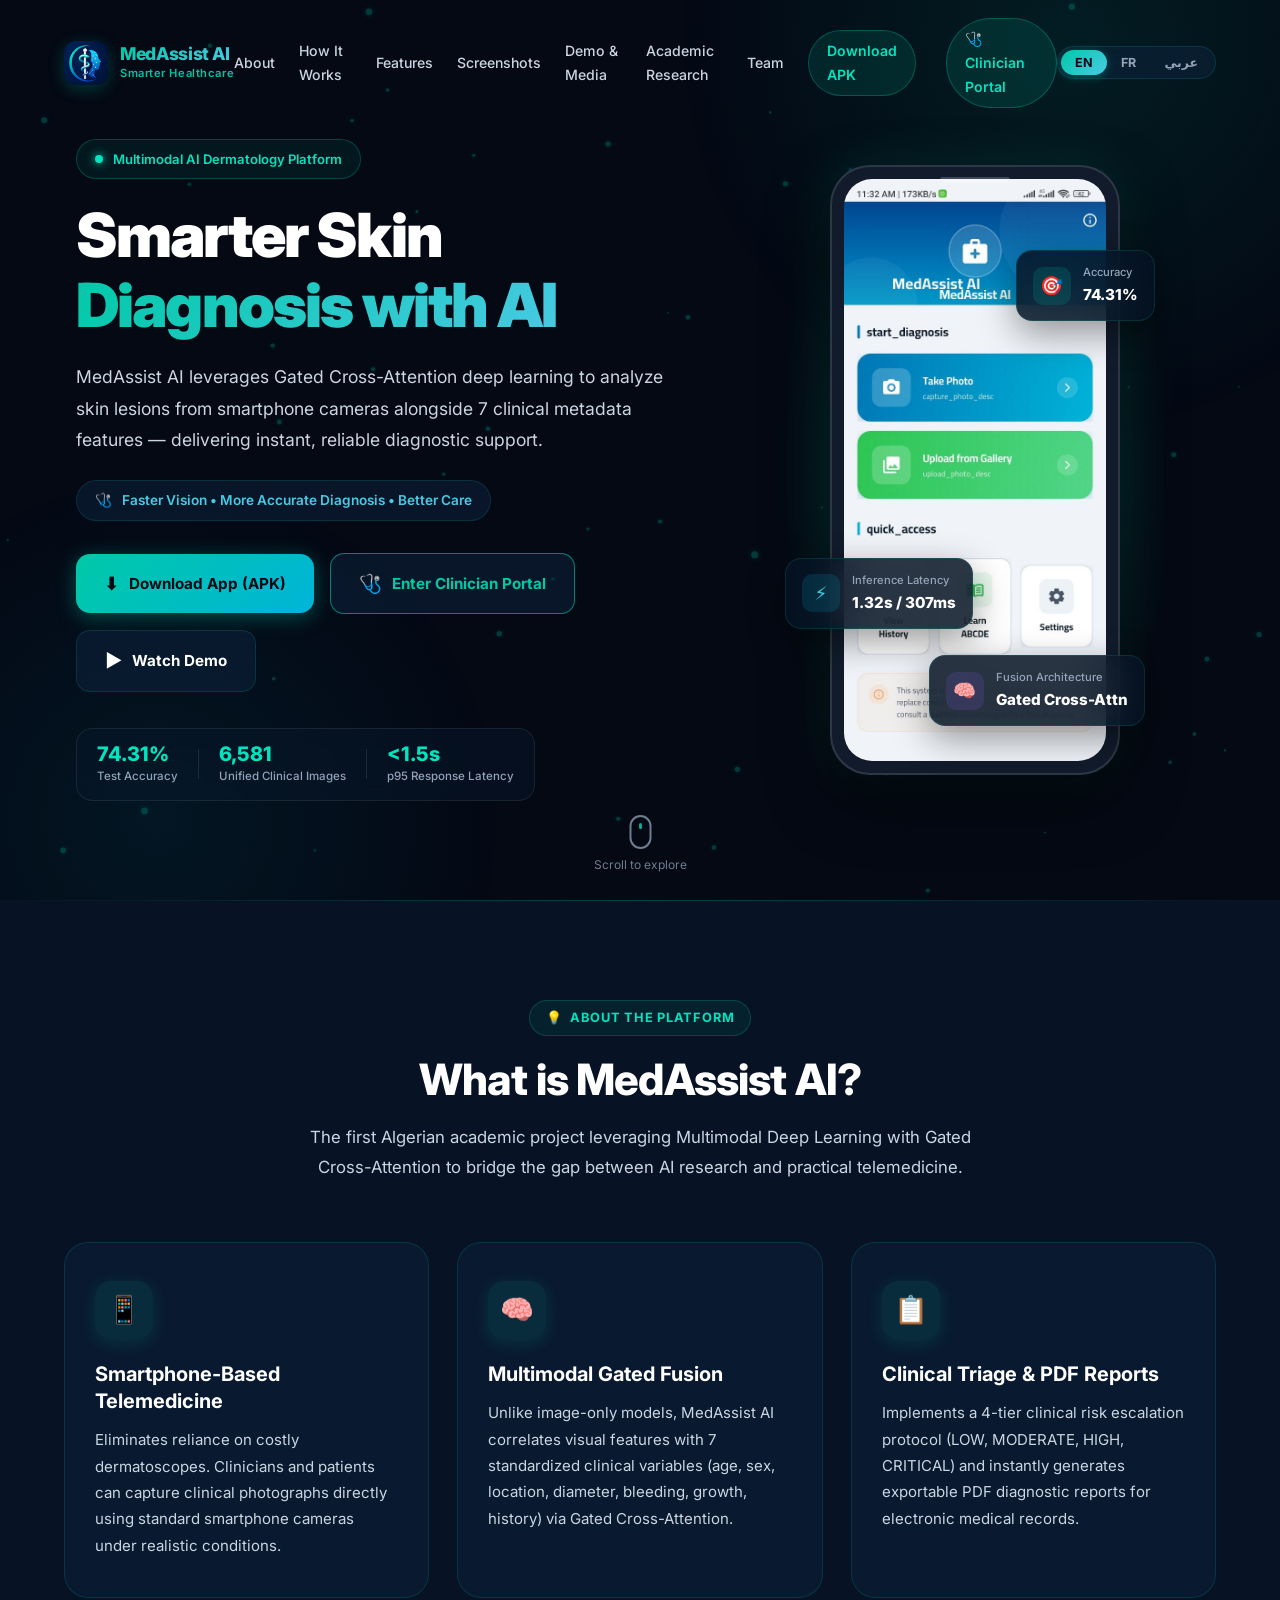
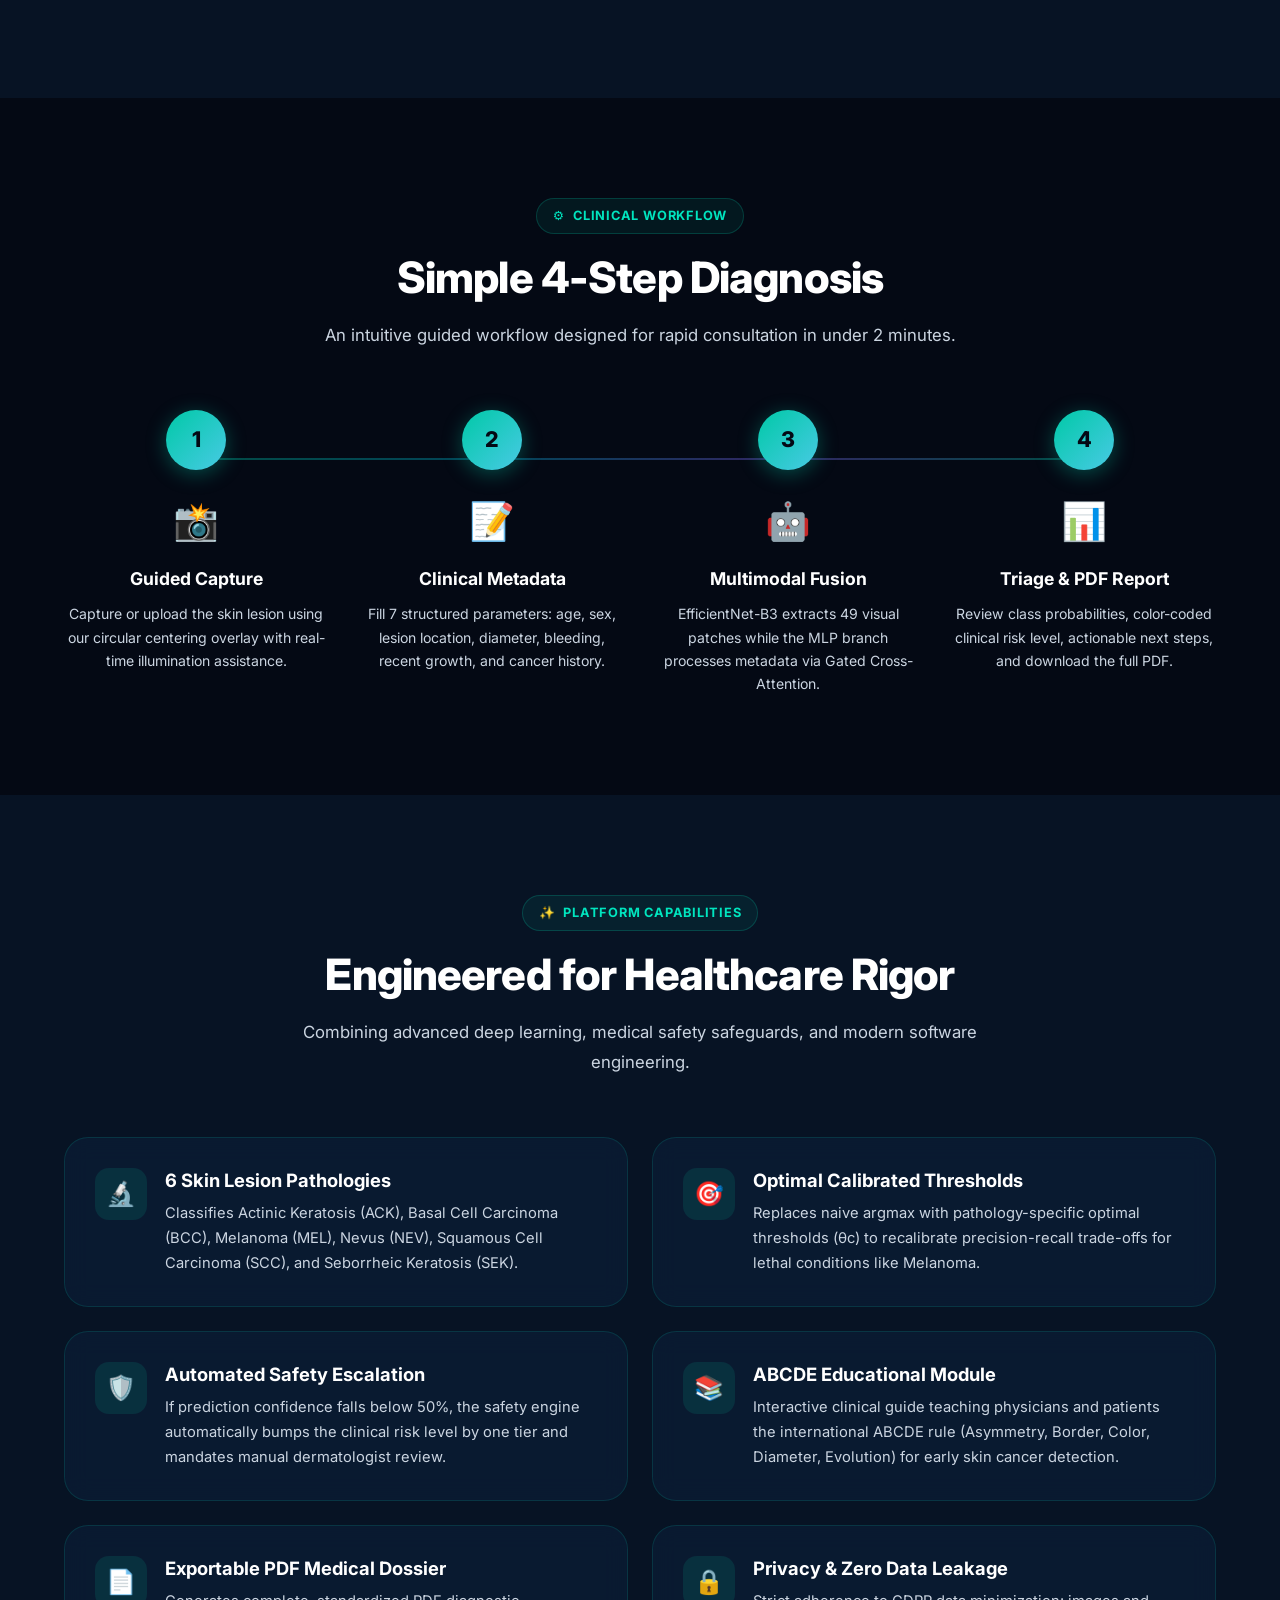
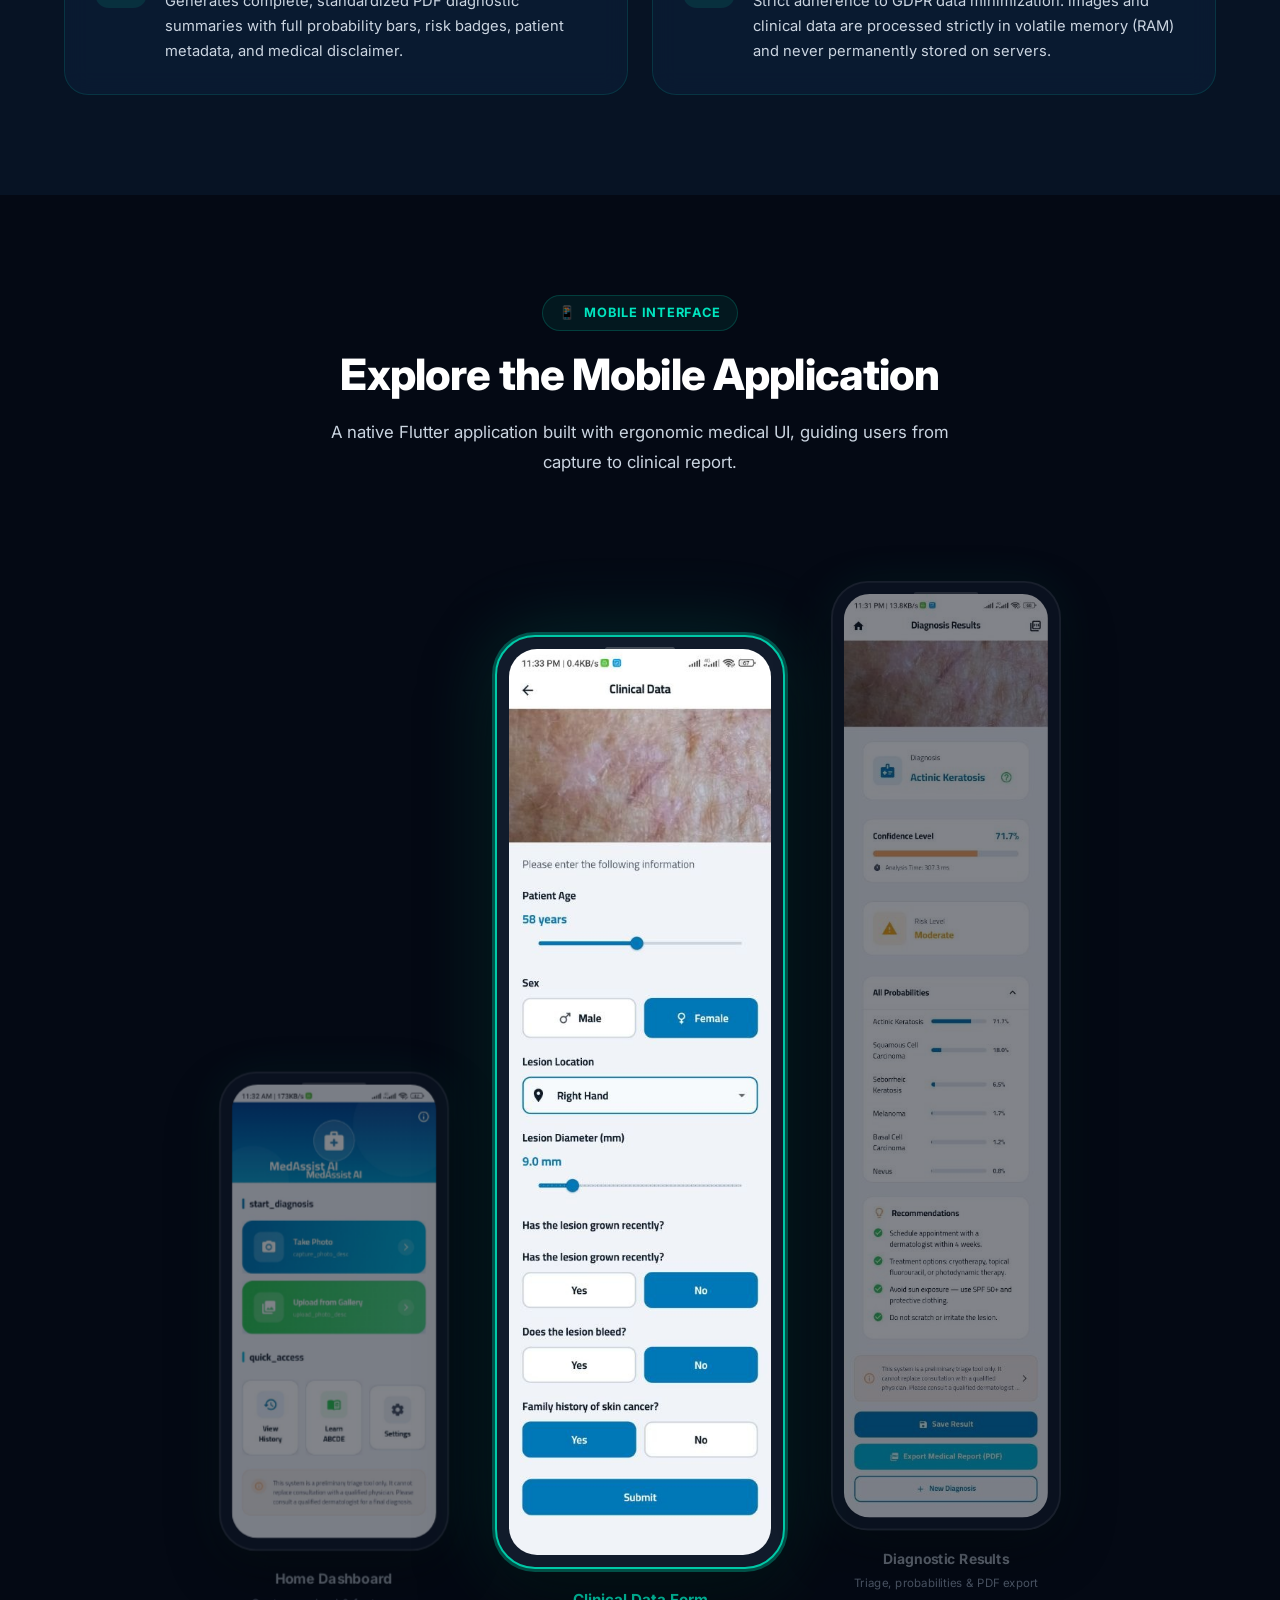
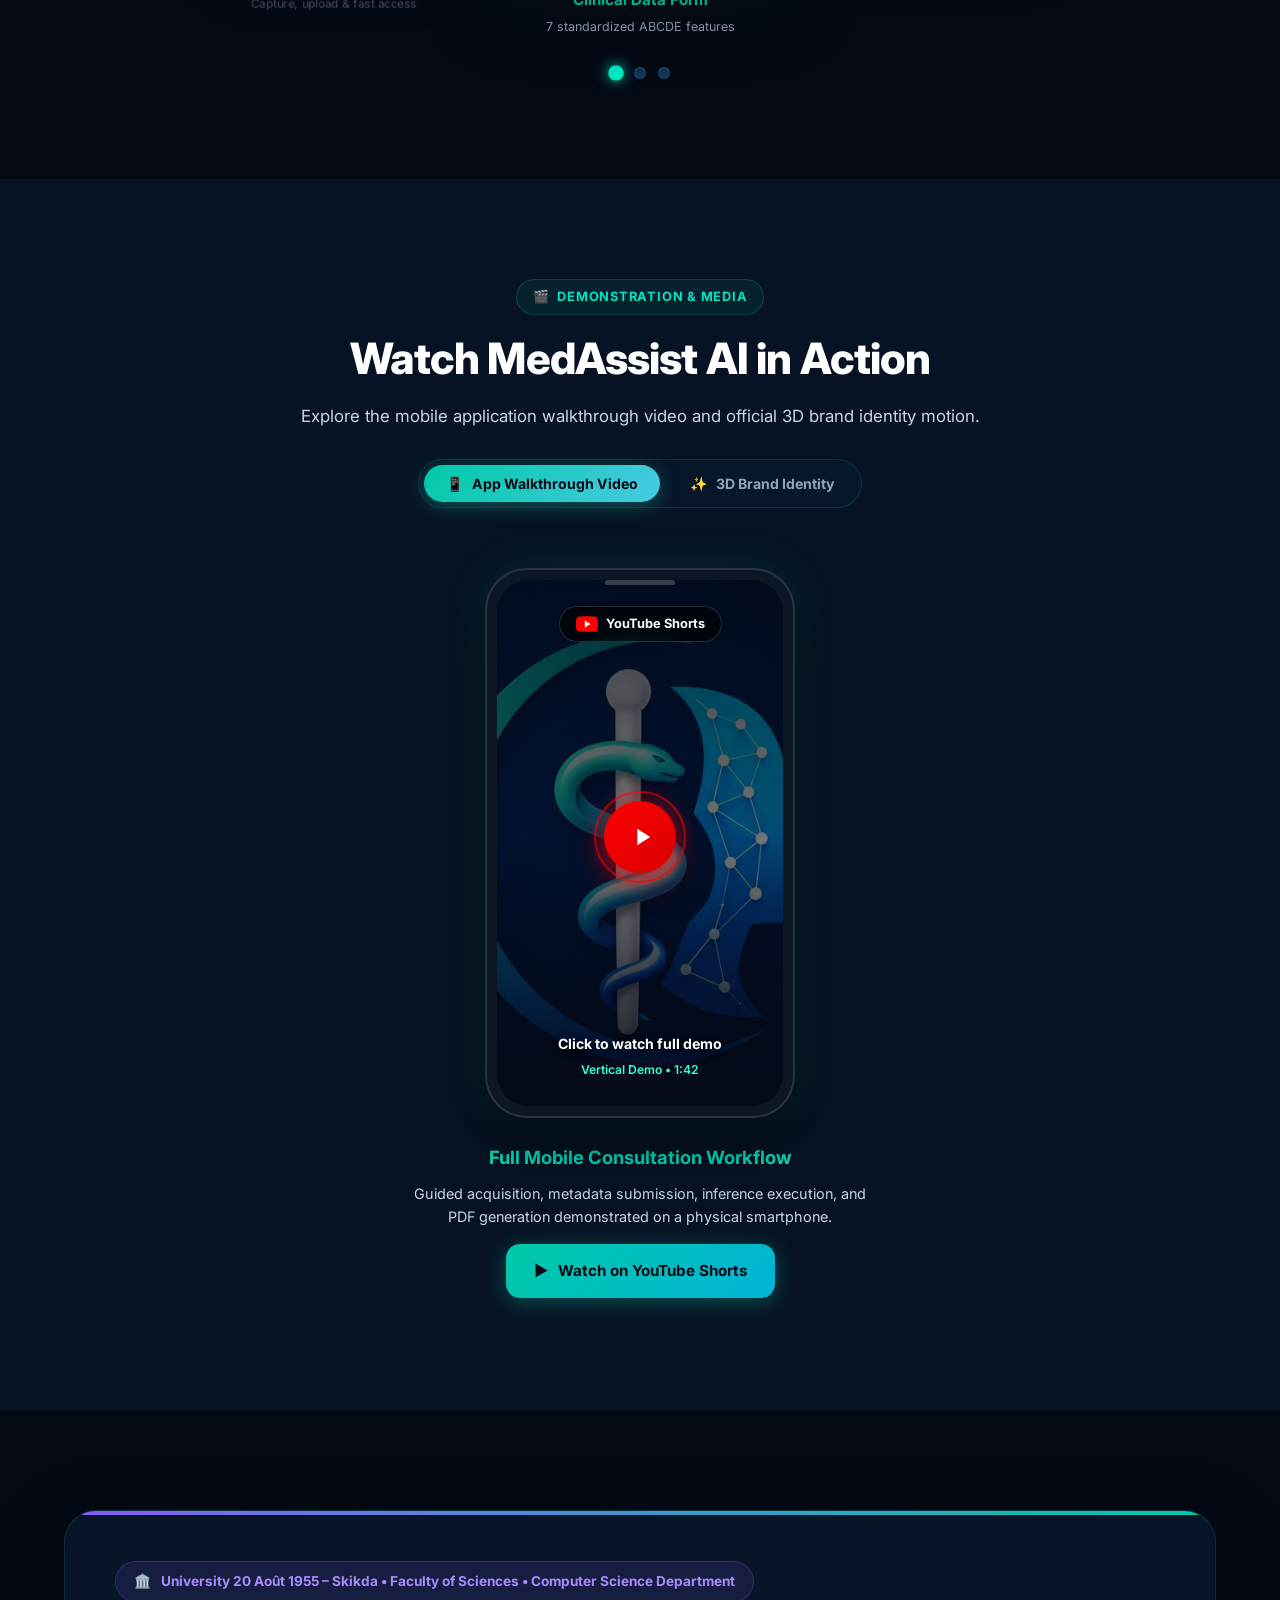
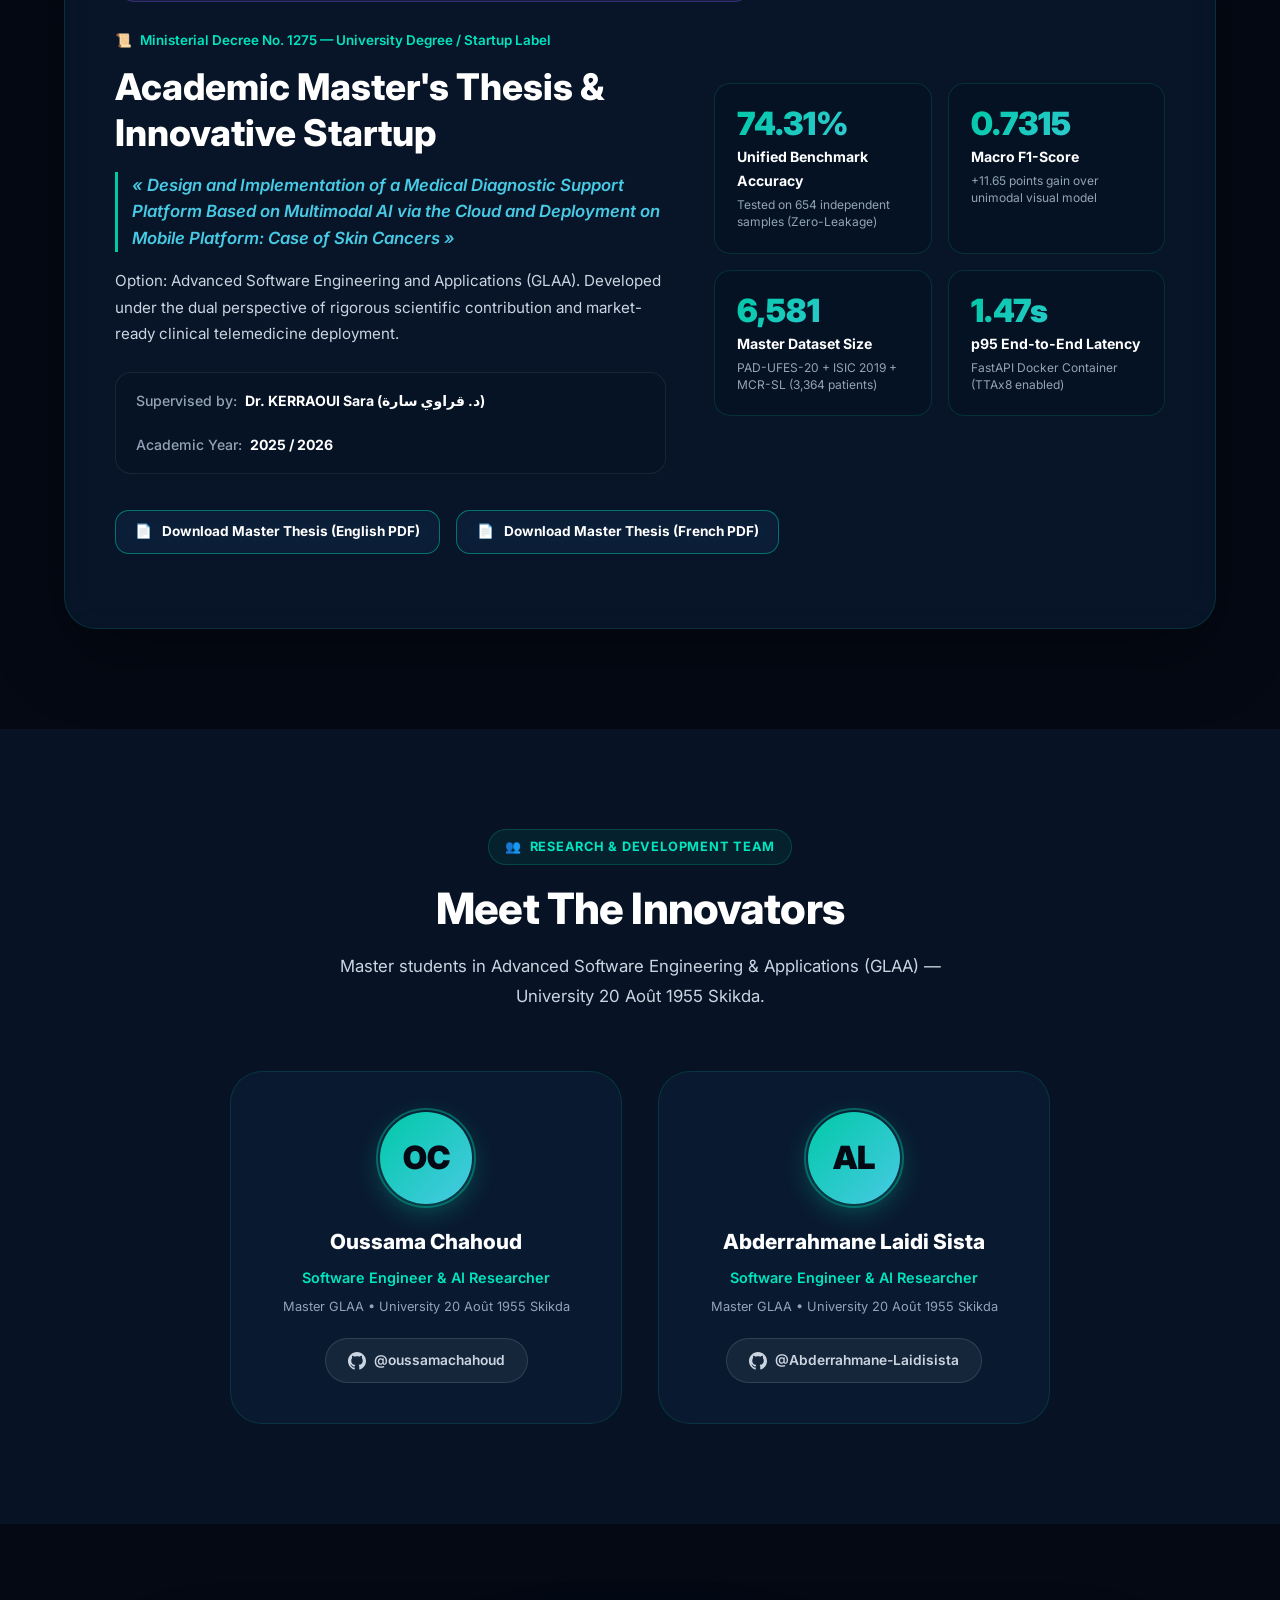
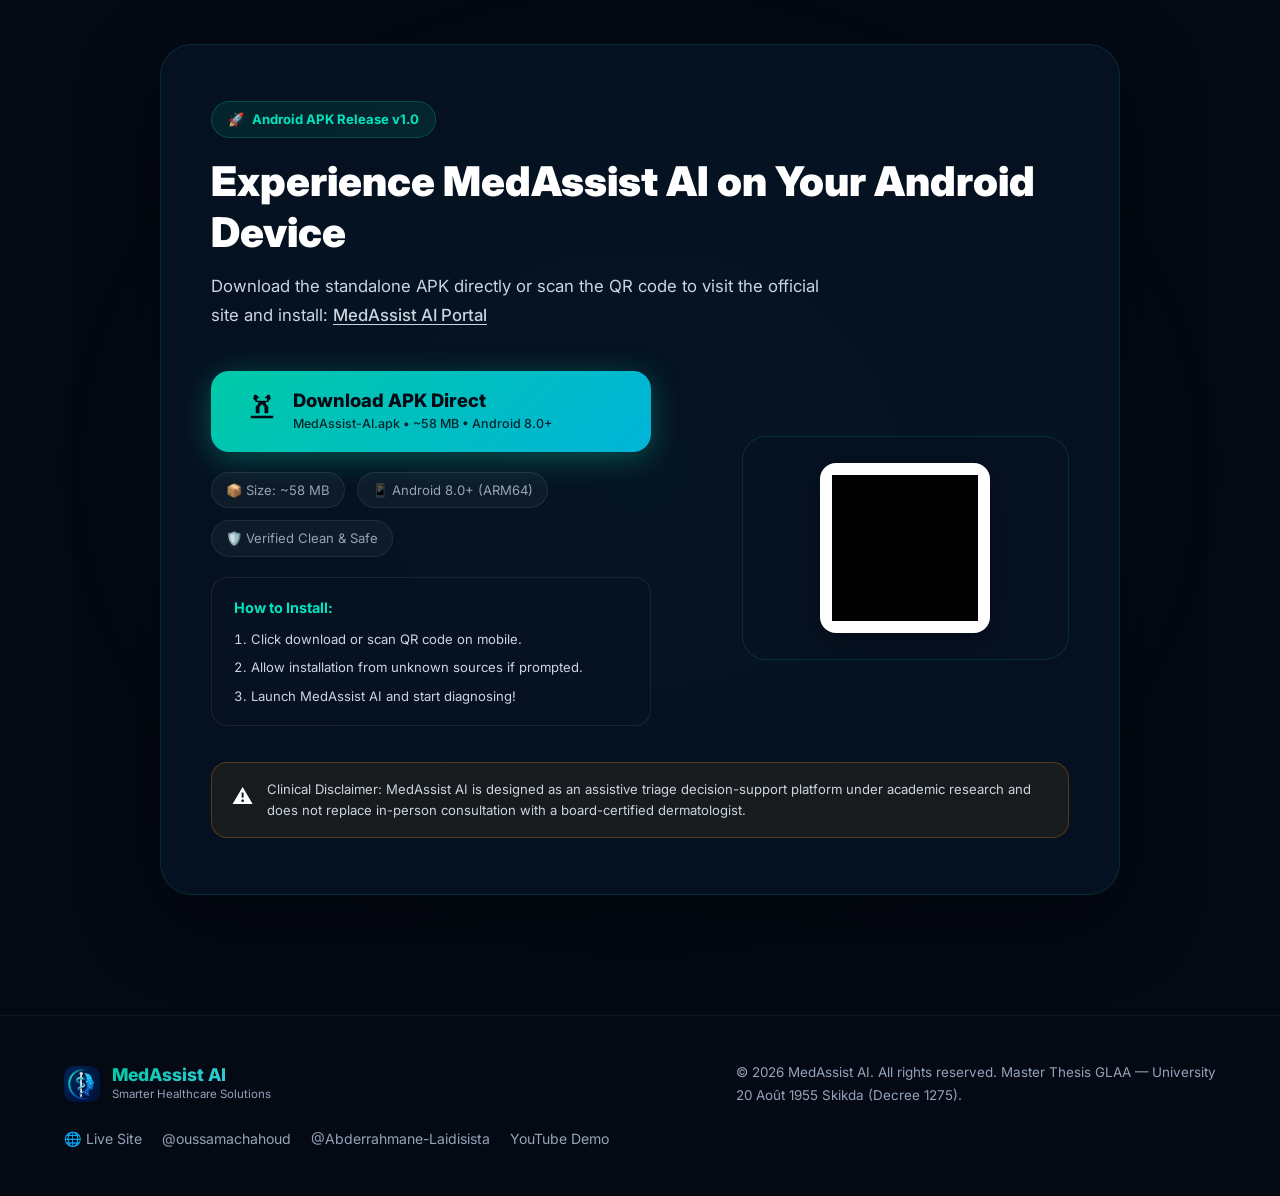
==== dashboard/landing.html @ 732c3e15 "feat(v2): complete telemedicine backend, dashboard XSS hardening, and 119 passing tests" ====
﻿<!DOCTYPE html>
<html lang="en" dir="ltr">
<head>
  <meta charset="UTF-8" />
  <meta name="viewport" content="width=device-width, initial-scale=1.0" />
  <title>MedAssist AI — Smarter Healthcare Solutions | حلول ذكية لتشخيص الأمراض الجلدية</title>
  <meta name="description" content="MedAssist AI is a clinical-grade multimodal AI platform for skin lesion diagnosis using smartphone cameras, built under Algerian Ministerial Decree 1275. Official Site: /dashboard/landing.html" />
  <meta name="keywords" content="MedAssist AI, skin disease diagnosis, dermatology AI, multimodal AI, Gated Cross-Attention, Arrêté 1275, Skikda University, EfficientNet-B3" />
  <meta name="author" content="Oussama Chahoud, Abderrahmane Laidi Sista" />
  <meta property="og:title" content="MedAssist AI — Smarter Healthcare Solutions" />
  <meta property="og:description" content="AI-powered skin disease diagnosis from your smartphone camera. Faster vision, accurate diagnosis, better care." />
  <meta property="og:image" content="/dashboard//dashboard/assets/images/brand-identity.jpg" />
  <meta property="og:type" content="website" />
  <link rel="icon" type="image/jpeg" href="/dashboard//dashboard/assets/images/app-icon.jpg" />
  <link rel="stylesheet" href="/dashboard/assets/css/landing.css" />
</head>
<body>

  <!-- Neural Network Background Canvas -->
  <canvas id="neural-canvas"></canvas>

  <!-- ========== NAVIGATION ========== -->
  <nav class="navbar" id="navbar">
    <div class="nav-content">
      <a href="#hero" class="nav-logo">
        <img src="/dashboard/assets/images/app-icon.jpg" alt="MedAssist AI Logo" />
        <div class="nav-logo-wrap">
          <span class="nav-logo-text">MedAssist AI</span>
          <span class="nav-logo-sub" data-en="Smarter Healthcare" data-ar="رؤية أسرع • تشخيص أدق">Smarter Healthcare</span>
        </div>
      </a>

      <div class="nav-links" id="navLinks">
        <a href="#about" data-en="About" data-ar="حول المنصة">About</a>
        <a href="#how-it-works" data-en="How It Works" data-ar="كيف يعمل">How It Works</a>
        <a href="#features" data-en="Features" data-ar="المميزات">Features</a>
        <a href="#screenshots" data-en="Screenshots" data-ar="واجهات التطبيق">Screenshots</a>
        <a href="#demo" data-en="Demo & Media" data-ar="العرض والمرئيات">Demo & Media</a>
        <a href="#academic" data-en="Academic Research" data-ar="المشروع الأكاديمي">Academic Research</a>
        <a href="#team" data-en="Team" data-ar="الفريق">Team</a>
        <a href="#download" class="nav-btn-highlight" data-en="Download APK" data-ar="تحميل التطبيق">Download APK</a>
        <a href="/dashboard/login.html" class="nav-btn-highlight" style="background: linear-gradient(135deg, #00c9a7, #008f75); border-color: #00c9a7; margin-left: 0.35rem;" data-en="🩺 Clinician Portal" data-ar="🩺 البوابة الطبية">🩺 Clinician Portal</a>
      </div>

      <div class="nav-actions">
        <div class="lang-toggle" id="langToggle" title="Toggle Language (EN / FR / عربي)">
          <button class="lang-btn active" data-lang="en" id="btnEn">EN</button>
          <button class="lang-btn" data-lang="fr" id="btnFr">FR</button>
          <button class="lang-btn" data-lang="ar" id="btnAr">عربي</button>
        </div>
        <button class="mobile-toggle" id="mobileToggle" aria-label="Toggle navigation menu">
          <span></span><span></span><span></span>
        </button>
      </div>
    </div>
  </nav>

  <!-- ========== HERO SECTION ========== -->
  <section class="hero" id="hero">
    <div class="container">
      <div class="hero-content">
        <div class="hero-text">
          <div class="hero-badge">
            <span class="badge-dot"></span>
            <span data-en="Multimodal AI Dermatology Platform" data-ar="منصة الذكاء الاصطناعي متعدد الوسائط لتشخيص الجلد">Multimodal AI Dermatology Platform</span>
          </div>

          <h1 class="hero-title">
            <span data-en="Smarter Skin" data-ar="رؤية أسرع .. تشخيص أدق">Smarter Skin</span><br/>
            <span class="highlight" data-en="Diagnosis with AI" data-ar="رعاية أفضل بالذكاء الاصطناعي">Diagnosis with AI</span>
          </h1>

          <p class="hero-subtitle" data-en="MedAssist AI leverages Gated Cross-Attention deep learning to analyze skin lesions from smartphone cameras alongside 7 clinical metadata features — delivering instant, reliable diagnostic support." data-ar="يجمع MedAssist AI بين تحليل صور الآفات الجلدية بكاميرا الهاتف والبيانات السريرية للمريض عبر آلية الانتباه المتقاطع المحمي ببوابة (Gated Cross-Attention) لتقديم تشخيص سريري فوري ودقيق.">
            MedAssist AI leverages Gated Cross-Attention deep learning to analyze skin lesions from smartphone cameras alongside 7 clinical metadata features — delivering instant, reliable diagnostic support.
          </p>

          <div class="hero-slogan-pill">
            <span class="slogan-icon">🩺</span>
            <span data-en="Faster Vision • More Accurate Diagnosis • Better Care" data-ar="رؤية أسرع .. تشخيص ادق .. رعاية أفضل">Faster Vision • More Accurate Diagnosis • Better Care</span>
          </div>

          <div class="hero-actions">
            <a href="#download" class="btn btn-primary">
              <span class="btn-icon">⬇</span>
              <span data-en="Download App (APK)" data-ar="تحميل التطبيق (APK)">Download App (APK)</span>
            </a>
            <a href="/dashboard/login.html" class="btn btn-secondary" style="border-color: rgba(0, 201, 167, 0.6); color: #00c9a7;">
              <span class="btn-icon">🩺</span>
              <span data-en="Enter Clinician Portal" data-ar="دخول البوابة السريرية">Enter Clinician Portal</span>
            </a>
            <a href="#demo" class="btn btn-secondary">
              <span class="btn-icon">▶</span>
              <span data-en="Watch Demo" data-ar="شاهد العرض المرئي">Watch Demo</span>
            </a>
          </div>

          <div class="hero-metrics-strip">
            <div class="metric-mini">
              <span class="metric-num">74.31%</span>
              <span class="metric-lbl" data-en="Test Accuracy" data-ar="دقة النموذج">Test Accuracy</span>
            </div>
            <div class="metric-sep"></div>
            <div class="metric-mini">
              <span class="metric-num">6,581</span>
              <span class="metric-lbl" data-en="Unified Clinical Images" data-ar="صورة سريرية موحدة">Unified Clinical Images</span>
            </div>
            <div class="metric-sep"></div>
            <div class="metric-mini">
              <span class="metric-num">&lt;1.5s</span>
              <span class="metric-lbl" data-en="p95 Response Latency" data-ar="زمن الاستجابة">p95 Response Latency</span>
            </div>
          </div>
        </div>

        <div class="hero-visual">
          <div class="phone-mockup">
            <div class="phone-glow"></div>
            <div class="phone-frame">
              <div class="phone-speaker"></div>
              <img src="/dashboard/assets/images/screenshot-home.jpg" alt="MedAssist AI Home Screen" />
            </div>

            <!-- Floating cards around phone -->
            <div class="float-card card-accuracy">
              <div class="float-card-icon green">🎯</div>
              <div>
                <div class="float-card-label" data-en="Accuracy" data-ar="الدقة المعتمدة">Accuracy</div>
                <div class="float-card-value">74.31%</div>
              </div>
            </div>

            <div class="float-card card-speed">
              <div class="float-card-icon blue">⚡</div>
              <div>
                <div class="float-card-label" data-en="Inference Latency" data-ar="زمن الاستدلال">Inference Latency</div>
                <div class="float-card-value">1.32s / 307ms</div>
              </div>
            </div>

            <div class="float-card card-ai">
              <div class="float-card-icon purple">🧠</div>
              <div>
                <div class="float-card-label" data-en="Fusion Architecture" data-ar="المعمارية العصبية">Fusion Architecture</div>
                <div class="float-card-value">Gated Cross-Attn</div>
              </div>
            </div>
          </div>
        </div>
      </div>
    </div>

    <div class="scroll-indicator">
      <a href="#about" aria-label="Scroll to explore">
        <div class="scroll-mouse"></div>
        <span data-en="Scroll to explore" data-ar="مرر للاستكشاف">Scroll to explore</span>
      </a>
    </div>
  </section>

  <!-- ========== ABOUT SECTION ========== -->
  <section class="about" id="about">
    <div class="container">
      <div class="section-header reveal">
        <div class="section-tag">
          <span>💡</span>
          <span data-en="About The Platform" data-ar="نبذة عن المنصة">About The Platform</span>
        </div>
        <h2 class="section-title" data-en="What is MedAssist AI?" data-ar="ما هو مشروع MedAssist AI؟">What is MedAssist AI?</h2>
        <p class="section-desc" data-en="The first Algerian academic project leveraging Multimodal Deep Learning with Gated Cross-Attention to bridge the gap between AI research and practical telemedicine." data-ar="أول مشروع أكاديمي جزائري يعتمد على التعلم العميق متعدد الوسائط عبر آلية الانتباه المتقاطع المحمي ببوابة (Gated Cross-Attention) لسد الفجوة بين الأبحاث النظرية والتطبيق السريري الفعلي في الطب الاتصالي.">
          The first Algerian academic project leveraging Multimodal Deep Learning with Gated Cross-Attention to bridge the gap between AI research and practical telemedicine.
        </p>
      </div>

      <div class="about-grid">
        <div class="about-card reveal reveal-delay-1">
          <div class="about-card-icon">📱</div>
          <h3 class="about-card-title" data-en="Smartphone-Based Telemedicine" data-ar="مبني خصيصاً للهواتف الذكية">Smartphone-Based Telemedicine</h3>
          <p class="about-card-desc" data-en="Eliminates reliance on costly dermatoscopes. Clinicians and patients can capture clinical photographs directly using standard smartphone cameras under realistic conditions." data-ar="يلغي الحاجة لأجهزة فحص الجلد باهظة الثمن. يمكن للأطباء والمستخدمين التقاط صور الآفات مباشرة بكاميرا الهاتف الذكي مع مراعاة ظروف الإضاءة الحقيقية.">
            Eliminates reliance on costly dermatoscopes. Clinicians and patients can capture clinical photographs directly using standard smartphone cameras under realistic conditions.
          </p>
        </div>

        <div class="about-card reveal reveal-delay-2">
          <div class="about-card-icon">🧠</div>
          <h3 class="about-card-title" data-en="Multimodal Gated Fusion" data-ar="دمج ذكي متعدد الوسائط">Multimodal Gated Fusion</h3>
          <p class="about-card-desc" data-en="Unlike image-only models, MedAssist AI correlates visual features with 7 standardized clinical variables (age, sex, location, diameter, bleeding, growth, history) via Gated Cross-Attention." data-ar="بخلاف النماذج التي تكتفي بالصورة، يربط MedAssist AI المعالم البصرية بـ 7 متغيرات سريرية قياسية (العمر، الجنس، الموقع، القطر، التطور، النزيف، التاريخ العائلي) لتوجيه دقيق للقرار.">
            Unlike image-only models, MedAssist AI correlates visual features with 7 standardized clinical variables (age, sex, location, diameter, bleeding, growth, history) via Gated Cross-Attention.
          </p>
        </div>

        <div class="about-card reveal reveal-delay-3">
          <div class="about-card-icon">📋</div>
          <h3 class="about-card-title" data-en="Clinical Triage & PDF Reports" data-ar="تصنيف مخاطر وتقارير PDF">Clinical Triage & PDF Reports</h3>
          <p class="about-card-desc" data-en="Implements a 4-tier clinical risk escalation protocol (LOW, MODERATE, HIGH, CRITICAL) and instantly generates exportable PDF diagnostic reports for electronic medical records." data-ar="يوفر بروتوكول أمان سريري بـ 4 مستويات خطورة (منخفض، متوسط، مرتفع، حرج) مع ميزة إنشاء وتصدير تقارير طبية شاملة بصيغة PDF قابلة للحفظ والمشاركة.">
            Implements a 4-tier clinical risk escalation protocol (LOW, MODERATE, HIGH, CRITICAL) and instantly generates exportable PDF diagnostic reports for electronic medical records.
          </p>
        </div>
      </div>
    </div>
  </section>

  <!-- ========== HOW IT WORKS ========== -->
  <section class="how-it-works" id="how-it-works">
    <div class="container">
      <div class="section-header reveal">
        <div class="section-tag">
          <span>⚙️</span>
          <span data-en="Clinical Workflow" data-ar="سير العمل السريري">Clinical Workflow</span>
        </div>
        <h2 class="section-title" data-en="Simple 4-Step Diagnosis" data-ar="تشخيص دقيق في 4 خطوات بسيطة">Simple 4-Step Diagnosis</h2>
        <p class="section-desc" data-en="An intuitive guided workflow designed for rapid consultation in under 2 minutes." data-ar="سير عمل استرشادي سلس صُمم لإجراء الفحص الطبي في أقل من دقيقتين.">
          An intuitive guided workflow designed for rapid consultation in under 2 minutes.
        </p>
      </div>

      <div class="steps-container">
        <div class="step reveal reveal-delay-1">
          <div class="step-number">1</div>
          <div class="step-icon">📸</div>
          <h3 class="step-title" data-en="Guided Capture" data-ar="التقاط موجه">Guided Capture</h3>
          <p class="step-desc" data-en="Capture or upload the skin lesion using our circular centering overlay with real-time illumination assistance." data-ar="التقط صورة الآفة الجلدية أو ارفعها من المعرض عبر إطار توجيه دائري يساعد على ضبط البؤرة والإضاءة.">
            Capture or upload the skin lesion using our circular centering overlay with real-time illumination assistance.
          </p>
        </div>

        <div class="step reveal reveal-delay-2">
          <div class="step-number">2</div>
          <div class="step-icon">📝</div>
          <h3 class="step-title" data-en="Clinical Metadata" data-ar="البيانات السريرية">Clinical Metadata</h3>
          <p class="step-desc" data-en="Fill 7 structured parameters: age, sex, lesion location, diameter, bleeding, recent growth, and cancer history." data-ar="أدخل 7 متغيرات سريرية قياسية: العمر، الجنس، الموضع، القطر بالمليمتر، النزيف، التطور الحديث، والتاريخ العائلي.">
            Fill 7 structured parameters: age, sex, lesion location, diameter, bleeding, recent growth, and cancer history.
          </p>
        </div>

        <div class="step reveal reveal-delay-3">
          <div class="step-number">3</div>
          <div class="step-icon">🤖</div>
          <h3 class="step-title" data-en="Multimodal Fusion" data-ar="المعالجة والدمج الذكي">Multimodal Fusion</h3>
          <p class="step-desc" data-en="EfficientNet-B3 extracts 49 visual patches while the MLP branch processes metadata via Gated Cross-Attention." data-ar="يستخرج نموذج EfficientNet-B3 رقع الصورة (49 Patches) وتدمج شبكة MLP البيانات السريرية عبر آلية الانتباه المتقاطع.">
            EfficientNet-B3 extracts 49 visual patches while the MLP branch processes metadata via Gated Cross-Attention.
          </p>
        </div>

        <div class="step reveal reveal-delay-4">
          <div class="step-number">4</div>
          <div class="step-icon">📊</div>
          <h3 class="step-title" data-en="Triage & PDF Report" data-ar="النتيجة والتقرير السريري">Triage & PDF Report</h3>
          <p class="step-desc" data-en="Review class probabilities, color-coded clinical risk level, actionable next steps, and download the full PDF." data-ar="احصل على التشخيص مع توزيع الاحتمالات ومستوى الخطورة الملون وتوصيات المتابعة مع خيار تنزيل التقرير بصيغة PDF.">
            Review class probabilities, color-coded clinical risk level, actionable next steps, and download the full PDF.
          </p>
        </div>
      </div>
    </div>
  </section>

  <!-- ========== FEATURES ========== -->
  <section class="features" id="features">
    <div class="container">
      <div class="section-header reveal">
        <div class="section-tag">
          <span>✨</span>
          <span data-en="Platform Capabilities" data-ar="إمكانيات المنصة">Platform Capabilities</span>
        </div>
        <h2 class="section-title" data-en="Engineered for Healthcare Rigor" data-ar="مصمم بأعلى معايير الرعاية الصحية">Engineered for Healthcare Rigor</h2>
        <p class="section-desc" data-en="Combining advanced deep learning, medical safety safeguards, and modern software engineering." data-ar="دمج دقيق بين أحدث تقنيات الذكاء الاصطناعي وضمانات السلامة الطبية وهندسة البرمجيات الحديثة.">
          Combining advanced deep learning, medical safety safeguards, and modern software engineering.
        </p>
      </div>

      <div class="features-grid">
        <div class="feature-card reveal reveal-delay-1">
          <div class="feature-icon">🔬</div>
          <div class="feature-info">
            <h3 class="feature-title" data-en="6 Skin Lesion Pathologies" data-ar="تصنيف 6 أمراض جلدية رئيسية">6 Skin Lesion Pathologies</h3>
            <p class="feature-desc" data-en="Classifies Actinic Keratosis (ACK), Basal Cell Carcinoma (BCC), Melanoma (MEL), Nevus (NEV), Squamous Cell Carcinoma (SCC), and Seborrheic Keratosis (SEK)." data-ar="يميز بدقة بين: التقرن السفعي (ACK)، سرطان الخلايا القاعدية (BCC)، الورم الميلانيني (MEL)، الشامات (NEV)، سرطان الخلايا الحرشفية (SCC)، والتقرن الدهني (SEK).">
              Classifies Actinic Keratosis (ACK), Basal Cell Carcinoma (BCC), Melanoma (MEL), Nevus (NEV), Squamous Cell Carcinoma (SCC), and Seborrheic Keratosis (SEK).
            </p>
          </div>
        </div>

        <div class="feature-card reveal reveal-delay-2">
          <div class="feature-icon">🎯</div>
          <div class="feature-info">
            <h3 class="feature-title" data-en="Optimal Calibrated Thresholds" data-ar="عتبات قرار محسنة سريرياً">Optimal Calibrated Thresholds</h3>
            <p class="feature-desc" data-en="Replaces naive argmax with pathology-specific optimal thresholds (θc) to recalibrate precision-recall trade-offs for lethal conditions like Melanoma." data-ar="استبدال أسلوب الترجيح التقليدي بعتبات اتخاذ قرار مخصصة لكل مرض (θc) لتعزيز حساسية الكشف عن الأورام الخبيثة مثل الميلانوما.">
              Replaces naive argmax with pathology-specific optimal thresholds (θc) to recalibrate precision-recall trade-offs for lethal conditions like Melanoma.
            </p>
          </div>
        </div>

        <div class="feature-card reveal reveal-delay-1">
          <div class="feature-icon">🛡️</div>
          <div class="feature-info">
            <h3 class="feature-title" data-en="Automated Safety Escalation" data-ar="آلية تصعيد الأمان السريري">Automated Safety Escalation</h3>
            <p class="feature-desc" data-en="If prediction confidence falls below 50%, the safety engine automatically bumps the clinical risk level by one tier and mandates manual dermatologist review." data-ar="عندما تقل ثقة التنبؤ عن 50%، يرفع محرك الأمان تصنيف الخطورة تلقائياً بمقدار درجة مع تنبيه صريح بضرورة الفحص اليدوي المباشر.">
              If prediction confidence falls below 50%, the safety engine automatically bumps the clinical risk level by one tier and mandates manual dermatologist review.
            </p>
          </div>
        </div>

        <div class="feature-card reveal reveal-delay-2">
          <div class="feature-icon">📚</div>
          <div class="feature-info">
            <h3 class="feature-title" data-en="ABCDE Educational Module" data-ar="وحدة تعليمية تفاعلية لقاعدة ABCDE">ABCDE Educational Module</h3>
            <p class="feature-desc" data-en="Interactive clinical guide teaching physicians and patients the international ABCDE rule (Asymmetry, Border, Color, Diameter, Evolution) for early skin cancer detection." data-ar="دليل تفاعلي متكامل لتدريب الأطباء والمستخدمين على قاعدة ABCDE العالمية (عدم التناظر، الحدود، اللون، القطر، والتطور) للاكتشاف المبكر.">
              Interactive clinical guide teaching physicians and patients the international ABCDE rule (Asymmetry, Border, Color, Diameter, Evolution) for early skin cancer detection.
            </p>
          </div>
        </div>

        <div class="feature-card reveal reveal-delay-1">
          <div class="feature-icon">📄</div>
          <div class="feature-info">
            <h3 class="feature-title" data-en="Exportable PDF Medical Dossier" data-ar="تقارير طبية شاملة بصيغة PDF">Exportable PDF Medical Dossier</h3>
            <p class="feature-desc" data-en="Generates complete, standardized PDF diagnostic summaries with full probability bars, risk badges, patient metadata, and medical disclaimer." data-ar="تصدير ملف تشخيصي شامل بصيغة PDF يتضمن الصورة، البيانات السريرية، شريط الاحتمالات، تصنيف الخطورة، والتوصيات الرسمية.">
              Generates complete, standardized PDF diagnostic summaries with full probability bars, risk badges, patient metadata, and medical disclaimer.
            </p>
          </div>
        </div>

        <div class="feature-card reveal reveal-delay-2">
          <div class="feature-icon">🔒</div>
          <div class="feature-info">
            <h3 class="feature-title" data-en="Privacy & Zero Data Leakage" data-ar="خصوصية وأمان بيانات المرضى">Privacy & Zero Data Leakage</h3>
            <p class="feature-desc" data-en="Strict adherence to GDPR data minimization: images and clinical data are processed strictly in volatile memory (RAM) and never permanently stored on servers." data-ar="التزام كامل بمبدأ تقليل البيانات وفق معايير GDPR: تتم معالجة الصور والبيانات في الذاكرة المؤقتة (RAM) دون أي تخزين دائم على الخوادم.">
              Strict adherence to GDPR data minimization: images and clinical data are processed strictly in volatile memory (RAM) and never permanently stored on servers.
            </p>
          </div>
        </div>
      </div>
    </div>
  </section>

  <!-- ========== SCREENSHOTS SHOWCASE ========== -->
  <section class="screenshots" id="screenshots">
    <div class="container">
      <div class="section-header reveal">
        <div class="section-tag">
          <span>📱</span>
          <span data-en="Mobile Interface" data-ar="واجهات التطبيق">Mobile Interface</span>
        </div>
        <h2 class="section-title" data-en="Explore the Mobile Application" data-ar="استكشف واجهات تطبيق MedAssist AI">Explore the Mobile Application</h2>
        <p class="section-desc" data-en="A native Flutter application built with ergonomic medical UI, guiding users from capture to clinical report." data-ar="تطبيق فلاتر أصيل صُمم بواجهات طبية مدروسة تقود المستخدم بسلاسة من التقاط الصورة إلى صدور التقرير.">
          A native Flutter application built with ergonomic medical UI, guiding users from capture to clinical report.
        </p>
      </div>

      <div class="screenshots-showcase reveal">
        <div class="screenshot-item" data-index="0">
          <div class="phone-frame">
            <div class="phone-speaker"></div>
            <img src="/dashboard/assets/images/screenshot-home.jpg" alt="MedAssist AI Home Dashboard" />
          </div>
          <div class="screenshot-label">
            <span class="screen-title" data-en="Home Dashboard" data-ar="الشاشة الرئيسية">Home Dashboard</span>
            <span class="screen-sub" data-en="Capture, upload & fast access" data-ar="التقاط، رفع ووصول سريع">Capture, upload & fast access</span>
          </div>
        </div>

        <div class="screenshot-item active" data-index="1">
          <div class="phone-frame">
            <div class="phone-speaker"></div>
            <img src="/dashboard/assets/images/screenshot-clinical.jpg" alt="Clinical Form Input" />
          </div>
          <div class="screenshot-label">
            <span class="screen-title" data-en="Clinical Data Form" data-ar="استمارة البيانات السريرية">Clinical Data Form</span>
            <span class="screen-sub" data-en="7 standardized ABCDE features" data-ar="7 متغيرات وفق معايير ABCDE">7 standardized ABCDE features</span>
          </div>
        </div>

        <div class="screenshot-item" data-index="2">
          <div class="phone-frame">
            <div class="phone-speaker"></div>
            <img src="/dashboard/assets/images/screenshot-results.jpg" alt="Diagnostic Results & Triage" />
          </div>
          <div class="screenshot-label">
            <span class="screen-title" data-en="Diagnostic Results" data-ar="نتائج التشخيص السريري">Diagnostic Results</span>
            <span class="screen-sub" data-en="Triage, probabilities & PDF export" data-ar="تصنيف الخطورة وتصدير الـ PDF">Triage, probabilities & PDF export</span>
          </div>
        </div>
      </div>

      <!-- Carousel Pagination Controls -->
      <div class="carousel-controls">
        <button class="carousel-dot active" data-target="0" aria-label="Slide 1"></button>
        <button class="carousel-dot" data-target="1" aria-label="Slide 2"></button>
        <button class="carousel-dot" data-target="2" aria-label="Slide 3"></button>
      </div>
    </div>
  </section>

  <!-- ========== DEMO VIDEO & MEDIA SHOWCASE ========== -->
  <section class="demo" id="demo">
    <div class="container">
      <div class="section-header reveal">
        <div class="section-tag">
          <span>🎬</span>
          <span data-en="Demonstration & Media" data-ar="العرض والمرئيات">Demonstration & Media</span>
        </div>
        <h2 class="section-title" data-en="Watch MedAssist AI in Action" data-ar="شاهد MedAssist AI أثناء العمل">Watch MedAssist AI in Action</h2>
        <p class="section-desc" data-en="Explore the mobile application walkthrough video and official 3D brand identity motion." data-ar="شاهد فيديو الاستعراض العملي للتطبيق والهوية البصرية الرسمية ثلاثية الأبعاد للمشروع.">
          Explore the mobile application walkthrough video and official 3D brand identity motion.
        </p>

        <!-- Media Switcher Tabs -->
        <div class="media-tabs">
          <button class="media-tab-btn active" id="tabAppWalkthrough" data-tab="walkthrough">
            <span>📱</span>
            <span data-en="App Walkthrough Video" data-ar="فيديو استعراض التطبيق">App Walkthrough Video</span>
          </button>
          <button class="media-tab-btn" id="tabBrandMotion" data-tab="brand">
            <span>✨</span>
            <span data-en="3D Brand Identity" data-ar="الهوية البصرية ثلاثية الأبعاد">3D Brand Identity</span>
          </button>
        </div>
      </div>

      <!-- Tab Content 1: App Walkthrough (YouTube Shorts) -->
      <div class="media-content-pane active" id="paneWalkthrough">
        <div class="vertical-video-wrapper reveal">
          <div class="phone-frame video-phone-frame" id="videoPhoneCard">
            <div class="phone-speaker"></div>
            
            <!-- Video Poster Card (Direct YouTube Shorts Launch) -->
            <div class="video-poster-preview" id="videoPosterPreview">
              <img src="/dashboard/assets/images/app-icon.jpg" alt="MedAssist AI Walkthrough Preview" class="poster-bg" id="landing-video-poster" onerror="this.src='/dashboard/assets/images/app-icon.jpg'" />
              <div class="poster-overlay">
                <div class="yt-badge">
                  <svg width="22" height="16" viewBox="0 0 28 20" fill="#FF0000"><path d="M27.4 3.1c-.3-1.2-1.3-2.1-2.5-2.4C22.7 0 14 0 14 0S5.3 0 3.1.7C1.9 1 1 1.9.6 3.1 0 5.3 0 10 0 10s0 4.7.6 6.9c.3 1.2 1.3 2.1 2.5 2.4 2.2.7 10.9.7 10.9.7s8.7 0 10.9-.7c1.2-.3 2.2-1.2 2.5-2.4.6-2.2.6-6.9.6-6.9s0-4.7-.6-6.9z"/><polygon fill="#FFFFFF" points="11.2,14.3 18.5,10 11.2,5.7"/></svg>
                  <span>YouTube Shorts</span>
                </div>
                
                <a href="https://youtube.com/shorts/tRxtxYG6B8c?si=AkQqDnujgsMIfaL2" target="_blank" rel="noopener noreferrer" id="landing-video-play-link" class="play-btn-circle" title="Play Video on YouTube" aria-label="Play on YouTube">
                  <span class="play-pulse-ring"></span>
                  <svg width="28" height="28" viewBox="0 0 24 24" fill="white">
                    <polygon points="8,5 19,12 8,19" />
                  </svg>
                </a>
                
                <div class="poster-text">
                  <span class="poster-title" data-en="Click to watch full demo" data-ar="انقر للمشاهدة على YouTube Shorts">Click to watch full demo</span>
                  <span class="poster-duration" data-en="Vertical Demo • 1:42" data-ar="استعراض رأسي • 1:42">Vertical Demo • 1:42</span>
                </div>
              </div>
            </div>
          </div>

          <div class="video-caption">
            <h4 data-en="Full Mobile Consultation Workflow" data-ar="سير الفحص السريري الكامل على الهاتف">Full Mobile Consultation Workflow</h4>
            <p data-en="Guided acquisition, metadata submission, inference execution, and PDF generation demonstrated on a physical smartphone." data-ar="استعراض عملي لالتقاط الصورة، إدخال المتغيرات، تنفيذ الاستدلال الفوري، وتوليد تقرير الـ PDF.">
              Guided acquisition, metadata submission, inference execution, and PDF generation demonstrated on a physical smartphone.
            </p>
            <div class="video-actions-row">
              <a id="landing-video-action-link" href="https://youtube.com/shorts/tRxtxYG6B8c?si=AkQqDnujgsMIfaL2" target="_blank" rel="noopener noreferrer" class="btn btn-primary">
                <span>▶</span>
                <span data-en="Watch on YouTube Shorts" data-ar="مشاهدة على YouTube Shorts">Watch on YouTube Shorts</span>
              </a>
            </div>
          </div>
        </div>
      </div>

      <!-- Tab Content 2: 3D Brand Identity Video -->
      <div class="media-content-pane" id="paneBrand">
        <div class="demo-wrapper reveal">
          <video controls playsinline poster="/dashboard/assets/images/brand-identity.jpg" preload="metadata" id="brandVideo">
            <source src="/dashboard/assets/videos/demo-video.mp4" type="video/mp4" />
            Your browser does not support the video tag.
          </video>
          <div class="brand-video-caption">
            <h4 data-en="Official 3D Motion Brand Identity" data-ar="الهوية البصرية الرسمية ثلاثية الأبعاد">Official 3D Motion Brand Identity</h4>
            <p data-en="Medical Caduceus fused with Neural Network profile — Symbolizing technology serving human health." data-ar="اندماج شعار الطب (عصا أسكليبيوس) مع ملامح الشبكة العصبية الذكية — رمزية تسخير التكنولوجيا لصحة الإنسان.">
              Medical Caduceus fused with Neural Network profile — Symbolizing technology serving human health.
            </p>
          </div>
        </div>
      </div>
    </div>
  </section>

  <!-- ========== ACADEMIC / MASTER'S THESIS SECTION ========== -->
  <section class="academic" id="academic">
    <div class="container">
      <div class="academic-container reveal">
        <div class="academic-badge-top">
          <span class="badge-icon">🏛️</span>
          <span data-en="University 20 Août 1955 – Skikda • Faculty of Sciences • Computer Science Department" data-ar="جامعة 20 أوت 1955 - سكيكدة • كلية العلوم • قسم الإعلام الآلي">University 20 Août 1955 – Skikda • Faculty of Sciences • Computer Science Department</span>
        </div>

        <div class="academic-grid">
          <div class="academic-info">
            <div class="decree-tag">
              <span>📜</span>
              <span data-en="Ministerial Decree No. 1275 — University Degree / Startup Label" data-ar="في إطار القرار الوزاري رقم 1275 — شهادة جامعية / مؤسسة ناشئة">Ministerial Decree No. 1275 — University Degree / Startup Label</span>
            </div>

            <h2 class="academic-main-title" data-en="Academic Master's Thesis & Innovative Startup" data-ar="مذكرة ماستر أكاديمي ومشروع مؤسسة ناشئة مبتكرة">Academic Master's Thesis & Innovative Startup</h2>

            <p class="academic-thesis-name" data-en="« Design and Implementation of a Medical Diagnostic Support Platform Based on Multimodal AI via the Cloud and Deployment on Mobile Platform: Case of Skin Cancers »" data-ar="« تصميم وتنفيذ منصة لدعم التشخيص الطبي تعتمد على الذكاء الاصطناعي متعدد الوسائط عبر السحابة ونشرها على الهاتف المحمول: حالة سرطانات الجلد »">
              « Design and Implementation of a Medical Diagnostic Support Platform Based on Multimodal AI via the Cloud and Deployment on Mobile Platform: Case of Skin Cancers »
            </p>

            <p class="academic-desc-text" data-en="Option: Advanced Software Engineering and Applications (GLAA). Developed under the dual perspective of rigorous scientific contribution and market-ready clinical telemedicine deployment." data-ar="تخصص: هندسة البرمجيات المتقدمة وتطبيقاتها (GLAA). أُنجز المشروع برؤية مزدوجة تجمع بين الرصانة العلمية الأكاديمية والجاهزية التقنية لنشر المنصة كمنتج سريري حقيقي.">
              Option: Advanced Software Engineering and Applications (GLAA). Developed under the dual perspective of rigorous scientific contribution and market-ready clinical telemedicine deployment.
            </p>

            <div class="academic-supervision-box">
              <div class="supervision-item">
                <span class="sup-label" data-en="Supervised by:" data-ar="إشراف:">Supervised by:</span>
                <span class="sup-val">Dr. KERRAOUI Sara (د. قراوي سارة)</span>
              </div>
              <div class="supervision-item">
                <span class="sup-label" data-en="Academic Year:" data-ar="السنة الجامعية:">Academic Year:</span>
                <span class="sup-val">2025 / 2026</span>
              </div>
            </div>
          </div>

          <div class="academic-card-stats">
            <div class="academic-stat-box">
              <span class="stat-highlight">74.31%</span>
              <span class="stat-title" data-en="Unified Benchmark Accuracy" data-ar="دقة الاختبار المستقل">Unified Benchmark Accuracy</span>
              <span class="stat-detail" data-en="Tested on 654 independent samples (Zero-Leakage)" data-ar="على عينة مستقلة من 654 حالة (بدون تسرب بيانات)">Tested on 654 independent samples (Zero-Leakage)</span>
            </div>

            <div class="academic-stat-box">
              <span class="stat-highlight">0.7315</span>
              <span class="stat-title" data-en="Macro F1-Score" data-ar="درجة Macro F1">Macro F1-Score</span>
              <span class="stat-detail" data-en="+11.65 points gain over unimodal visual model" data-ar="+11.65 نقطة تفوق مقارنة بالنموذج البصري الأحادي">+11.65 points gain over unimodal visual model</span>
            </div>

            <div class="academic-stat-box">
              <span class="stat-highlight">6,581</span>
              <span class="stat-title" data-en="Master Dataset Size" data-ar="حجم قاعدة البيانات الموحدة">Master Dataset Size</span>
              <span class="stat-detail" data-en="PAD-UFES-20 + ISIC 2019 + MCR-SL (3,364 patients)" data-ar="دمج 3 قواعد بيانات سريرية موحدة (3,364 مريض)">PAD-UFES-20 + ISIC 2019 + MCR-SL (3,364 patients)</span>
            </div>

            <div class="academic-stat-box">
              <span class="stat-highlight">1.47s</span>
              <span class="stat-title" data-en="p95 End-to-End Latency" data-ar="زمن الاستجابة الاسمي (p95)">p95 End-to-End Latency</span>
              <span class="stat-detail" data-en="FastAPI Docker Container (TTAx8 enabled)" data-ar="خادم FastAPI في حاوية Docker مع تعزيز TTAx8">FastAPI Docker Container (TTAx8 enabled)</span>
            </div>
          </div>
        </div>

        <!-- Thesis Downloads -->
        <div style="margin: 1.5rem 0; display: flex; gap: 1rem; flex-wrap: wrap;">
          <a href="/dashboard/assets/docs/Thesis_Master_GLAA_EN.pdf" download id="res-thesis-en-link" data-resource="thesis-en" class="btn btn-secondary" style="font-size: 0.85rem; padding: 0.6rem 1.2rem; border-color: rgba(0, 201, 167, 0.5);">
            📄 <span data-en="Download Master Thesis (English PDF)" data-fr="Télécharger le Mémoire (Anglais - PDF)" data-ar="تحميل مذكرة التخرج (الإنجليزية - PDF)">Download Master Thesis (English PDF)</span>
          </a>
          <a href="/dashboard/assets/docs/Thesis_Master_GLAA_FR.pdf" download id="res-thesis-fr-link" data-resource="thesis-fr" class="btn btn-secondary" style="font-size: 0.85rem; padding: 0.6rem 1.2rem; border-color: rgba(0, 201, 167, 0.5);">
            📄 <span data-en="Download Master Thesis (French PDF)" data-fr="Télécharger le Mémoire (Français - PDF)" data-ar="تحميل مذكرة التخرج (الفرنسية - PDF)">Download Master Thesis (French PDF)</span>
          </a>
        </div>
      </div>
    </div>
  </section>

  <!-- ========== TEAM SECTION ========== -->
  <section class="team" id="team">
    <div class="container">
      <div class="section-header reveal">
        <div class="section-tag">
          <span>👥</span>
          <span data-en="Research & Development Team" data-ar="فريق البحث والتطوير">Research & Development Team</span>
        </div>
        <h2 class="section-title" data-en="Meet The Innovators" data-ar="تعرف على مطوري المشروع">Meet The Innovators</h2>
        <p class="section-desc" data-en="Master students in Advanced Software Engineering & Applications (GLAA) — University 20 Août 1955 Skikda." data-ar="طلبة ماستر هندسة البرمجيات المتقدمة وتطبيقاتها (GLAA) — جامعة 20 أوت 1955 سكيكدة.">
          Master students in Advanced Software Engineering & Applications (GLAA) — University 20 Août 1955 Skikda.
        </p>
      </div>

      <div class="team-grid">
        <!-- Developer 1: Oussama Chahoud -->
        <div class="team-card reveal reveal-delay-1">
          <div class="team-avatar">OC</div>
          <h3 class="team-name" data-en="Oussama Chahoud" data-ar="أسامة شحود">Oussama Chahoud</h3>
          <p class="team-role" data-en="Software Engineer & AI Researcher" data-ar="مهندس برمجيات وباحث ذكاء اصطناعي">Software Engineer & AI Researcher</p>
          <p class="team-subtext" data-en="Master GLAA • University 20 Août 1955 Skikda" data-ar="ماستر GLAA • جامعة 20 أوت 1955 سكيكدة">Master GLAA • University 20 Août 1955 Skikda</p>
          <a href="https://github.com/oussamachahoud" target="_blank" class="team-github" rel="noopener noreferrer">
            <svg width="18" height="18" viewBox="0 0 24 24" fill="currentColor"><path d="M12 0c-6.626 0-12 5.373-12 12 0 5.302 3.438 9.8 8.207 11.387.599.111.793-.261.793-.577v-2.234c-3.338.726-4.033-1.416-4.033-1.416-.546-1.387-1.333-1.756-1.333-1.756-1.089-.745.083-.729.083-.729 1.205.084 1.839 1.237 1.839 1.237 1.07 1.834 2.807 1.304 3.492.997.107-.775.418-1.305.762-1.604-2.665-.305-5.467-1.334-5.467-5.931 0-1.311.469-2.381 1.236-3.221-.124-.303-.535-1.524.117-3.176 0 0 1.008-.322 3.301 1.23.957-.266 1.983-.399 3.003-.404 1.02.005 2.047.138 3.006.404 2.291-1.552 3.297-1.23 3.297-1.23.653 1.653.242 2.874.118 3.176.77.84 1.235 1.911 1.235 3.221 0 4.609-2.807 5.624-5.479 5.921.43.372.823 1.102.823 2.222v3.293c0 .319.192.694.801.576 4.765-1.589 8.199-6.086 8.199-11.386 0-6.627-5.373-12-12-12z"/></svg>
            <span>@oussamachahoud</span>
          </a>
        </div>

        <!-- Developer 2: Abderrahmane Laidisista -->
        <div class="team-card reveal reveal-delay-2">
          <div class="team-avatar">AL</div>
          <h3 class="team-name" data-en="Abderrahmane Laidi Sista" data-ar="عبد الرحمان العايدي سيستا">Abderrahmane Laidi Sista</h3>
          <p class="team-role" data-en="Software Engineer & AI Researcher" data-ar="مهندس برمجيات وباحث ذكاء اصطناعي">Software Engineer & AI Researcher</p>
          <p class="team-subtext" data-en="Master GLAA • University 20 Août 1955 Skikda" data-ar="ماستر GLAA • جامعة 20 أوت 1955 سكيكدة">Master GLAA • University 20 Août 1955 Skikda</p>
          <a href="https://github.com/Abderrahmane-Laidisista" target="_blank" class="team-github" rel="noopener noreferrer">
            <svg width="18" height="18" viewBox="0 0 24 24" fill="currentColor"><path d="M12 0c-6.626 0-12 5.373-12 12 0 5.302 3.438 9.8 8.207 11.387.599.111.793-.261.793-.577v-2.234c-3.338.726-4.033-1.416-4.033-1.416-.546-1.387-1.333-1.756-1.333-1.756-1.089-.745.083-.729.083-.729 1.205.084 1.839 1.237 1.839 1.237 1.07 1.834 2.807 1.304 3.492.997.107-.775.418-1.305.762-1.604-2.665-.305-5.467-1.334-5.467-5.931 0-1.311.469-2.381 1.236-3.221-.124-.303-.535-1.524.117-3.176 0 0 1.008-.322 3.301 1.23.957-.266 1.983-.399 3.003-.404 1.02.005 2.047.138 3.006.404 2.291-1.552 3.297-1.23 3.297-1.23.653 1.653.242 2.874.118 3.176.77.84 1.235 1.911 1.235 3.221 0 4.609-2.807 5.624-5.479 5.921.43.372.823 1.102.823 2.222v3.293c0 .319.192.694.801.576 4.765-1.589 8.199-6.086 8.199-11.386 0-6.627-5.373-12-12-12z"/></svg>
            <span>@Abderrahmane-Laidisista</span>
          </a>
        </div>
      </div>
    </div>
  </section>

  <!-- ========== DOWNLOAD SECTION ========== -->
  <section class="download" id="download">
    <div class="container">
      <div class="download-card reveal">
        <div class="download-badge">
          <span>🚀</span>
          <span data-en="Android APK Release v1.0" data-ar="نسخة أندرويد الرسمية v1.0">Android APK Release v1.0</span>
        </div>

        <h2 class="download-title" data-en="Experience MedAssist AI on Your Android Device" data-ar="حمّل تطبيق MedAssist AI مباشرة على جهازك">Experience MedAssist AI on Your Android Device</h2>

        <p class="download-desc">
          <span data-en="Download the standalone APK directly or scan the QR code to visit the official site and install:" data-ar="حمّل ملف APK مباشرة بنقرة واحدة أو امسح رمز الـ QR لزيارة الموقع الرسمي والتثبيت:">Download the standalone APK directly or scan the QR code to visit the official site and install:</span>
          <a href="/dashboard/landing.html" id="desc-site-link" data-resource="landing" class="desc-site-link">MedAssist AI Portal</a>
        </p>

        <div class="download-showcase-grid">
          <!-- Left: Direct Action Button & Specs -->
          <div class="download-cta-block">
            <a href="/dashboard/assets/downloads/MedAssist-AI.apk" download="MedAssist-AI.apk" class="download-btn" id="downloadBtn">
              <span class="btn-icon">
                <svg width="30" height="30" viewBox="0 0 24 24" fill="currentColor"><path d="M17.523 2.476a.5.5 0 0 0-.836-.37L14.5 4.197a.5.5 0 0 0 .336.873H16V7h-3.5a.5.5 0 0 0-.5.5v2.044a.5.5 0 0 0 .146.354l1.854 1.854V16.5a.5.5 0 0 0 .5.5h2a.5.5 0 0 0 .5-.5v-4.748a.5.5 0 0 0-.146-.354L15 9.544V8h1.836a.5.5 0 0 0 .336-.873l2.187-2.091a.5.5 0 0 0-.836-.37V2.476zM6.477 2.476a.5.5 0 0 1 .836-.37L9.5 4.197a.5.5 0 0 1-.336.873H8V7h3.5a.5.5 0 0 1 .5.5v2.044a.5.5 0 0 1-.146.354L9.999 11.752V16.5a.5.5 0 0 1-.5.5h-2a.5.5 0 0 1-.5-.5v-4.748a.5.5 0 0 1 .146-.354L9 9.544V8H7.164a.5.5 0 0 1-.336-.873L4.641 5.036a.5.5 0 0 1 .836-.37V2.476zM3 19h18v2H3v-2z"/></svg>
              </span>
              <div class="download-btn-text">
                <span class="main-txt" data-en="Download APK Direct" data-ar="تحميل ملف الـ APK مباشرة">Download APK Direct</span>
                <span class="sub-txt" data-en="MedAssist-AI.apk • ~58 MB • Android 8.0+" data-ar="MedAssist-AI.apk • ~58 ميغا • أندرويد 8.0+">MedAssist-AI.apk • ~58 MB • Android 8.0+</span>
              </div>
            </a>

            <div class="download-meta-tags">
              <span class="meta-pill">📦 <span data-en="Size: ~58 MB" data-ar="الحجم: ~58 ميغابايت">Size: ~58 MB</span></span>
              <span class="meta-pill">📱 <span data-en="Android 8.0+ (ARM64)" data-ar="أندرويد 8.0 فما فوق">Android 8.0+ (ARM64)</span></span>
              <span class="meta-pill">🛡️ <span data-en="Verified Clean & Safe" data-ar="آمن ومفحوص 100%">Verified Clean & Safe</span></span>
            </div>

            <!-- Install guide steps -->
            <div class="install-steps">
              <h4 data-en="How to Install:" data-ar="طريقة التثبيت السريعة:">How to Install:</h4>
              <ol>
                <li data-en="Click download or scan QR code on mobile." data-ar="اضغط زر التحميل أعلاه أو امسح رمز الـ QR بهاتفك.">Click download or scan QR code on mobile.</li>
                <li data-en="Allow installation from unknown sources if prompted." data-ar="وافق على التثبيت من هذا المصدر عند ظهور المطالبة.">Allow installation from unknown sources if prompted.</li>
                <li data-en="Launch MedAssist AI and start diagnosing!" data-ar="افتح التطبيق وابدأ التشخيص السريري الفوري!">Launch MedAssist AI and start diagnosing!</li>
              </ol>
            </div>
          </div>

          <!-- Right: High Resolution QR Code -->
          <div class="download-qr-block">
            <div class="qr-container">
              <img src="/dashboard/assets/images/qr-code.svg" id="landing-qr-image" alt="QR Code - Download MedAssist AI APK" />
            </div>
          </div>
        </div>

        <!-- Medical Disclaimer -->
        <div class="medical-disclaimer-box">
          <span class="disc-icon">⚠️</span>
          <p data-en="Clinical Disclaimer: MedAssist AI is designed as an assistive triage decision-support platform under academic research and does not replace in-person consultation with a board-certified dermatologist." data-ar="إخلاء مسؤولية سريري: تم تصميم MedAssist AI كمنصة مساعدة لدعم القرار والتصنيف السريري الأولي ضمن إطار بحثي، ولا يحل محل الاستشارة المباشرة لطبيب أمراض جلدية مختص.">
            Clinical Disclaimer: MedAssist AI is designed as an assistive triage decision-support platform under academic research and does not replace in-person consultation with a board-certified dermatologist.
          </p>
        </div>
      </div>
    </div>
  </section>

  <!-- ========== FOOTER ========== -->
  <footer class="footer">
    <div class="container">
      <div class="footer-content">
        <div class="footer-logo">
          <img src="/dashboard/assets/images/app-icon.jpg" alt="MedAssist AI" />
          <div class="footer-logo-text-group">
            <span class="footer-logo-text">MedAssist AI</span>
            <span class="footer-sub-text" data-en="Smarter Healthcare Solutions" data-ar="رؤية أسرع .. تشخيص ادق .. رعاية أفضل">Smarter Healthcare Solutions</span>
          </div>
        </div>

        <p class="footer-copy" data-en="© 2026 MedAssist AI. All rights reserved. Master Thesis GLAA — University 20 Août 1955 Skikda (Decree 1275)." data-ar="© 2026 MedAssist AI. جميع الحقوق محفوظة. مذكرة ماستر GLAA — جامعة 20 أوت 1955 سكيكدة (القرار الوزاري 1275).">
          © 2026 MedAssist AI. All rights reserved. Master Thesis GLAA — University 20 Août 1955 Skikda (Decree 1275).
        </p>

        <div class="footer-links">
          <a href="/dashboard/landing.html" id="footer-landing-link" data-resource="landing">🌐 Live Site</a>
          <a href="https://github.com/oussamachahoud" target="_blank" rel="noopener noreferrer">@oussamachahoud</a>
          <a href="https://github.com/Abderrahmane-Laidisista" target="_blank" rel="noopener noreferrer">@Abderrahmane-Laidisista</a>
          <a href="https://youtube.com/shorts/tRxtxYG6B8c?si=AkQqDnujgsMIfaL2" target="_blank" rel="noopener noreferrer">YouTube Demo</a>
        </div>
      </div>
    </div>
  </footer>

    <script src="/dashboard/assets/js/api.js?v=2.2"></script>
  <script src="/dashboard/assets/js/landing.js?v=2.2"></script>
  <script>
    // Sync dynamic platform resources configured by admin
    fetch('/api/v1/public/platform-resources')
      .then(r => r.json())
      .then(res => {
        if (!res) return;
        if (res.mobile_apk_url) {
          document.querySelectorAll('a[download*="MedAssist-AI.apk"]').forEach(el => el.href = res.mobile_apk_url);
        }
        if (res.video_walkthrough_url) {
          document.querySelectorAll('a[href*="youtube.com"]').forEach(el => el.href = res.video_walkthrough_url);
        }
      })
      .catch(() => {});
  </script>
  <script>
    // Dynamic platform resources synchronization
    document.addEventListener('DOMContentLoaded', () => {
      if (typeof window.syncPlatformResources === 'function') {
        window.syncPlatformResources();
      }
    });
  </script>
</body>
</html>
---- dashboard/assets/css/landing.css ----
/* ===================================================
   MedAssist AI — Landing Page Stylesheet
   Visual Identity: Deep Navy (#050D1A) + Medical Teal (#00C9A7)
   Designed for Academic & Clinical Production
   =================================================== */

/* ---------- Google Fonts ---------- */
@import url('https://fonts.googleapis.com/css2?family=Inter:wght@300;400;500;600;700;800;900&family=Cairo:wght@300;400;500;600;700;800;900&display=swap');

/* ---------- CSS Custom Properties ---------- */
:root {
  /* Brand Core Palette */
  --navy-950: #040914;
  --navy-900: #071324;
  --navy-850: #0b1a2e;
  --navy-800: #0f2440;
  --navy-700: #163357;
  --navy-600: #1e4573;
  
  --teal-500: #00C9A7;
  --teal-400: #00E5BF;
  --teal-300: #33FFDA;
  --teal-600: #00A68A;
  
  --cyan-500: #00B4D8;
  --cyan-400: #48CAE4;
  --blue-500: #0077B6;
  --blue-600: #005A8D;
  
  --purple-500: #8B5CF6;
  --purple-400: #A78BFA;
  
  --white: #FFFFFF;
  --gray-100: #F1F5F9;
  --gray-200: #E2E8F0;
  --gray-300: #CBD5E1;
  --gray-400: #94A3B8;
  --gray-500: #64748B;
  --gray-600: #475569;

  /* Semantic Design Tokens */
  --bg-primary: var(--navy-950);
  --bg-secondary: var(--navy-900);
  --bg-card: rgba(11, 26, 46, 0.7);
  --bg-glass: rgba(15, 36, 64, 0.45);
  --bg-glass-heavy: rgba(7, 19, 36, 0.85);
  --border-glass: rgba(0, 201, 167, 0.16);
  --border-glass-light: rgba(255, 255, 255, 0.08);
  
  --text-primary: var(--white);
  --text-secondary: var(--gray-300);
  --text-muted: var(--gray-400);
  
  --accent-primary: var(--teal-500);
  --accent-glow: rgba(0, 201, 167, 0.35);
  --accent-glow-strong: rgba(0, 201, 167, 0.6);
  
  --gradient-accent: linear-gradient(135deg, var(--teal-500) 0%, var(--cyan-400) 100%);
  --gradient-accent-reverse: linear-gradient(135deg, var(--cyan-400) 0%, var(--teal-500) 100%);
  --gradient-button: linear-gradient(135deg, #00C9A7 0%, #00B4D8 100%);
  --gradient-button-hover: linear-gradient(135deg, #00E5BF 0%, #48CAE4 100%);
  --gradient-purple: linear-gradient(135deg, #8B5CF6 0%, #00C9A7 100%);

  /* Spacing & Layout */
  --section-padding: 100px 0;
  --container-max: 1200px;
  --radius-xs: 6px;
  --radius-sm: 10px;
  --radius-md: 16px;
  --radius-lg: 24px;
  --radius-xl: 32px;

  /* Typography */
  --font-en: 'Inter', system-ui, -apple-system, sans-serif;
  --font-ar: 'Cairo', system-ui, -apple-system, sans-serif;

  /* Transitions */
  --ease-out: cubic-bezier(0.25, 0.46, 0.45, 0.94);
  --ease-spring: cubic-bezier(0.34, 1.56, 0.64, 1);
}

/* ---------- Reset & Base ---------- */
*,
*::before,
*::after {
  margin: 0;
  padding: 0;
  box-sizing: border-box;
}

html {
  scroll-behavior: smooth;
  font-size: 16px;
  overflow-x: hidden;
}

body {
  font-family: var(--font-en);
  background: var(--bg-primary);
  color: var(--text-primary);
  line-height: 1.7;
  overflow-x: hidden;
  -webkit-font-smoothing: antialiased;
  -moz-osx-font-smoothing: grayscale;
}

/* Arabic Mode Base */
body[dir="rtl"],
html[dir="rtl"] body {
  font-family: var(--font-ar);
  line-height: 1.8;
}

[dir="rtl"] h1,
[dir="rtl"] h2,
[dir="rtl"] h3,
[dir="rtl"] h4,
[dir="rtl"] p,
[dir="rtl"] span,
[dir="rtl"] a {
  letter-spacing: normal !important;
}

a {
  text-decoration: none;
  color: inherit;
  transition: all 0.3s var(--ease-out);
}

img {
  max-width: 100%;
  height: auto;
  display: block;
}

ul, ol { list-style: none; }

.container {
  max-width: var(--container-max);
  margin: 0 auto;
  padding: 0 24px;
}

/* ---------- Custom Selection & Scrollbar ---------- */
::selection {
  background: var(--teal-500);
  color: var(--navy-950);
}

::-webkit-scrollbar {
  width: 8px;
}
::-webkit-scrollbar-track {
  background: var(--navy-950);
}
::-webkit-scrollbar-thumb {
  background: var(--navy-700);
  border-radius: 4px;
}
::-webkit-scrollbar-thumb:hover {
  background: var(--teal-500);
}

/* ---------- Neural Network Canvas ---------- */
#neural-canvas {
  position: fixed;
  top: 0;
  left: 0;
  width: 100%;
  height: 100%;
  z-index: 0;
  pointer-events: none;
  opacity: 0.35;
}

/* ============================================
   NAVIGATION
   ============================================ */
.navbar {
  position: fixed;
  top: 0;
  left: 0;
  right: 0;
  z-index: 1000;
  padding: 18px 0;
  transition: all 0.4s var(--ease-out);
}

.navbar.scrolled {
  background: rgba(4, 9, 20, 0.88);
  backdrop-filter: blur(20px);
  -webkit-backdrop-filter: blur(20px);
  border-bottom: 1px solid var(--border-glass);
  padding: 12px 0;
  box-shadow: 0 10px 30px rgba(0, 0, 0, 0.3);
}

.nav-content {
  display: flex;
  align-items: center;
  justify-content: space-between;
  max-width: var(--container-max);
  margin: 0 auto;
  padding: 0 24px;
}

.nav-logo {
  display: flex;
  align-items: center;
  gap: 12px;
  flex-shrink: 0;
  white-space: nowrap;
  text-decoration: none;
}

.nav-logo img {
  width: 44px;
  height: 44px;
  border-radius: 12px;
  object-fit: cover;
  box-shadow: 0 4px 16px rgba(0, 201, 167, 0.25);
  transition: transform 0.3s var(--ease-spring);
}

.nav-logo:hover img {
  transform: scale(1.05);
}

.nav-logo-wrap {
  display: flex;
  flex-direction: column;
  flex-shrink: 0;
}

.nav-logo-text {
  font-size: 1.1rem;
  font-weight: 800;
  background: var(--gradient-accent);
  -webkit-background-clip: text;
  -webkit-text-fill-color: transparent;
  background-clip: text;
  letter-spacing: -0.02em;
  line-height: 1.2;
  white-space: nowrap;
}

.nav-logo-sub {
  font-size: 0.7rem;
  color: var(--teal-400);
  font-weight: 600;
  letter-spacing: 0.05em;
  opacity: 0.85;
}

.nav-links {
  display: flex;
  align-items: center;
  gap: 24px;
}

.nav-links a {
  font-size: 0.88rem;
  font-weight: 500;
  color: var(--text-secondary);
  position: relative;
  padding: 6px 0;
  transition: color 0.3s;
}

.nav-links a::after {
  content: '';
  position: absolute;
  bottom: 0;
  left: 0;
  width: 0;
  height: 2px;
  background: var(--gradient-accent);
  border-radius: 2px;
  transition: width 0.3s var(--ease-out);
}

[dir="rtl"] .nav-links a::after {
  left: auto;
  right: 0;
}

.nav-links a:hover,
.nav-links a.active {
  color: var(--teal-400);
}

.nav-links a:hover::after,
.nav-links a.active::after {
  width: 100%;
}

.nav-btn-highlight {
  padding: 8px 18px !important;
  background: rgba(0, 201, 167, 0.12) !important;
  border: 1px solid rgba(0, 201, 167, 0.3) !important;
  border-radius: 50px !important;
  color: var(--teal-400) !important;
  font-weight: 600 !important;
  transition: all 0.3s var(--ease-out) !important;
}

.nav-btn-highlight:hover {
  background: var(--gradient-button) !important;
  color: var(--navy-950) !important;
  border-color: transparent !important;
  box-shadow: 0 4px 16px var(--accent-glow) !important;
  transform: translateY(-2px);
}

.nav-btn-highlight::after {
  display: none !important;
}

.nav-actions {
  display: flex;
  align-items: center;
  gap: 14px;
}

/* Language Switcher */
.lang-toggle {
  display: flex;
  align-items: center;
  background: rgba(15, 36, 64, 0.5);
  border: 1px solid var(--border-glass);
  border-radius: 50px;
  padding: 3px;
  backdrop-filter: blur(10px);
}

.lang-btn {
  padding: 5px 14px;
  border-radius: 50px;
  font-size: 0.78rem;
  font-weight: 700;
  color: var(--text-muted);
  background: transparent;
  border: none;
  cursor: pointer;
  transition: all 0.3s var(--ease-out);
  font-family: inherit;
}

.lang-btn.active {
  background: var(--gradient-accent);
  color: var(--navy-950);
  box-shadow: 0 2px 10px var(--accent-glow);
}

/* Mobile Toggle Hamburger */
.mobile-toggle {
  display: none;
  flex-direction: column;
  gap: 5px;
  cursor: pointer;
  background: none;
  border: none;
  padding: 8px;
}

.mobile-toggle span {
  width: 24px;
  height: 2px;
  background: var(--text-primary);
  border-radius: 2px;
  transition: all 0.3s;
}

.mobile-toggle.active span:nth-child(1) {
  transform: translateY(7px) rotate(45deg);
}
.mobile-toggle.active span:nth-child(2) {
  opacity: 0;
}
.mobile-toggle.active span:nth-child(3) {
  transform: translateY(-7px) rotate(-45deg);
}

/* ============================================
   HERO SECTION
   ============================================ */
.hero {
  position: relative;
  min-height: 100vh;
  display: flex;
  align-items: center;
  padding: 130px 0 90px;
  overflow: hidden;
}

.hero::before {
  content: '';
  position: absolute;
  top: -40%;
  right: -15%;
  width: 800px;
  height: 800px;
  background: radial-gradient(circle, rgba(0, 201, 167, 0.1) 0%, transparent 70%);
  border-radius: 50%;
  animation: pulse-glow 9s ease-in-out infinite;
  pointer-events: none;
}

.hero::after {
  content: '';
  position: absolute;
  bottom: -30%;
  left: -15%;
  width: 700px;
  height: 700px;
  background: radial-gradient(circle, rgba(0, 180, 216, 0.08) 0%, transparent 70%);
  border-radius: 50%;
  animation: pulse-glow 11s ease-in-out infinite reverse;
  pointer-events: none;
}

@keyframes pulse-glow {
  0%, 100% { transform: scale(1); opacity: 0.5; }
  50% { transform: scale(1.2); opacity: 0.9; }
}

.hero-content {
  position: relative;
  z-index: 2;
  display: grid;
  grid-template-columns: 1.15fr 0.85fr;
  gap: 50px;
  align-items: center;
}

.hero-text {
  max-width: 620px;
}

.hero-badge {
  display: inline-flex;
  align-items: center;
  gap: 10px;
  padding: 8px 18px;
  background: rgba(0, 201, 167, 0.08);
  border: 1px solid rgba(0, 201, 167, 0.25);
  border-radius: 50px;
  font-size: 0.82rem;
  font-weight: 600;
  color: var(--teal-400);
  margin-bottom: 22px;
  backdrop-filter: blur(12px);
  animation: fadeInUp 0.8s var(--ease-out);
}

.hero-badge .badge-dot {
  width: 8px;
  height: 8px;
  background: var(--teal-400);
  border-radius: 50%;
  box-shadow: 0 0 10px var(--teal-400);
  animation: blink 2s ease-in-out infinite;
}

@keyframes blink {
  0%, 100% { opacity: 1; transform: scale(1); }
  50% { opacity: 0.4; transform: scale(0.7); }
}

.hero-title {
  font-size: clamp(2.4rem, 4.8vw, 3.8rem);
  font-weight: 900;
  line-height: 1.15;
  letter-spacing: -0.03em;
  margin-bottom: 20px;
  animation: fadeInUp 0.8s var(--ease-out) 0.1s both;
}

.hero-title .highlight {
  background: var(--gradient-accent);
  -webkit-background-clip: text;
  -webkit-text-fill-color: transparent;
  background-clip: text;
}

.hero-subtitle {
  font-size: 1.1rem;
  color: var(--text-secondary);
  line-height: 1.8;
  margin-bottom: 24px;
  animation: fadeInUp 0.8s var(--ease-out) 0.2s both;
}

.hero-slogan-pill {
  display: inline-flex;
  align-items: center;
  gap: 10px;
  padding: 8px 18px;
  background: rgba(15, 36, 64, 0.5);
  border: 1px solid var(--border-glass);
  border-radius: 50px;
  font-size: 0.85rem;
  font-weight: 600;
  color: var(--cyan-400);
  margin-bottom: 32px;
  animation: fadeInUp 0.8s var(--ease-out) 0.25s both;
}

.hero-actions {
  display: flex;
  align-items: center;
  gap: 16px;
  flex-wrap: wrap;
  margin-bottom: 36px;
  animation: fadeInUp 0.8s var(--ease-out) 0.3s both;
}

/* General Buttons */
.btn {
  display: inline-flex;
  align-items: center;
  gap: 10px;
  padding: 14px 28px;
  border-radius: 14px;
  font-size: 0.95rem;
  font-weight: 700;
  cursor: pointer;
  border: none;
  transition: all 0.35s var(--ease-out);
  font-family: inherit;
  position: relative;
  overflow: hidden;
}

.btn-sm {
  padding: 10px 20px;
  font-size: 0.85rem;
  border-radius: 10px;
}

.btn-primary {
  background: var(--gradient-button);
  color: var(--navy-950);
  box-shadow: 0 4px 20px var(--accent-glow);
}

.btn-primary:hover {
  background: var(--gradient-button-hover);
  transform: translateY(-3px);
  box-shadow: 0 8px 30px rgba(0, 201, 167, 0.45);
}

.btn-primary:active {
  transform: translateY(-1px);
}

.btn-secondary {
  background: rgba(15, 36, 64, 0.5);
  color: var(--text-primary);
  border: 1px solid var(--border-glass);
  backdrop-filter: blur(10px);
}

.btn-secondary:hover {
  background: rgba(0, 201, 167, 0.12);
  border-color: var(--teal-500);
  transform: translateY(-3px);
  box-shadow: 0 8px 24px rgba(0, 0, 0, 0.3);
}

.btn-icon {
  font-size: 1.15rem;
}

/* Hero Metrics Strip */
.hero-metrics-strip {
  display: flex;
  align-items: center;
  gap: 20px;
  padding: 14px 20px;
  background: rgba(11, 26, 46, 0.45);
  border: 1px solid var(--border-glass-light);
  border-radius: var(--radius-md);
  width: fit-content;
  backdrop-filter: blur(10px);
  animation: fadeInUp 0.8s var(--ease-out) 0.35s both;
}

.metric-mini {
  display: flex;
  flex-direction: column;
}

.metric-num {
  font-size: 1.25rem;
  font-weight: 800;
  color: var(--teal-400);
  line-height: 1.1;
}

.metric-lbl {
  font-size: 0.72rem;
  color: var(--text-muted);
  font-weight: 500;
  margin-top: 2px;
}

.metric-sep {
  width: 1px;
  height: 30px;
  background: rgba(255, 255, 255, 0.1);
}

/* Hero Phone Mockup Visual */
.hero-visual {
  position: relative;
  display: flex;
  justify-content: center;
  align-items: center;
  animation: fadeInUp 1s var(--ease-out) 0.4s both;
}

.phone-mockup {
  position: relative;
  width: 290px;
  z-index: 2;
}

.phone-glow {
  position: absolute;
  inset: -20px;
  background: radial-gradient(circle, rgba(0, 201, 167, 0.25) 0%, transparent 70%);
  filter: blur(25px);
  z-index: -1;
  border-radius: 50px;
  animation: pulse-glow 7s ease-in-out infinite alternate;
}

.phone-frame {
  background: #111b2b;
  border-radius: 40px;
  padding: 12px;
  border: 2px solid rgba(255, 255, 255, 0.12);
  box-shadow:
    0 25px 60px rgba(0, 0, 0, 0.6),
    0 0 50px rgba(0, 201, 167, 0.15);
  position: relative;
  overflow: hidden;
  transition: transform 0.5s var(--ease-spring);
}

.phone-frame:hover {
  transform: translateY(-6px) scale(1.02);
}

.phone-speaker {
  position: absolute;
  top: 10px;
  left: 50%;
  transform: translateX(-50%);
  width: 70px;
  height: 5px;
  background: rgba(255, 255, 255, 0.2);
  border-radius: 10px;
  z-index: 10;
}

.phone-frame img {
  border-radius: 28px;
  width: 100%;
  display: block;
}

/* Floating Cards Around Phone */
.float-card {
  position: absolute;
  background: rgba(7, 19, 36, 0.85);
  backdrop-filter: blur(20px);
  -webkit-backdrop-filter: blur(20px);
  border: 1px solid var(--border-glass);
  border-radius: var(--radius-md);
  padding: 12px 16px;
  display: flex;
  align-items: center;
  gap: 12px;
  box-shadow: 0 12px 36px rgba(0, 0, 0, 0.4);
  animation: float 6s ease-in-out infinite;
  z-index: 3;
  white-space: nowrap;
}

.float-card.card-accuracy {
  top: 14%;
  right: -35px;
  animation-delay: 0s;
}

.float-card.card-speed {
  bottom: 24%;
  left: -45px;
  animation-delay: -2s;
}

.float-card.card-ai {
  bottom: 8%;
  right: -25px;
  animation-delay: -4s;
}

.float-card-icon {
  width: 38px;
  height: 38px;
  border-radius: 10px;
  display: flex;
  align-items: center;
  justify-content: center;
  font-size: 1.15rem;
  flex-shrink: 0;
}

.float-card-icon.green {
  background: rgba(0, 201, 167, 0.15);
  color: var(--teal-400);
}

.float-card-icon.blue {
  background: rgba(0, 180, 216, 0.15);
  color: var(--cyan-400);
}

.float-card-icon.purple {
  background: rgba(139, 92, 246, 0.15);
  color: #a78bfa;
}

.float-card-label {
  font-size: 0.7rem;
  color: var(--text-muted);
  font-weight: 500;
}

.float-card-value {
  font-size: 0.95rem;
  font-weight: 800;
  color: var(--text-primary);
}

@keyframes float {
  0%, 100% { transform: translateY(0px); }
  50% { transform: translateY(-10px); }
}

/* Scroll indicator */
.scroll-indicator {
  position: absolute;
  bottom: 25px;
  left: 50%;
  transform: translateX(-50%);
  display: flex;
  flex-direction: column;
  align-items: center;
  z-index: 5;
}

.scroll-indicator a {
  display: flex;
  flex-direction: column;
  align-items: center;
  gap: 6px;
  color: var(--text-muted);
  font-size: 0.75rem;
  opacity: 0.75;
  transition: opacity 0.3s;
}

.scroll-indicator a:hover {
  opacity: 1;
  color: var(--teal-400);
}

.scroll-mouse {
  width: 22px;
  height: 34px;
  border: 2px solid var(--gray-400);
  border-radius: 12px;
  position: relative;
}

.scroll-mouse::before {
  content: '';
  position: absolute;
  top: 6px;
  left: 50%;
  transform: translateX(-50%);
  width: 3px;
  height: 6px;
  background: var(--teal-400);
  border-radius: 2px;
  animation: scroll-dot 2s ease-in-out infinite;
}

@keyframes scroll-dot {
  0% { top: 6px; opacity: 1; }
  100% { top: 20px; opacity: 0; }
}

/* ============================================
   SECTION COMMONS
   ============================================ */
section {
  position: relative;
  z-index: 1;
}

.section-header {
  text-align: center;
  max-width: 680px;
  margin: 0 auto 60px;
}

.section-tag {
  display: inline-flex;
  align-items: center;
  gap: 8px;
  padding: 6px 16px;
  background: rgba(0, 201, 167, 0.08);
  border: 1px solid rgba(0, 201, 167, 0.22);
  border-radius: 50px;
  font-size: 0.8rem;
  font-weight: 700;
  color: var(--teal-400);
  text-transform: uppercase;
  letter-spacing: 0.06em;
  margin-bottom: 16px;
}

.section-title {
  font-size: clamp(2rem, 3.8vw, 2.7rem);
  font-weight: 800;
  line-height: 1.25;
  letter-spacing: -0.02em;
  margin-bottom: 16px;
}

.section-desc {
  font-size: 1.05rem;
  color: var(--text-secondary);
  line-height: 1.8;
}

/* ============================================
   ABOUT SECTION
   ============================================ */
.about {
  padding: var(--section-padding);
  background: var(--bg-secondary);
  position: relative;
}

.about::before {
  content: '';
  position: absolute;
  top: 0;
  left: 0;
  right: 0;
  height: 1px;
  background: linear-gradient(90deg, transparent, var(--teal-500), transparent);
  opacity: 0.25;
}

.about-grid {
  display: grid;
  grid-template-columns: repeat(3, 1fr);
  gap: 28px;
}

.about-card {
  background: var(--bg-glass);
  border: 1px solid var(--border-glass);
  border-radius: var(--radius-lg);
  padding: 38px 30px;
  transition: all 0.4s var(--ease-out);
  position: relative;
  overflow: hidden;
  backdrop-filter: blur(14px);
}

.about-card::before {
  content: '';
  position: absolute;
  top: 0;
  left: 0;
  right: 0;
  height: 3px;
  background: var(--gradient-accent);
  opacity: 0;
  transition: opacity 0.4s;
}

.about-card:hover {
  transform: translateY(-8px);
  border-color: rgba(0, 201, 167, 0.4);
  box-shadow: 0 20px 45px rgba(0, 0, 0, 0.35);
}

.about-card:hover::before {
  opacity: 1;
}

.about-card-icon {
  width: 58px;
  height: 58px;
  border-radius: 16px;
  display: flex;
  align-items: center;
  justify-content: center;
  font-size: 1.7rem;
  margin-bottom: 22px;
  background: rgba(0, 201, 167, 0.1);
  color: var(--teal-400);
  box-shadow: 0 4px 16px rgba(0, 201, 167, 0.15);
}

.about-card-title {
  font-size: 1.25rem;
  font-weight: 700;
  margin-bottom: 12px;
  line-height: 1.35;
}

.about-card-desc {
  font-size: 0.94rem;
  color: var(--text-secondary);
  line-height: 1.75;
}

/* ============================================
   HOW IT WORKS
   ============================================ */
.how-it-works {
  padding: var(--section-padding);
}

.steps-container {
  display: grid;
  grid-template-columns: repeat(4, 1fr);
  gap: 32px;
  position: relative;
}

.steps-container::before {
  content: '';
  position: absolute;
  top: 48px;
  left: 12.5%;
  right: 12.5%;
  height: 2px;
  background: linear-gradient(90deg, var(--teal-500), var(--cyan-500), var(--purple-500), var(--teal-500));
  opacity: 0.35;
  z-index: 1;
}

.step {
  text-align: center;
  position: relative;
  z-index: 2;
}

.step-number {
  width: 60px;
  height: 60px;
  border-radius: 50%;
  background: var(--gradient-accent);
  color: var(--navy-950);
  font-size: 1.35rem;
  font-weight: 800;
  display: flex;
  align-items: center;
  justify-content: center;
  margin: 0 auto 20px;
  position: relative;
  z-index: 2;
  box-shadow: 0 4px 20px var(--accent-glow);
  transition: transform 0.3s var(--ease-spring);
}

.step:hover .step-number {
  transform: scale(1.1);
}

.step-icon {
  font-size: 2.3rem;
  margin-bottom: 12px;
}

.step-title {
  font-size: 1.1rem;
  font-weight: 700;
  margin-bottom: 8px;
}

.step-desc {
  font-size: 0.88rem;
  color: var(--text-secondary);
  line-height: 1.65;
}

/* ============================================
   FEATURES SECTION
   ============================================ */
.features {
  padding: var(--section-padding);
  background: var(--bg-secondary);
}

.features-grid {
  display: grid;
  grid-template-columns: repeat(2, 1fr);
  gap: 24px;
}

.feature-card {
  display: flex;
  align-items: flex-start;
  gap: 18px;
  padding: 30px;
  background: var(--bg-glass);
  border: 1px solid var(--border-glass);
  border-radius: var(--radius-lg);
  transition: all 0.4s var(--ease-out);
  backdrop-filter: blur(12px);
}

.feature-card:hover {
  transform: translateY(-5px);
  border-color: rgba(0, 201, 167, 0.4);
  box-shadow: 0 16px 36px rgba(0, 0, 0, 0.25);
}

.feature-icon {
  width: 52px;
  height: 52px;
  border-radius: 14px;
  display: flex;
  align-items: center;
  justify-content: center;
  font-size: 1.5rem;
  flex-shrink: 0;
  background: rgba(0, 201, 167, 0.12);
  color: var(--teal-400);
}

.feature-title {
  font-size: 1.15rem;
  font-weight: 700;
  margin-bottom: 8px;
  line-height: 1.35;
}

.feature-desc {
  font-size: 0.92rem;
  color: var(--text-secondary);
  line-height: 1.7;
}

/* ============================================
   SCREENSHOTS SECTION
   ============================================ */
.screenshots {
  padding: var(--section-padding);
}

.screenshots-showcase {
  display: flex;
  justify-content: center;
  align-items: flex-end;
  gap: 36px;
  perspective: 1200px;
  margin-bottom: 30px;
}

.screenshot-item {
  transition: all 0.5s var(--ease-out);
  cursor: pointer;
  display: flex;
  flex-direction: column;
  align-items: center;
}

.screenshot-item .phone-frame {
  width: 250px;
}

.screenshot-item.active .phone-frame {
  width: 290px;
  border-color: var(--teal-500);
  box-shadow:
    0 0 0 3px rgba(0, 201, 167, 0.35),
    0 30px 70px rgba(0, 0, 0, 0.5),
    0 0 80px rgba(0, 201, 167, 0.2);
}

.screenshot-item:not(.active) {
  opacity: 0.5;
  transform: scale(0.92);
}

.screenshot-item:not(.active):hover {
  opacity: 0.85;
  transform: scale(0.95);
}

.screenshot-label {
  text-align: center;
  margin-top: 18px;
  display: flex;
  flex-direction: column;
  gap: 3px;
}

.screen-title {
  font-size: 0.95rem;
  font-weight: 700;
  color: var(--text-secondary);
}

.screenshot-item.active .screen-title {
  color: var(--teal-400);
}

.screen-sub {
  font-size: 0.78rem;
  color: var(--text-muted);
}

.carousel-controls {
  display: flex;
  justify-content: center;
  gap: 12px;
  margin-top: 20px;
}

.carousel-dot {
  width: 12px;
  height: 12px;
  border-radius: 50%;
  background: var(--navy-700);
  border: 1px solid var(--border-glass);
  cursor: pointer;
  transition: all 0.3s;
}

.carousel-dot.active {
  background: var(--teal-400);
  transform: scale(1.3);
  box-shadow: 0 0 10px var(--teal-500);
}

/* ============================================
   DEMO VIDEO & MEDIA SHOWCASE
   ============================================ */
.demo {
  padding: var(--section-padding);
  background: var(--bg-secondary);
}

.media-tabs {
  display: inline-flex;
  align-items: center;
  gap: 8px;
  background: rgba(11, 26, 46, 0.6);
  border: 1px solid var(--border-glass);
  border-radius: 50px;
  padding: 5px;
  margin-top: 28px;
}

.media-tab-btn {
  display: inline-flex;
  align-items: center;
  gap: 8px;
  padding: 10px 22px;
  border-radius: 50px;
  font-size: 0.88rem;
  font-weight: 700;
  color: var(--text-muted);
  background: transparent;
  border: none;
  cursor: pointer;
  transition: all 0.3s var(--ease-out);
  font-family: inherit;
}

.media-tab-btn.active {
  background: var(--gradient-accent);
  color: var(--navy-950);
  box-shadow: 0 4px 18px var(--accent-glow);
}

.media-content-pane {
  display: none;
}

.media-content-pane.active {
  display: block;
}

/* Vertical Video (YouTube Shorts Mockup) */
.vertical-video-wrapper {
  display: flex;
  flex-direction: column;
  align-items: center;
  gap: 24px;
  max-width: 600px;
  margin: 0 auto;
}

.video-phone-frame {
  width: 310px;
  height: 550px;
  padding: 10px;
  border-radius: 42px;
  background: #0d1624;
  box-shadow: 0 25px 60px rgba(0, 0, 0, 0.6), 0 0 40px rgba(0, 201, 167, 0.15);
  position: relative;
  overflow: hidden;
}

/* Video Poster Preview */
.video-poster-preview {
  width: 100%;
  height: 100%;
  border-radius: 32px;
  position: relative;
  overflow: hidden;
  background: #060e1a;
  cursor: pointer;
}

.video-poster-preview .poster-bg {
  width: 100%;
  height: 100%;
  object-fit: cover;
  filter: brightness(0.6) saturate(1.2);
  transition: transform 0.6s var(--ease-out), filter 0.4s;
}

.video-poster-preview:hover .poster-bg {
  transform: scale(1.06);
  filter: brightness(0.7) saturate(1.3);
}

.poster-overlay {
  position: absolute;
  inset: 0;
  display: flex;
  flex-direction: column;
  align-items: center;
  justify-content: space-between;
  padding: 26px 18px;
  background: linear-gradient(180deg, rgba(4, 9, 20, 0.65) 0%, rgba(4, 9, 20, 0.25) 50%, rgba(4, 9, 20, 0.9) 100%);
  z-index: 2;
}

.yt-badge {
  display: inline-flex;
  align-items: center;
  gap: 8px;
  padding: 6px 16px;
  background: rgba(0, 0, 0, 0.65);
  border: 1px solid rgba(255, 255, 255, 0.15);
  border-radius: 50px;
  font-size: 0.8rem;
  font-weight: 700;
  color: #fff;
  backdrop-filter: blur(10px);
}

.play-btn-circle {
  width: 72px;
  height: 72px;
  border-radius: 50%;
  background: linear-gradient(135deg, #FF0000 0%, #D80000 100%);
  display: flex;
  align-items: center;
  justify-content: center;
  box-shadow: 0 8px 32px rgba(255, 0, 0, 0.55), 0 0 20px rgba(255, 0, 0, 0.35);
  position: relative;
  transition: transform 0.35s var(--ease-spring), box-shadow 0.3s;
  cursor: pointer;
}

.play-btn-circle:hover {
  transform: scale(1.14);
  box-shadow: 0 12px 42px rgba(255, 0, 0, 0.75), 0 0 30px rgba(255, 0, 0, 0.5);
}

.play-btn-circle svg {
  margin-left: 3px;
}

[dir="rtl"] .play-btn-circle svg {
  margin-left: 0;
  margin-right: 3px;
  transform: rotate(180deg);
}

.play-pulse-ring {
  position: absolute;
  inset: -10px;
  border-radius: 50%;
  border: 2px solid rgba(255, 0, 0, 0.55);
  animation: pulse-ring 2s ease-out infinite;
}

@keyframes pulse-ring {
  0% { transform: scale(0.9); opacity: 1; }
  100% { transform: scale(1.45); opacity: 0; }
}

.poster-text {
  display: flex;
  flex-direction: column;
  align-items: center;
  gap: 4px;
  text-align: center;
}

.poster-title {
  font-size: 0.88rem;
  font-weight: 700;
  color: #ffffff;
  text-shadow: 0 2px 8px rgba(0, 0, 0, 0.8);
}

.poster-duration {
  font-size: 0.76rem;
  color: var(--teal-300);
  font-weight: 600;
}

.video-actions-row {
  display: flex;
  align-items: center;
  justify-content: center;
  gap: 12px;
  flex-wrap: wrap;
  margin-bottom: 12px;
}

.embed-notice {
  font-size: 0.76rem;
  color: var(--text-muted);
  background: rgba(255, 255, 255, 0.04);
  padding: 8px 14px;
  border-radius: 8px;
  border: 1px solid var(--border-glass-light);
  line-height: 1.5;
}

.iframe-container {
  width: 100%;
  height: 100%;
  border-radius: 32px;
  overflow: hidden;
}

.iframe-container iframe {
  width: 100%;
  height: 100%;
  border: none;
}

.video-caption {
  text-align: center;
  max-width: 480px;
}

.video-caption h4 {
  font-size: 1.15rem;
  font-weight: 700;
  margin-bottom: 8px;
  color: var(--teal-400);
}

.video-caption p {
  font-size: 0.9rem;
  color: var(--text-secondary);
  margin-bottom: 16px;
  line-height: 1.6;
}

/* 3D Brand Motion Video Player */
.demo-wrapper {
  max-width: 820px;
  margin: 0 auto;
  position: relative;
  border-radius: var(--radius-xl);
  overflow: hidden;
  border: 1px solid var(--border-glass);
  box-shadow: 0 25px 70px rgba(0, 0, 0, 0.5);
  background: #000;
}

.demo-wrapper video {
  width: 100%;
  display: block;
  border-radius: var(--radius-xl) var(--radius-xl) 0 0;
}

.brand-video-caption {
  padding: 24px;
  background: rgba(11, 26, 46, 0.9);
  text-align: center;
  border-top: 1px solid var(--border-glass);
}

.brand-video-caption h4 {
  font-size: 1.15rem;
  font-weight: 700;
  color: var(--teal-400);
  margin-bottom: 6px;
}

.brand-video-caption p {
  font-size: 0.9rem;
  color: var(--text-secondary);
}

/* ============================================
   ACADEMIC / MASTER'S THESIS SECTION
   ============================================ */
.academic {
  padding: var(--section-padding);
  position: relative;
}

.academic-container {
  background: var(--bg-glass);
  border: 1px solid var(--border-glass);
  border-radius: var(--radius-xl);
  padding: 50px;
  backdrop-filter: blur(20px);
  box-shadow: 0 25px 70px rgba(0, 0, 0, 0.35);
  position: relative;
  overflow: hidden;
}

.academic-container::before {
  content: '';
  position: absolute;
  top: 0;
  left: 0;
  right: 0;
  height: 4px;
  background: var(--gradient-purple);
}

.academic-badge-top {
  display: inline-flex;
  align-items: center;
  gap: 10px;
  padding: 8px 18px;
  background: rgba(139, 92, 246, 0.12);
  border: 1px solid rgba(139, 92, 246, 0.25);
  border-radius: 50px;
  font-size: 0.85rem;
  font-weight: 700;
  color: var(--purple-400);
  margin-bottom: 24px;
}

.academic-grid {
  display: grid;
  grid-template-columns: 1.1fr 0.9fr;
  gap: 48px;
  align-items: center;
  margin-bottom: 36px;
}

.decree-tag {
  display: inline-flex;
  align-items: center;
  gap: 8px;
  font-size: 0.84rem;
  font-weight: 600;
  color: var(--teal-400);
  margin-bottom: 12px;
}

.academic-main-title {
  font-size: clamp(1.8rem, 3.2vw, 2.3rem);
  font-weight: 800;
  line-height: 1.25;
  margin-bottom: 16px;
}

.academic-thesis-name {
  font-size: 1.05rem;
  font-weight: 600;
  color: var(--cyan-400);
  margin-bottom: 16px;
  line-height: 1.6;
  font-style: italic;
  border-left: 3px solid var(--teal-500);
  padding-left: 14px;
}

[dir="rtl"] .academic-thesis-name {
  border-left: none;
  border-right: 3px solid var(--teal-500);
  padding-left: 0;
  padding-right: 14px;
}

.academic-desc-text {
  font-size: 0.95rem;
  color: var(--text-secondary);
  line-height: 1.75;
  margin-bottom: 24px;
}

.academic-supervision-box {
  display: flex;
  flex-wrap: wrap;
  gap: 20px;
  padding: 16px 20px;
  background: rgba(7, 19, 36, 0.6);
  border: 1px solid var(--border-glass-light);
  border-radius: var(--radius-md);
}

.supervision-item {
  display: flex;
  align-items: center;
  gap: 8px;
  font-size: 0.88rem;
}

.sup-label {
  color: var(--text-muted);
  font-weight: 500;
}

.sup-val {
  color: var(--text-primary);
  font-weight: 700;
}

/* Academic Stats Grid */
.academic-card-stats {
  display: grid;
  grid-template-columns: 1fr 1fr;
  gap: 16px;
}

.academic-stat-box {
  background: rgba(7, 19, 36, 0.7);
  border: 1px solid var(--border-glass);
  border-radius: var(--radius-md);
  padding: 22px;
  display: flex;
  flex-direction: column;
  transition: transform 0.3s;
}

.academic-stat-box:hover {
  transform: translateY(-4px);
  border-color: rgba(0, 201, 167, 0.35);
}

.stat-highlight {
  font-size: 2rem;
  font-weight: 900;
  background: var(--gradient-accent);
  -webkit-background-clip: text;
  -webkit-text-fill-color: transparent;
  background-clip: text;
  line-height: 1.1;
  margin-bottom: 4px;
}

.stat-title {
  font-size: 0.88rem;
  font-weight: 700;
  color: var(--text-primary);
  margin-bottom: 4px;
}

.stat-detail {
  font-size: 0.75rem;
  color: var(--text-muted);
  line-height: 1.4;
}

/* Tech pills row */
.tech-pills-row {
  display: flex;
  flex-wrap: wrap;
  gap: 10px;
  padding-top: 24px;
  border-top: 1px solid var(--border-glass-light);
}

.tech-pill {
  padding: 6px 14px;
  background: rgba(0, 201, 167, 0.08);
  border: 1px solid rgba(0, 201, 167, 0.2);
  border-radius: 50px;
  font-size: 0.76rem;
  color: var(--teal-300);
  font-weight: 600;
}

/* ============================================
   TEAM SECTION
   ============================================ */
.team {
  padding: var(--section-padding);
  background: var(--bg-secondary);
}

.team-grid {
  display: grid;
  grid-template-columns: repeat(2, 1fr);
  gap: 36px;
  max-width: 820px;
  margin: 0 auto;
}

.team-card {
  background: var(--bg-glass);
  border: 1px solid var(--border-glass);
  border-radius: var(--radius-xl);
  padding: 40px 32px;
  text-align: center;
  transition: all 0.4s var(--ease-out);
  backdrop-filter: blur(12px);
  position: relative;
  overflow: hidden;
}

.team-card::before {
  content: '';
  position: absolute;
  top: 0;
  left: 0;
  right: 0;
  height: 4px;
  background: var(--gradient-accent);
  opacity: 0;
  transition: opacity 0.4s;
}

.team-card:hover {
  transform: translateY(-8px);
  box-shadow: 0 20px 50px rgba(0, 0, 0, 0.35);
  border-color: rgba(0, 201, 167, 0.4);
}

.team-card:hover::before {
  opacity: 1;
}

.team-avatar {
  width: 92px;
  height: 92px;
  border-radius: 50%;
  background: var(--gradient-accent);
  display: flex;
  align-items: center;
  justify-content: center;
  margin: 0 auto 20px;
  font-size: 2rem;
  font-weight: 900;
  color: var(--navy-950);
  position: relative;
  box-shadow: 0 8px 24px rgba(0, 201, 167, 0.3);
}

.team-avatar::after {
  content: '';
  position: absolute;
  inset: -4px;
  border-radius: 50%;
  border: 2px solid var(--teal-500);
  opacity: 0.4;
}

.team-name {
  font-size: 1.3rem;
  font-weight: 800;
  margin-bottom: 6px;
}

.team-role {
  font-size: 0.9rem;
  color: var(--teal-400);
  font-weight: 600;
  margin-bottom: 6px;
}

.team-subtext {
  font-size: 0.8rem;
  color: var(--text-muted);
  margin-bottom: 20px;
}

.team-github {
  display: inline-flex;
  align-items: center;
  gap: 8px;
  padding: 10px 22px;
  background: rgba(255, 255, 255, 0.05);
  border: 1px solid rgba(255, 255, 255, 0.12);
  border-radius: 50px;
  font-size: 0.86rem;
  font-weight: 600;
  color: var(--text-secondary);
  transition: all 0.3s;
}

.team-github:hover {
  background: rgba(0, 201, 167, 0.12);
  border-color: var(--teal-500);
  color: var(--teal-400);
  transform: translateY(-2px);
}

/* ============================================
   DOWNLOAD SECTION
   ============================================ */
.download {
  padding: 120px 0;
  position: relative;
  overflow: hidden;
}

.download::before {
  content: '';
  position: absolute;
  inset: 0;
  background: radial-gradient(ellipse at center, rgba(0, 201, 167, 0.1) 0%, transparent 65%);
  pointer-events: none;
}

.download-card {
  position: relative;
  z-index: 2;
  background: var(--bg-glass-heavy);
  border: 1px solid var(--border-glass);
  border-radius: var(--radius-xl);
  padding: 56px 50px;
  backdrop-filter: blur(20px);
  box-shadow: 0 25px 80px rgba(0, 0, 0, 0.45);
  max-width: 960px;
  margin: 0 auto;
}

.download-badge {
  display: inline-flex;
  align-items: center;
  gap: 8px;
  padding: 6px 16px;
  background: rgba(0, 201, 167, 0.1);
  border: 1px solid rgba(0, 201, 167, 0.25);
  border-radius: 50px;
  font-size: 0.82rem;
  font-weight: 700;
  color: var(--teal-400);
  margin-bottom: 18px;
}

.download-title {
  font-size: clamp(1.9rem, 3.2vw, 2.6rem);
  font-weight: 900;
  margin-bottom: 14px;
  line-height: 1.25;
}

.download-desc {
  font-size: 1.05rem;
  color: var(--text-secondary);
  margin-bottom: 40px;
  max-width: 620px;
  line-height: 1.75;
}

.download-showcase-grid {
  display: grid;
  grid-template-columns: 1.2fr 0.8fr;
  gap: 40px;
  align-items: center;
  margin-bottom: 36px;
}

.download-btn {
  display: inline-flex;
  align-items: center;
  gap: 16px;
  padding: 18px 36px;
  background: var(--gradient-button);
  color: var(--navy-950);
  border-radius: 18px;
  cursor: pointer;
  border: none;
  transition: all 0.4s var(--ease-out);
  box-shadow: 0 6px 30px var(--accent-glow);
  width: 100%;
  max-width: 440px;
}

.download-btn:hover {
  background: var(--gradient-button-hover);
  transform: translateY(-3px);
  box-shadow: 0 12px 40px rgba(0, 201, 167, 0.5);
}

.download-btn .btn-icon {
  flex-shrink: 0;
}

.download-btn-text {
  display: flex;
  flex-direction: column;
}

.download-btn-text .main-txt {
  font-size: 1.15rem;
  font-weight: 800;
  line-height: 1.2;
}

.download-btn-text .sub-txt {
  font-size: 0.78rem;
  opacity: 0.85;
  font-weight: 500;
  margin-top: 2px;
}

.download-meta-tags {
  display: flex;
  flex-wrap: wrap;
  gap: 12px;
  margin: 20px 0;
}

.meta-pill {
  font-size: 0.82rem;
  color: var(--text-muted);
  background: rgba(255, 255, 255, 0.04);
  padding: 6px 14px;
  border-radius: 50px;
  border: 1px solid var(--border-glass-light);
}

.install-steps {
  background: rgba(7, 19, 36, 0.6);
  border: 1px solid var(--border-glass-light);
  border-radius: var(--radius-md);
  padding: 18px 22px;
  max-width: 440px;
}

.install-steps h4 {
  font-size: 0.9rem;
  font-weight: 700;
  color: var(--teal-400);
  margin-bottom: 8px;
}

.install-steps ol {
  list-style: decimal inside;
  display: flex;
  flex-direction: column;
  gap: 6px;
}

.install-steps li {
  font-size: 0.82rem;
  color: var(--text-secondary);
}

/* QR Code Block */
.download-qr-block {
  display: flex;
  flex-direction: column;
  align-items: center;
  gap: 14px;
  background: rgba(7, 19, 36, 0.6);
  border: 1px solid var(--border-glass);
  border-radius: var(--radius-lg);
  padding: 26px;
}

.qr-container {
  width: 170px;
  height: 170px;
  background: #ffffff;
  border-radius: var(--radius-md);
  padding: 12px;
  box-shadow: 0 8px 30px rgba(0, 0, 0, 0.35);
  display: flex;
  align-items: center;
  justify-content: center;
}

.qr-container img {
  width: 100%;
  height: 100%;
}

.qr-label {
  font-size: 0.82rem;
  color: var(--text-muted);
  text-align: center;
  max-width: 200px;
}

.qr-link {
  display: inline-flex;
  align-items: center;
  gap: 6px;
  font-size: 0.78rem;
  font-weight: 500;
  color: var(--teal);
  text-decoration: none;
  background: rgba(0, 201, 167, 0.08);
  border: 1px solid rgba(0, 201, 167, 0.3);
  padding: 6px 14px;
  border-radius: var(--radius-full);
  transition: var(--transition-fast);
  word-break: break-all;
  direction: ltr;
}

.qr-link:hover {
  background: rgba(0, 201, 167, 0.2);
  border-color: var(--teal);
  color: #ffffff;
  transform: translateY(-2px);
  box-shadow: 0 4px 12px rgba(0, 201, 167, 0.2);
}

.desc-site-link {
  color: var(--teal);
  text-decoration: underline;
  text-underline-offset: 3px;
  font-weight: 500;
  transition: var(--transition-fast);
}

.desc-site-link:hover {
  color: #ffffff;
  text-decoration-color: #ffffff;
}

/* Medical Disclaimer */
.medical-disclaimer-box {
  display: flex;
  align-items: flex-start;
  gap: 14px;
  padding: 16px 20px;
  background: rgba(245, 158, 11, 0.08);
  border: 1px solid rgba(245, 158, 11, 0.25);
  border-radius: var(--radius-md);
  margin-top: 10px;
}

.disc-icon {
  font-size: 1.3rem;
  flex-shrink: 0;
}

.medical-disclaimer-box p {
  font-size: 0.82rem;
  color: var(--gray-300);
  line-height: 1.6;
}

/* ============================================
   FOOTER
   ============================================ */
.footer {
  padding: 45px 0;
  border-top: 1px solid rgba(255, 255, 255, 0.06);
  background: var(--navy-950);
}

.footer-content {
  display: flex;
  align-items: center;
  justify-content: space-between;
  flex-wrap: wrap;
  gap: 20px;
}

.footer-logo {
  display: flex;
  align-items: center;
  gap: 12px;
}

.footer-logo img {
  width: 36px;
  height: 36px;
  border-radius: 10px;
  object-fit: cover;
}

.footer-logo-text-group {
  display: flex;
  flex-direction: column;
}

.footer-logo-text {
  font-weight: 800;
  font-size: 1.1rem;
  background: var(--gradient-accent);
  -webkit-background-clip: text;
  -webkit-text-fill-color: transparent;
  background-clip: text;
  line-height: 1.2;
}

.footer-sub-text {
  font-size: 0.72rem;
  color: var(--text-muted);
}

.footer-copy {
  font-size: 0.84rem;
  color: var(--text-muted);
  max-width: 480px;
}

.footer-links {
  display: flex;
  gap: 20px;
}

.footer-links a {
  color: var(--text-muted);
  font-size: 0.88rem;
  transition: color 0.3s;
}

.footer-links a:hover {
  color: var(--teal-400);
}

/* ============================================
   ANIMATIONS & SCROLL REVEAL
   ============================================ */
@keyframes fadeInUp {
  from {
    opacity: 0;
    transform: translateY(30px);
  }
  to {
    opacity: 1;
    transform: translateY(0);
  }
}

.reveal {
  opacity: 0;
  transform: translateY(35px);
  transition: all 0.75s var(--ease-out);
}

.reveal.revealed {
  opacity: 1;
  transform: translateY(0);
}

.reveal-delay-1 { transition-delay: 0.1s; }
.reveal-delay-2 { transition-delay: 0.2s; }
.reveal-delay-3 { transition-delay: 0.3s; }
.reveal-delay-4 { transition-delay: 0.4s; }

/* ============================================
   RESPONSIVE DESIGN (Tablets & Mobiles)
   ============================================ */
@media (max-width: 1080px) {
  .hero-content {
    grid-template-columns: 1fr;
    text-align: center;
  }
  .hero-text {
    max-width: 100%;
  }
  .hero-slogan-pill,
  .hero-metrics-strip,
  .hero-actions {
    margin-inline: auto;
    justify-content: center;
  }
  .hero-visual {
    margin-top: 40px;
  }
  .about-grid {
    grid-template-columns: repeat(2, 1fr);
  }
  .steps-container {
    grid-template-columns: repeat(2, 1fr);
  }
  .steps-container::before {
    display: none;
  }
  .academic-grid {
    grid-template-columns: 1fr;
  }
  .download-showcase-grid {
    grid-template-columns: 1fr;
    text-align: center;
  }
  .download-cta-block {
    display: flex;
    flex-direction: column;
    align-items: center;
  }
  .download-meta-tags,
  .install-steps {
    margin-inline: auto;
  }
}

@media (max-width: 768px) {
  :root {
    --section-padding: 70px 0;
  }

  .nav-links {
    display: none;
    position: fixed;
    top: 0;
    left: 0;
    right: 0;
    bottom: 0;
    background: rgba(4, 9, 20, 0.96);
    backdrop-filter: blur(24px);
    -webkit-backdrop-filter: blur(24px);
    flex-direction: column;
    justify-content: center;
    align-items: center;
    gap: 24px;
    z-index: 999;
  }

  .nav-links.open {
    display: flex;
  }

  .nav-links a {
    font-size: 1.25rem;
  }

  .mobile-toggle {
    display: flex;
    z-index: 1001;
  }

  .hero {
    padding: 100px 0 60px;
    min-height: auto;
  }

  .hero-title {
    font-size: 2.2rem;
  }

  .float-card {
    display: none; /* Hide floating cards on mobile to prevent overflow */
  }

  .phone-mockup {
    width: 240px;
  }

  .about-grid,
  .features-grid,
  .team-grid {
    grid-template-columns: 1fr;
  }

  .screenshots-showcase {
    flex-direction: column;
    align-items: center;
    gap: 20px;
  }

  .screenshot-item .phone-frame,
  .screenshot-item.active .phone-frame {
    width: 250px;
  }

  .academic-card-stats {
    grid-template-columns: 1fr;
  }

  .academic-container {
    padding: 32px 20px;
  }

  .download-card {
    padding: 36px 20px;
  }

  .download-btn {
    width: 100%;
    padding: 16px 24px;
  }

  .footer-content {
    flex-direction: column;
    text-align: center;
    gap: 16px;
  }

  .footer-logo {
    justify-content: center;
  }

  .scroll-indicator {
    display: none;
  }
}

@media (max-width: 480px) {
  .hero-title {
    font-size: 1.9rem;
  }

  .steps-container {
    grid-template-columns: 1fr;
  }

  .hero-actions {
    flex-direction: column;
    width: 100%;
  }

  .btn {
    width: 100%;
    justify-content: center;
  }

  .hero-metrics-strip {
    flex-direction: column;
    width: 100%;
    gap: 12px;
  }

  .metric-sep {
    width: 80%;
    height: 1px;
  }

  .video-phone-frame {
    width: 100%;
    max-width: 280px;
    height: 480px;
  }
}

/* ============================================
   RTL (ARABIC) RULES & ALIGNMENTS
   ============================================ */
[dir="rtl"] .hero-text {
  text-align: right;
}

[dir="rtl"] .hero-badge {
  flex-direction: row;
}

[dir="rtl"] .hero-actions {
  flex-direction: row;
}

@media (max-width: 480px) {
  [dir="rtl"] .hero-actions {
    flex-direction: column;
  }
}

[dir="rtl"] .about-card,
[dir="rtl"] .academic-info,
[dir="rtl"] .install-steps {
  text-align: right;
}

[dir="rtl"] .section-header {
  text-align: center;
}

[dir="rtl"] .feature-card {
  text-align: right;
}

[dir="rtl"] .academic-stat-box {
  text-align: right;
}

[dir="rtl"] .team-card,
[dir="rtl"] .download-card,
[dir="rtl"] .step {
  text-align: center;
}

[dir="rtl"] .download-cta-block {
  text-align: right;
}

[dir="rtl"] .float-card.card-accuracy {
  right: auto;
  left: -35px;
}

[dir="rtl"] .float-card.card-speed {
  left: auto;
  right: -45px;
}

[dir="rtl"] .float-card.card-ai {
  right: auto;
  left: -25px;
}
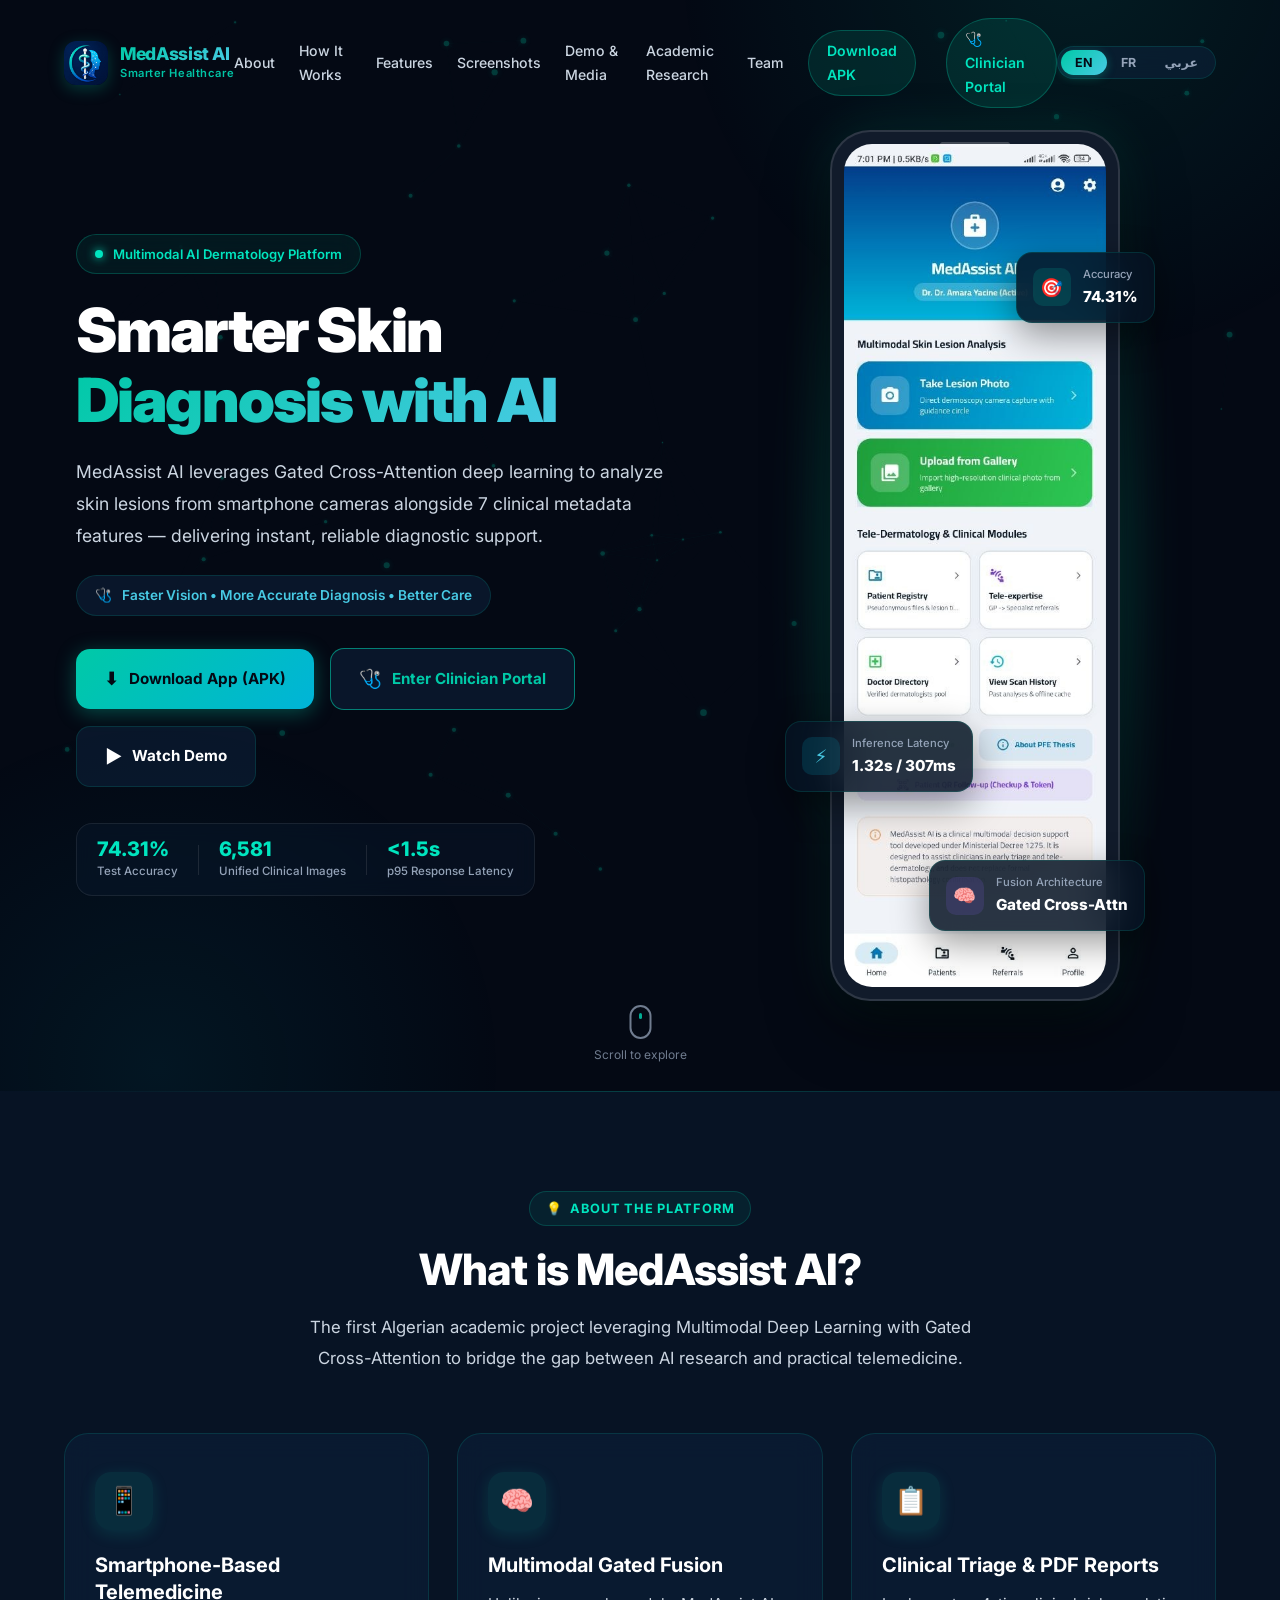
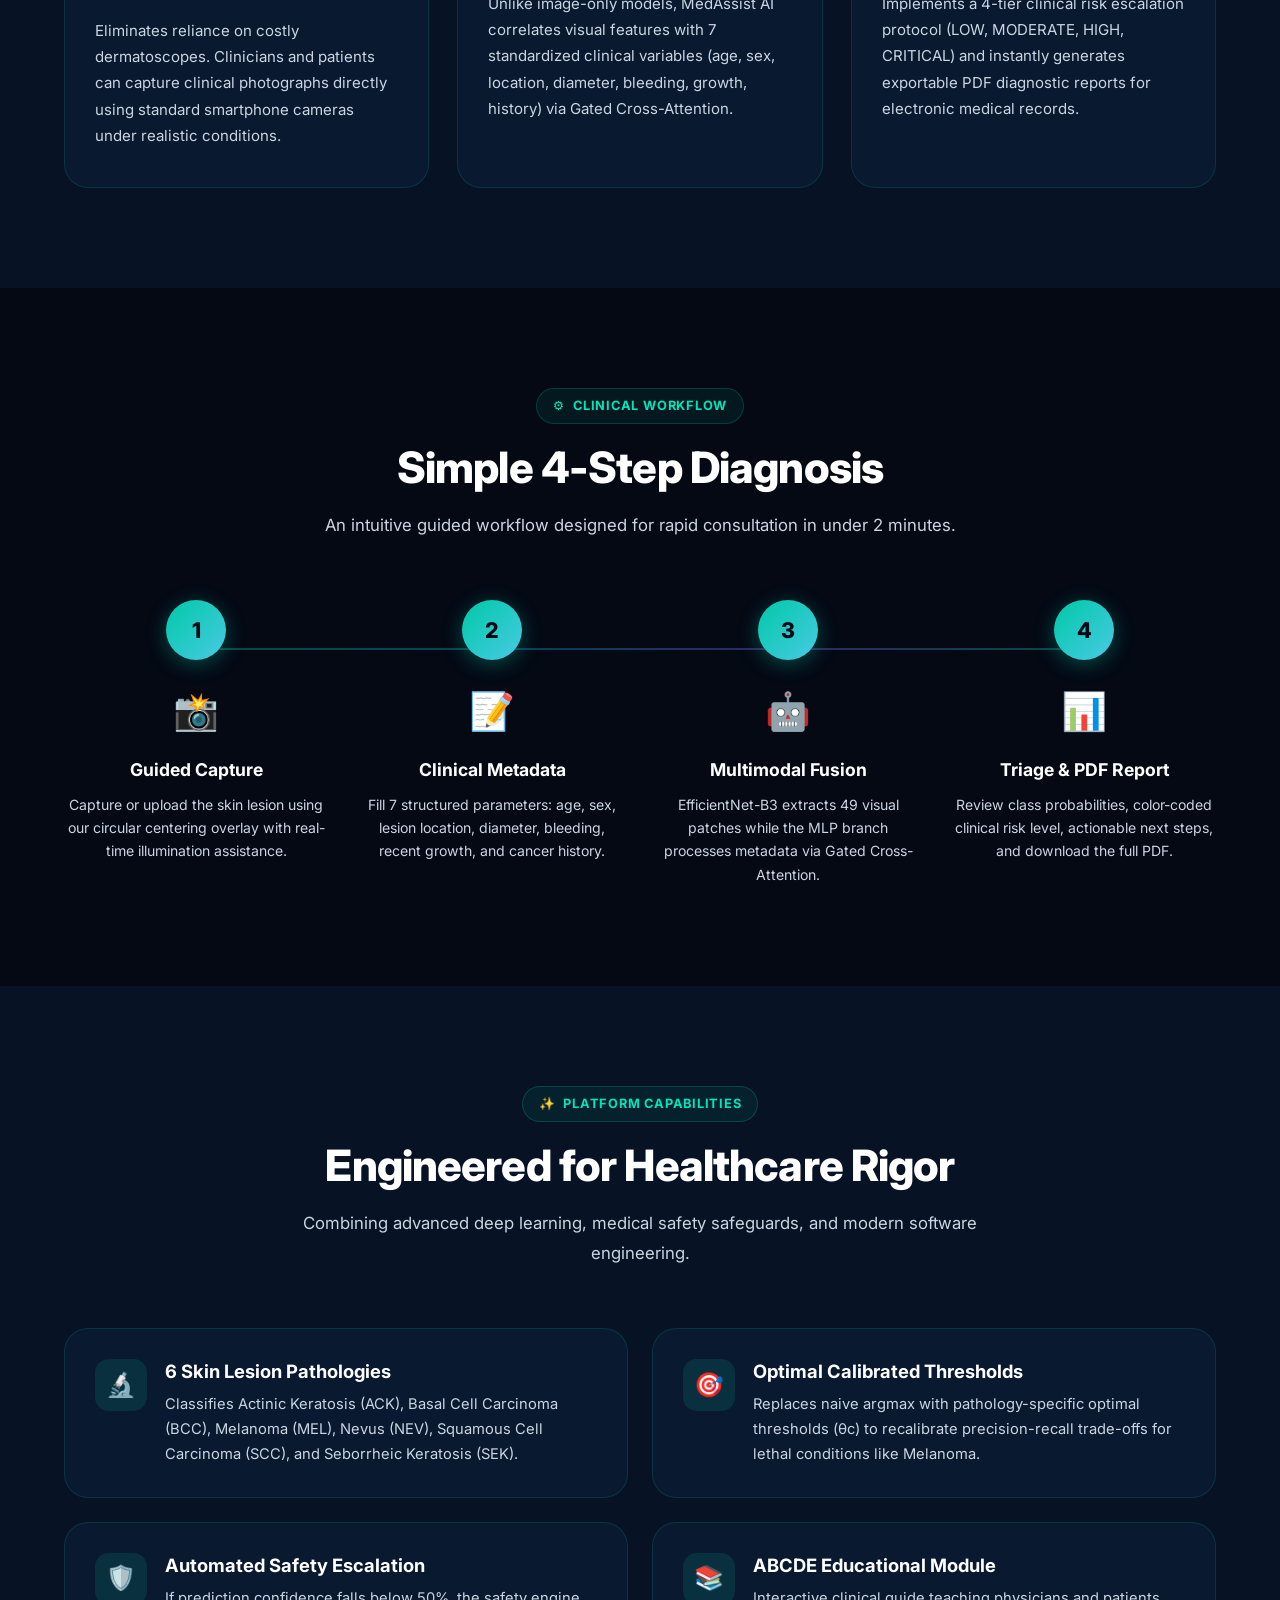
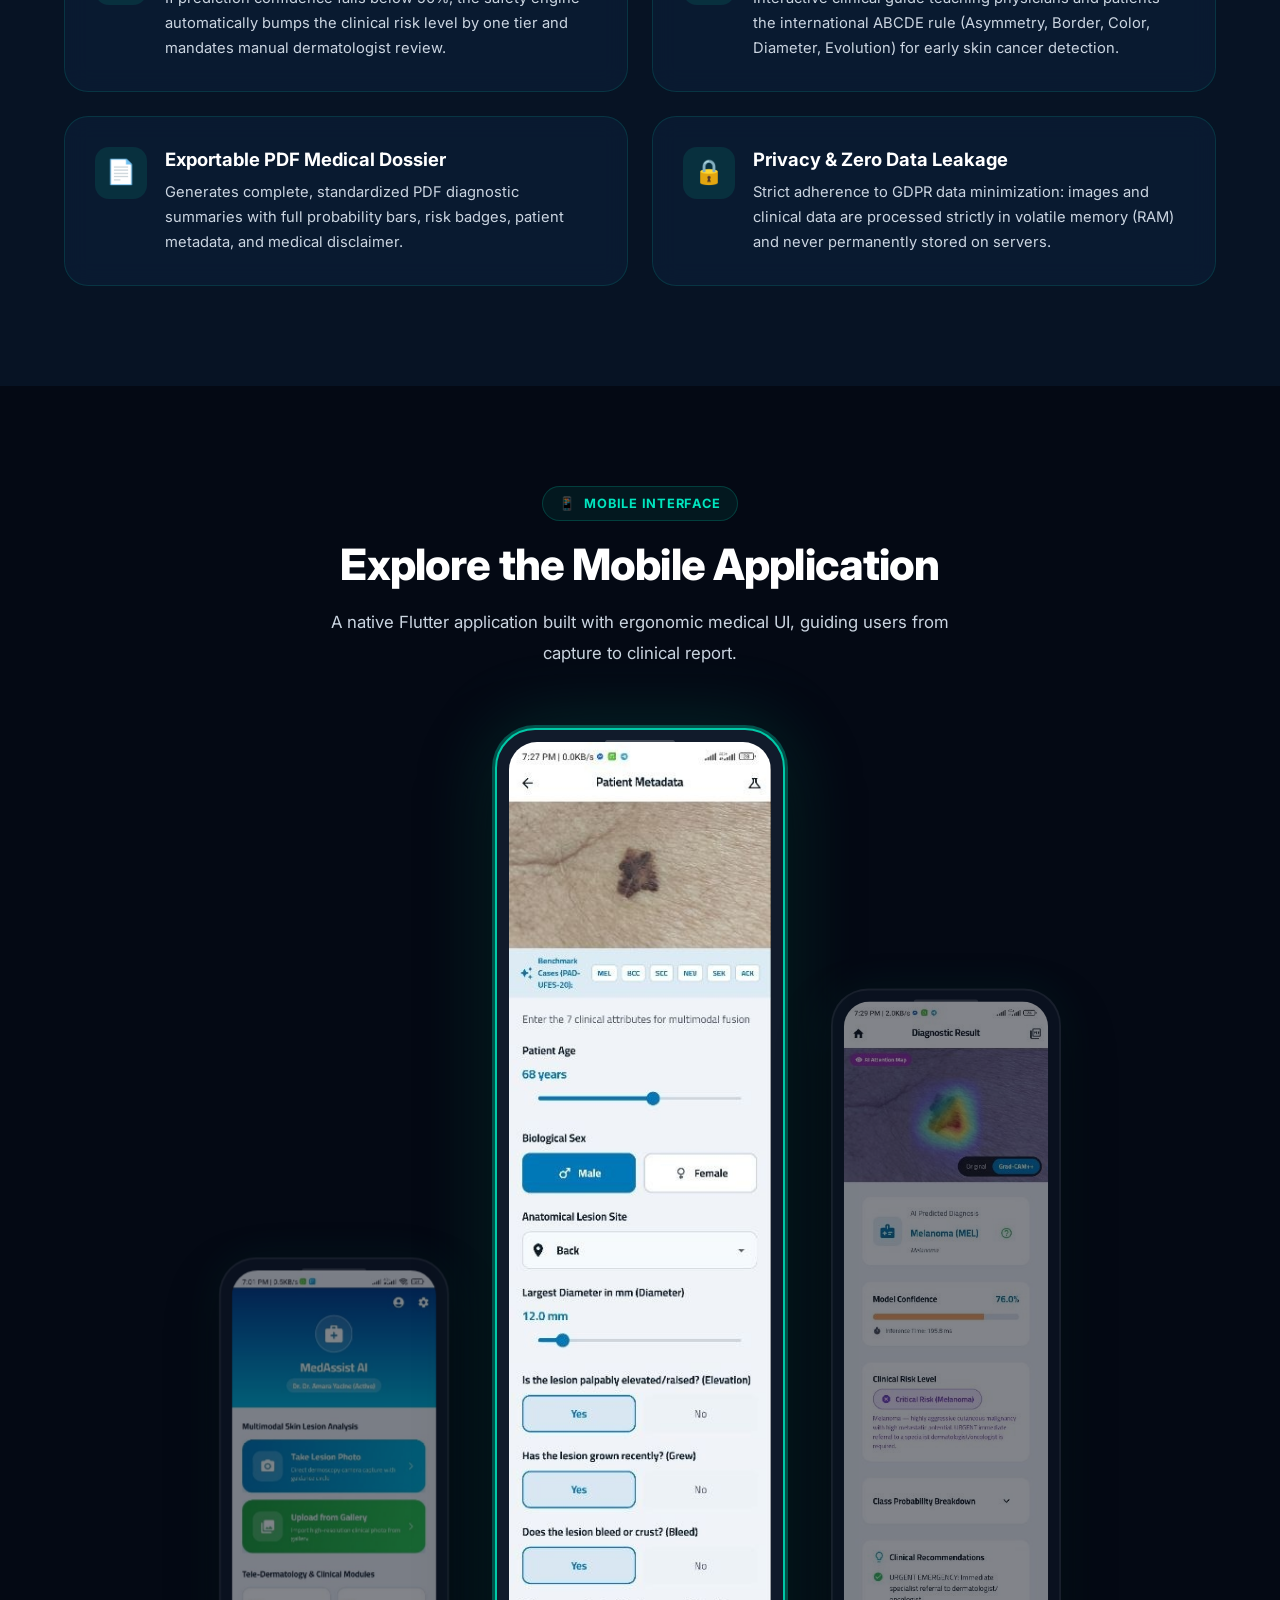
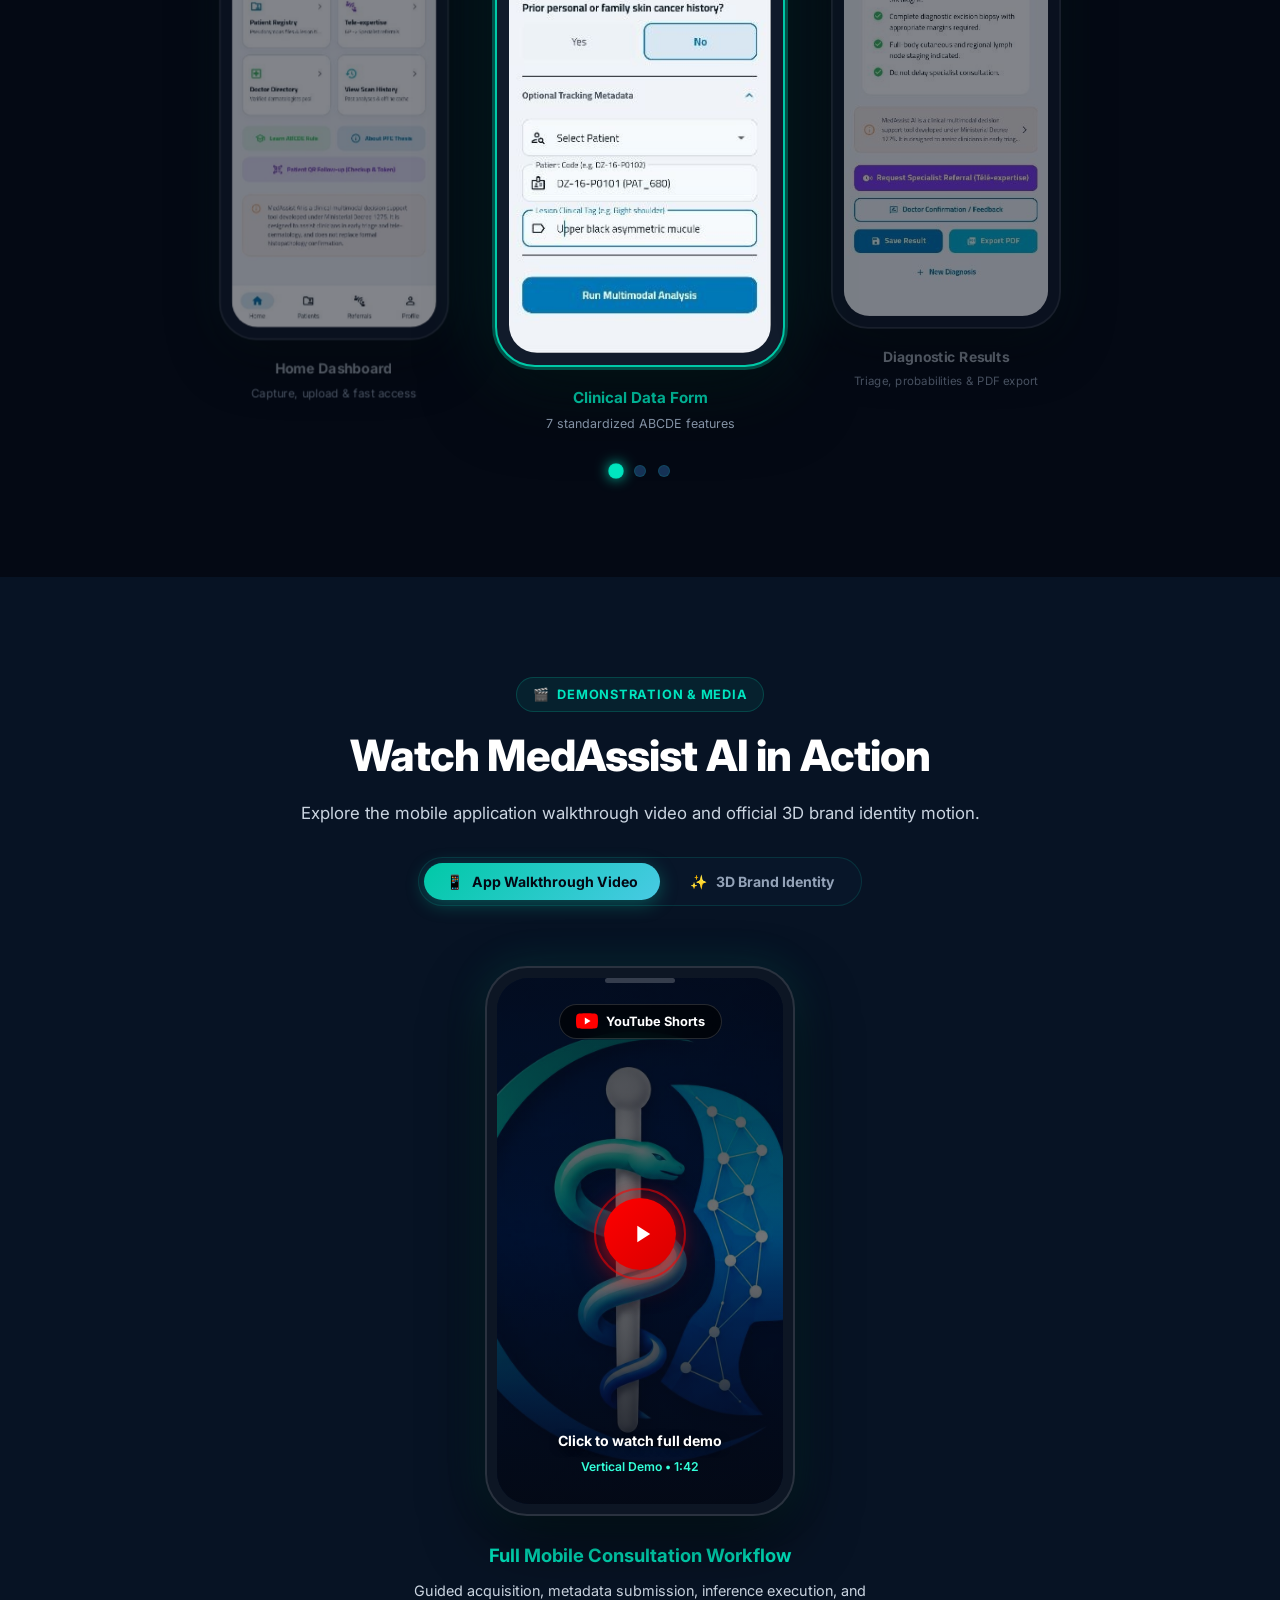
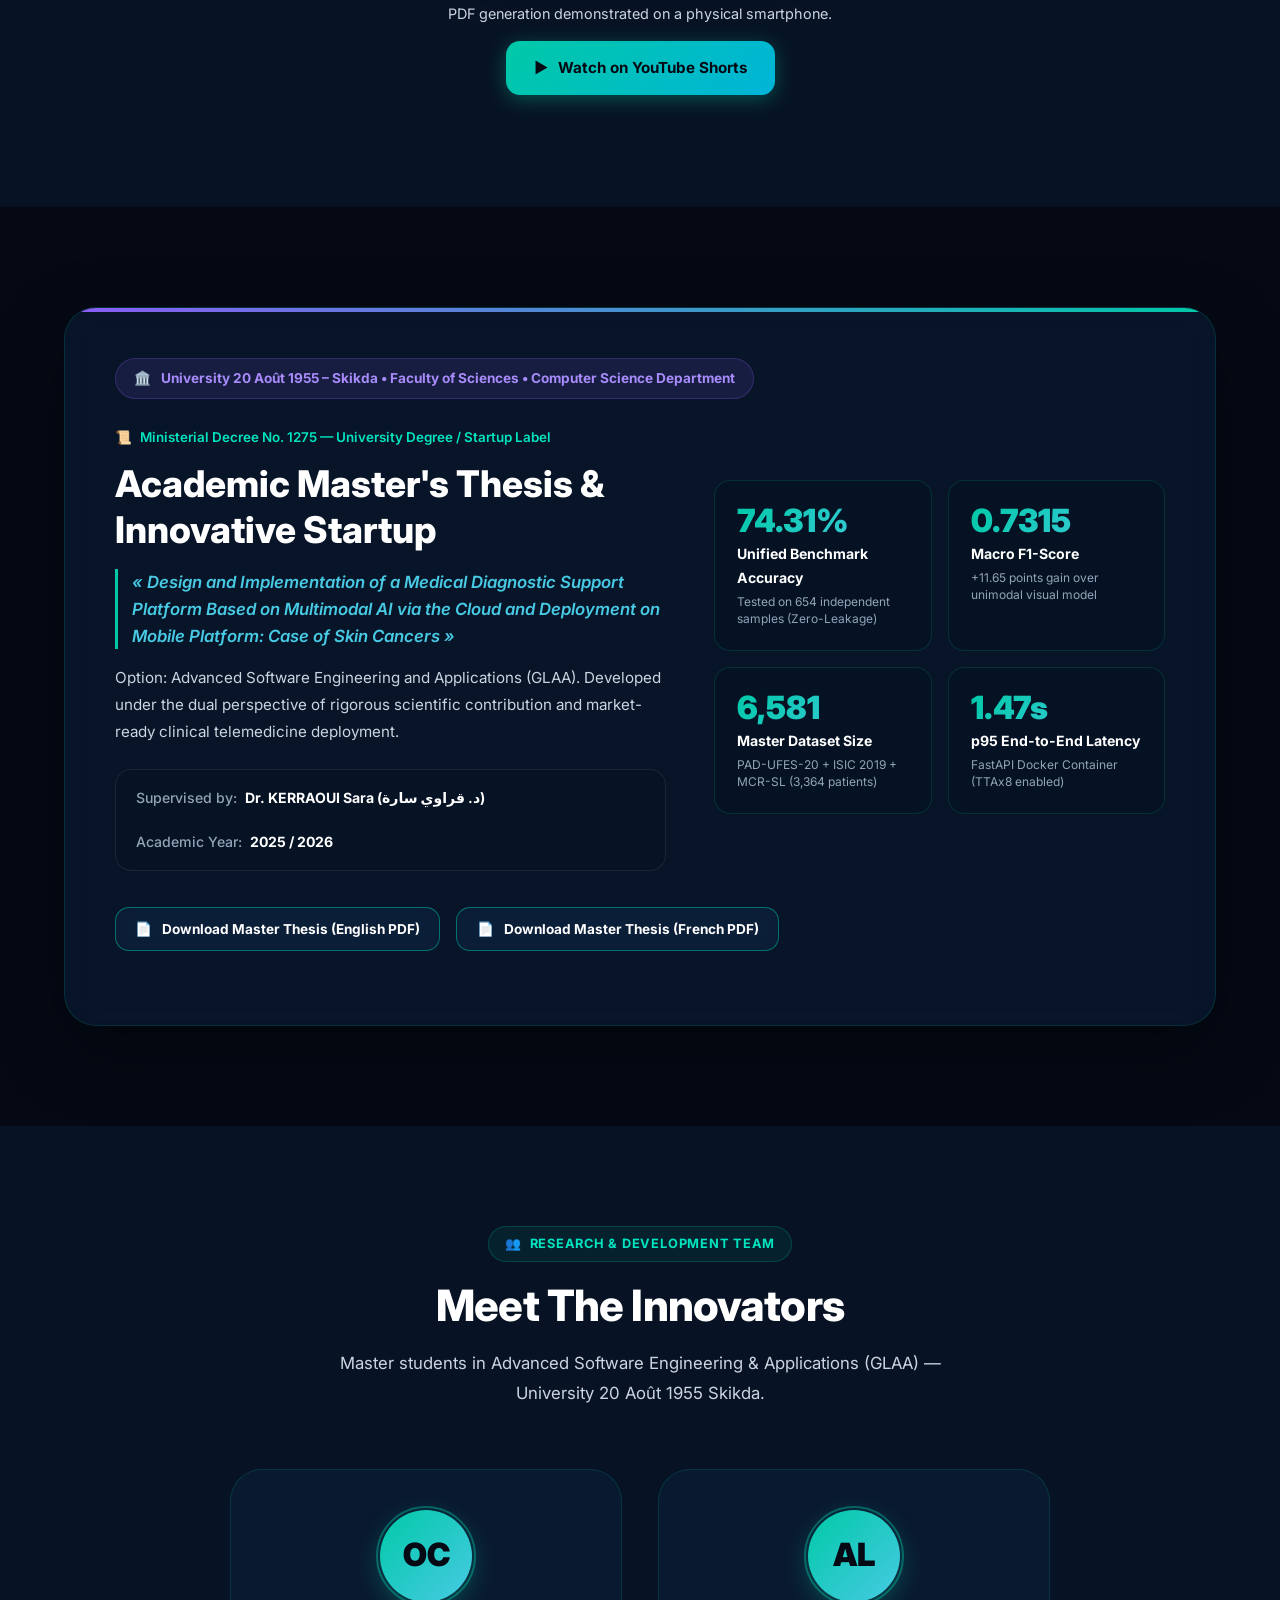
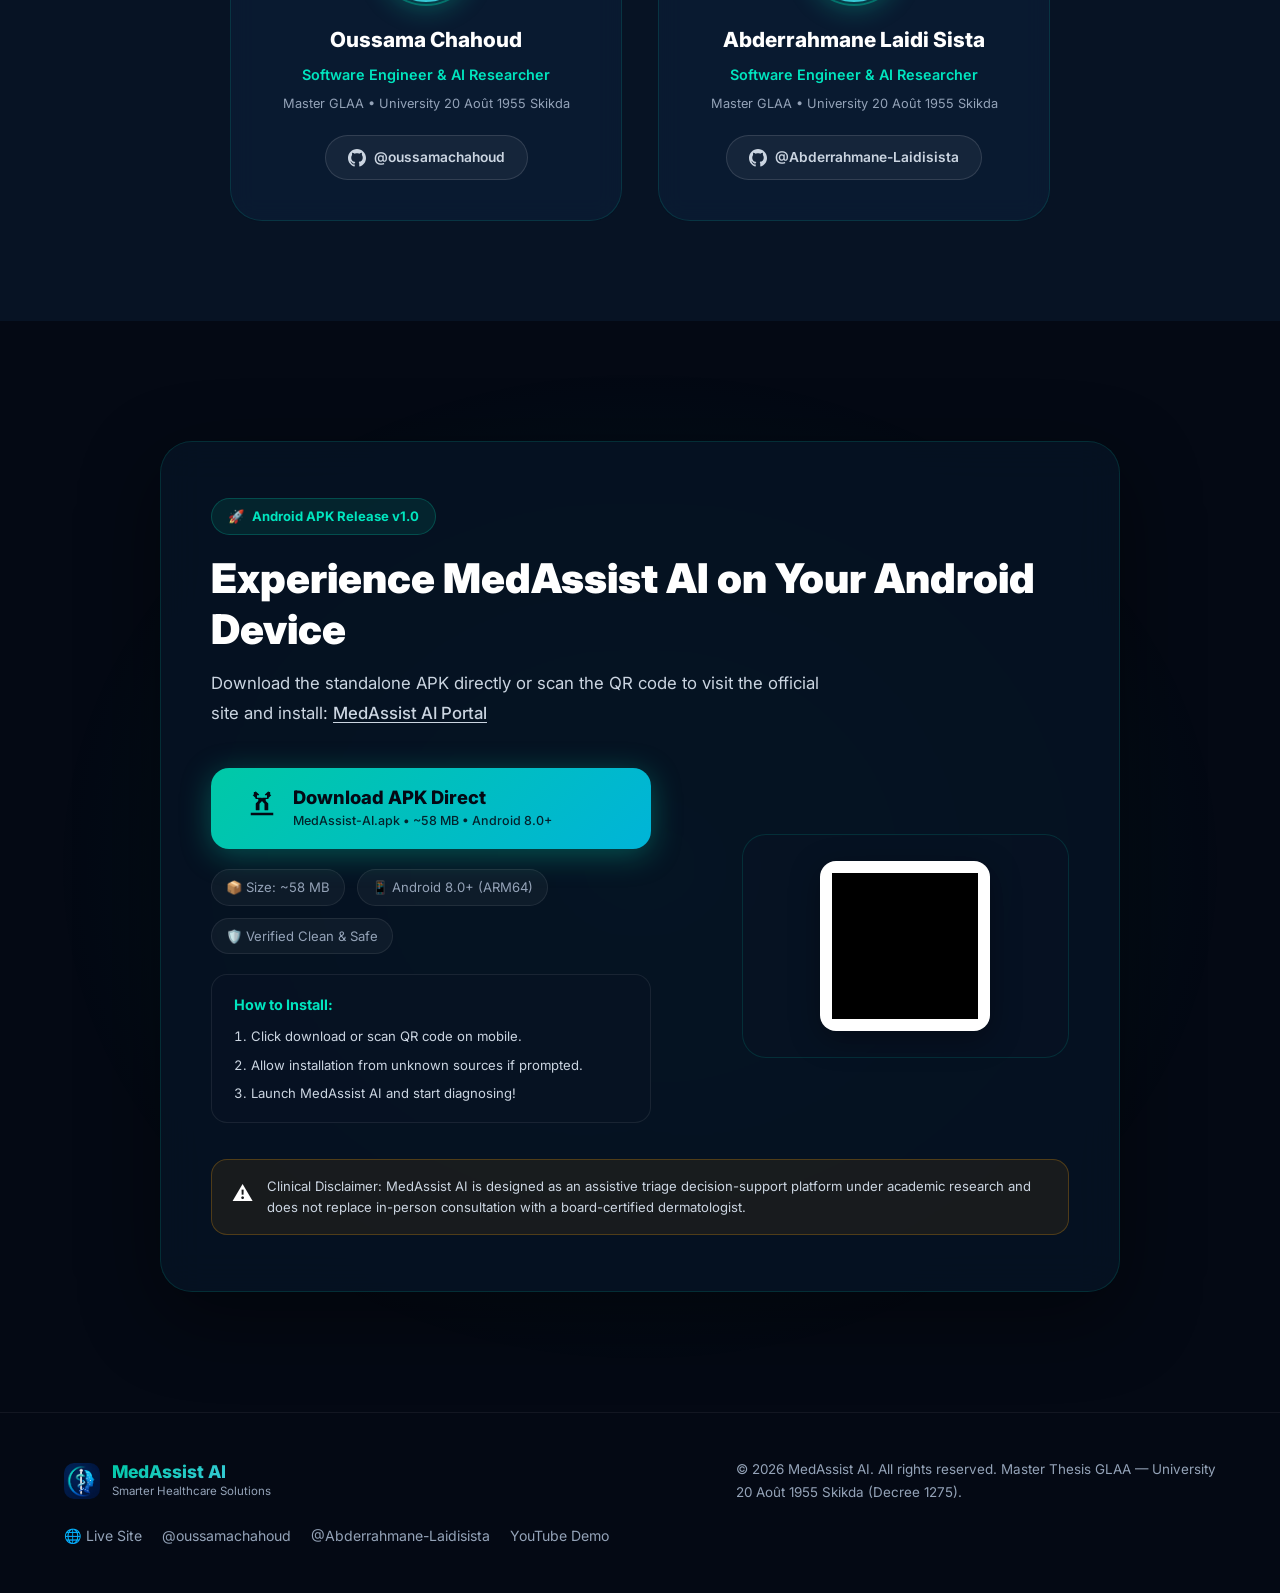
==== commit eaac297c: "fix(landing): update showcase screenshots to V2 and correct team Arabic name spelling to العيدي سيسط" ====
--- a/dashboard/landing.html
+++ b/dashboard/landing.html
@@ -1,4 +1,4 @@
-﻿<!DOCTYPE html>
+<!DOCTYPE html>
 <html lang="en" dir="ltr">
 <head>
   <meta charset="UTF-8" />
@@ -9,9 +9,9 @@
   <meta name="author" content="Oussama Chahoud, Abderrahmane Laidi Sista" />
   <meta property="og:title" content="MedAssist AI — Smarter Healthcare Solutions" />
   <meta property="og:description" content="AI-powered skin disease diagnosis from your smartphone camera. Faster vision, accurate diagnosis, better care." />
-  <meta property="og:image" content="/dashboard//dashboard/assets/images/brand-identity.jpg" />
+  <meta property="og:image" content="/dashboard/assets/images/brand-identity.jpg" />
   <meta property="og:type" content="website" />
-  <link rel="icon" type="image/jpeg" href="/dashboard//dashboard/assets/images/app-icon.jpg" />
+  <link rel="icon" type="image/jpeg" href="/dashboard/assets/images/app-icon.jpg" />
   <link rel="stylesheet" href="/dashboard/assets/css/landing.css" />
 </head>
 <body>
@@ -117,7 +117,7 @@
             <div class="phone-glow"></div>
             <div class="phone-frame">
               <div class="phone-speaker"></div>
-              <img src="/dashboard/assets/images/screenshot-home.jpg" alt="MedAssist AI Home Screen" />
+              <img src="/dashboard/assets/images/screenshot-home.jpg?v=2.4" alt="MedAssist AI Home Screen" />
             </div>
 
             <!-- Floating cards around phone -->
@@ -349,7 +349,7 @@
         <div class="screenshot-item" data-index="0">
           <div class="phone-frame">
             <div class="phone-speaker"></div>
-            <img src="/dashboard/assets/images/screenshot-home.jpg" alt="MedAssist AI Home Dashboard" />
+            <img src="/dashboard/assets/images/screenshot-home.jpg?v=2.4" alt="MedAssist AI Home Dashboard" />
           </div>
           <div class="screenshot-label">
             <span class="screen-title" data-en="Home Dashboard" data-ar="الشاشة الرئيسية">Home Dashboard</span>
@@ -360,7 +360,7 @@
         <div class="screenshot-item active" data-index="1">
           <div class="phone-frame">
             <div class="phone-speaker"></div>
-            <img src="/dashboard/assets/images/screenshot-clinical.jpg" alt="Clinical Form Input" />
+            <img src="/dashboard/assets/images/screenshot-clinical.jpg?v=2.4" alt="Clinical Form Input" />
           </div>
           <div class="screenshot-label">
             <span class="screen-title" data-en="Clinical Data Form" data-ar="استمارة البيانات السريرية">Clinical Data Form</span>
@@ -371,7 +371,7 @@
         <div class="screenshot-item" data-index="2">
           <div class="phone-frame">
             <div class="phone-speaker"></div>
-            <img src="/dashboard/assets/images/screenshot-results.jpg" alt="Diagnostic Results & Triage" />
+            <img src="/dashboard/assets/images/screenshot-results.jpg?v=2.4" alt="Diagnostic Results & Triage" />
           </div>
           <div class="screenshot-label">
             <span class="screen-title" data-en="Diagnostic Results" data-ar="نتائج التشخيص السريري">Diagnostic Results</span>
@@ -586,7 +586,7 @@
         <!-- Developer 2: Abderrahmane Laidisista -->
         <div class="team-card reveal reveal-delay-2">
           <div class="team-avatar">AL</div>
-          <h3 class="team-name" data-en="Abderrahmane Laidi Sista" data-ar="عبد الرحمان العايدي سيستا">Abderrahmane Laidi Sista</h3>
+          <h3 class="team-name" data-en="Abderrahmane Laidi Sista" data-ar="عبد الرحمان العيدي سيسطة">Abderrahmane Laidi Sista</h3>
           <p class="team-role" data-en="Software Engineer & AI Researcher" data-ar="مهندس برمجيات وباحث ذكاء اصطناعي">Software Engineer & AI Researcher</p>
           <p class="team-subtext" data-en="Master GLAA • University 20 Août 1955 Skikda" data-ar="ماستر GLAA • جامعة 20 أوت 1955 سكيكدة">Master GLAA • University 20 Août 1955 Skikda</p>
           <a href="https://github.com/Abderrahmane-Laidisista" target="_blank" class="team-github" rel="noopener noreferrer">
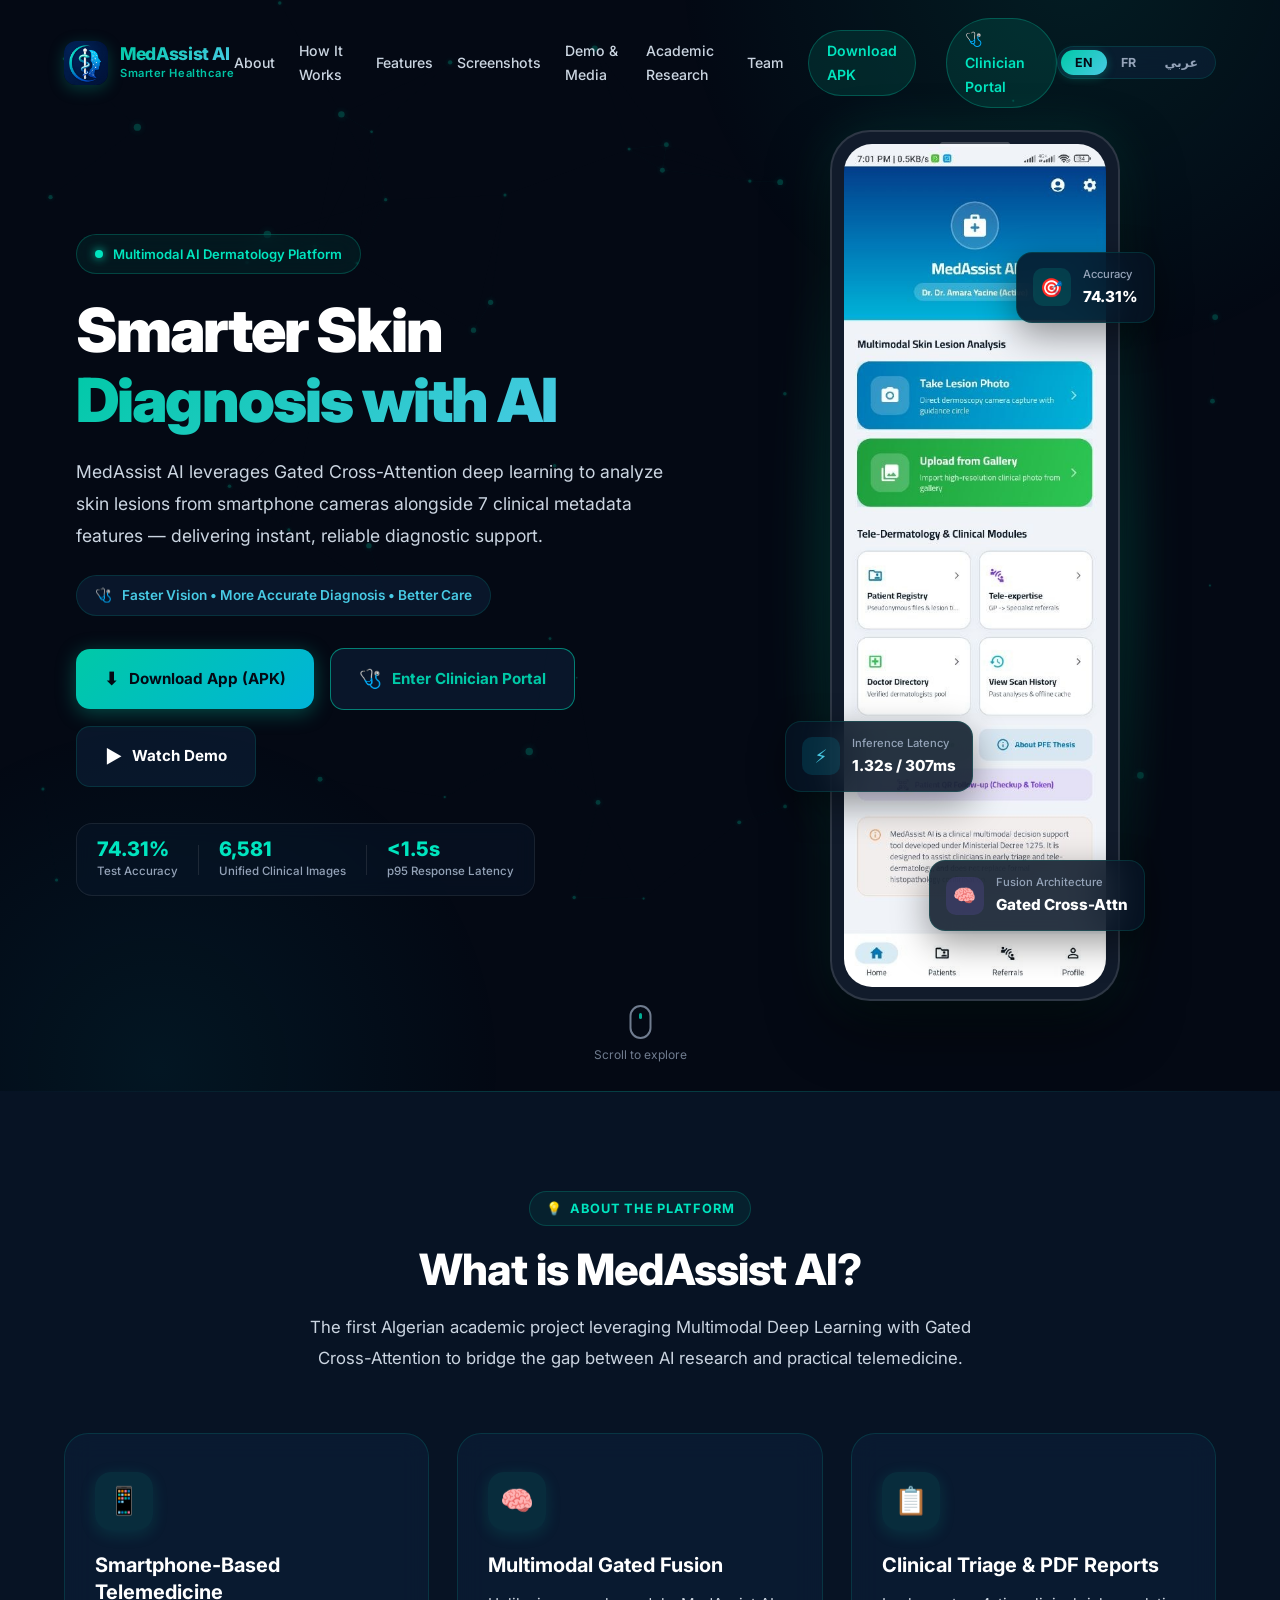
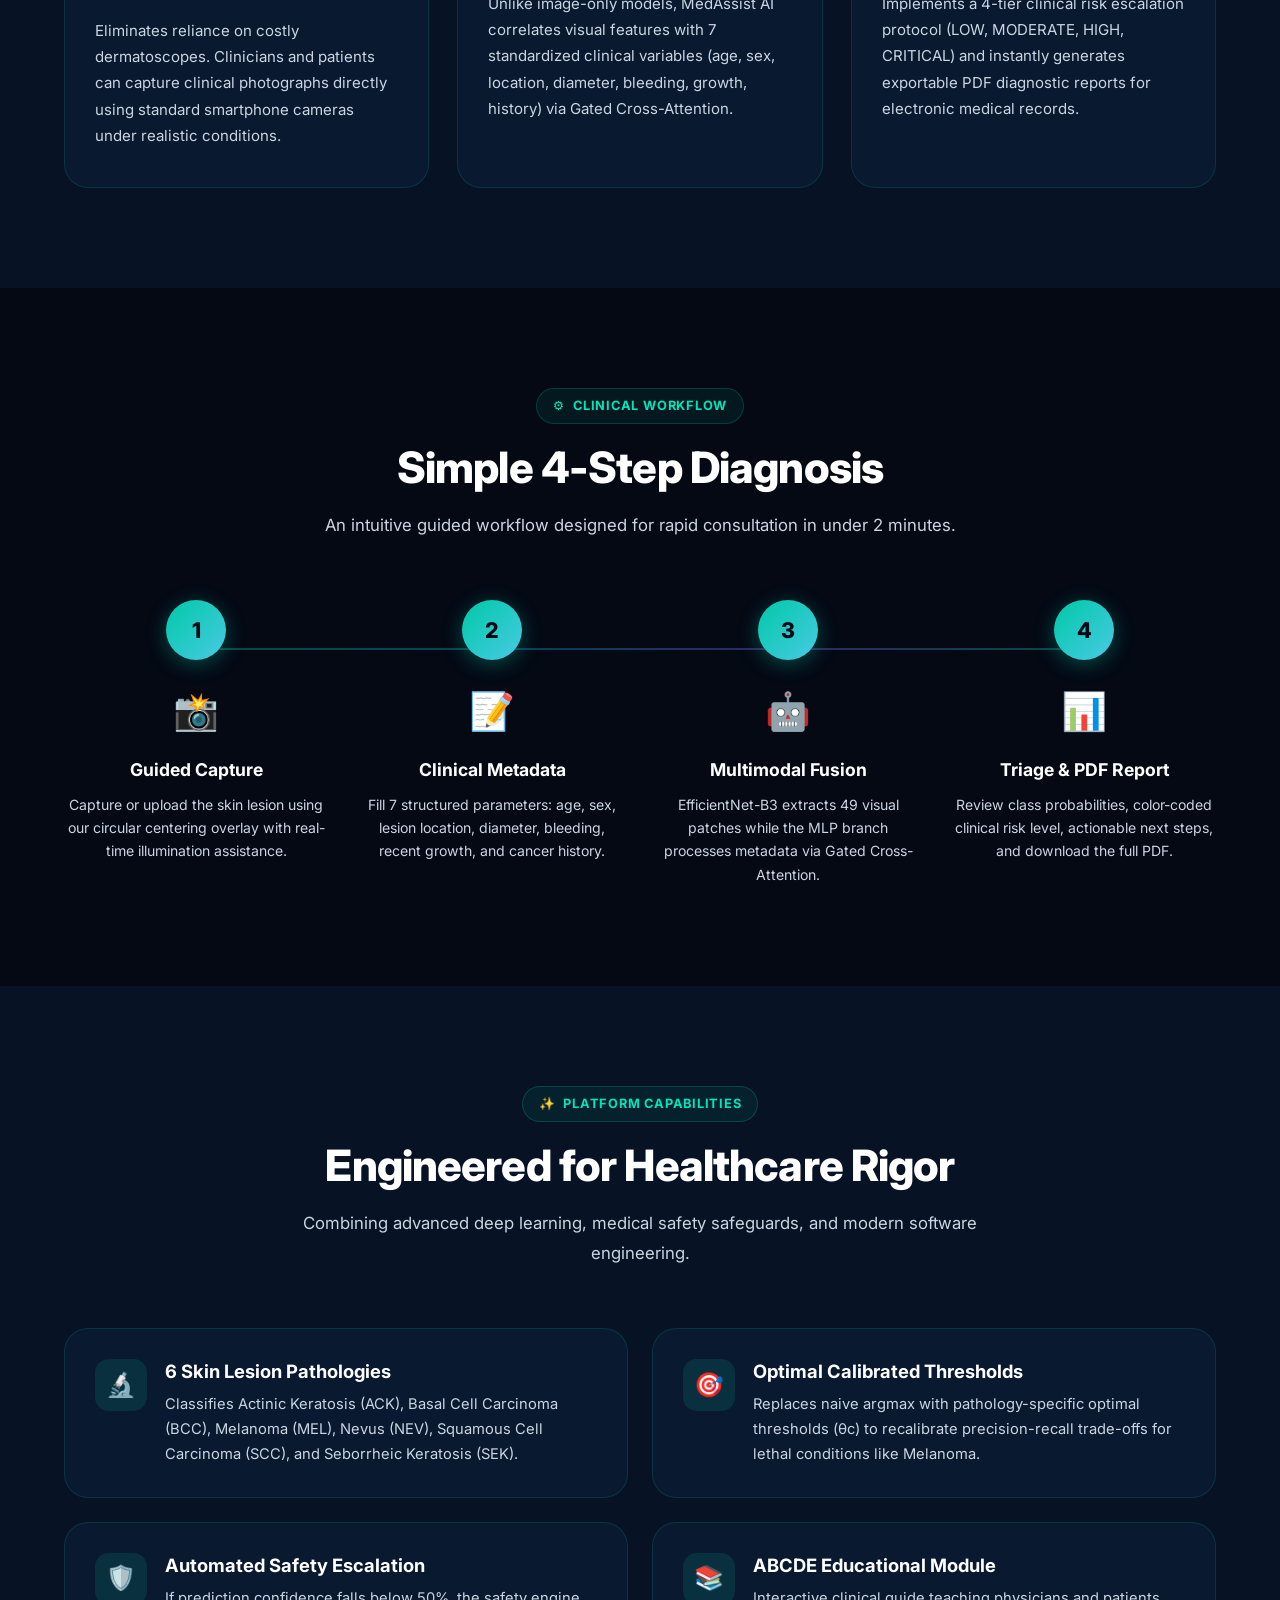
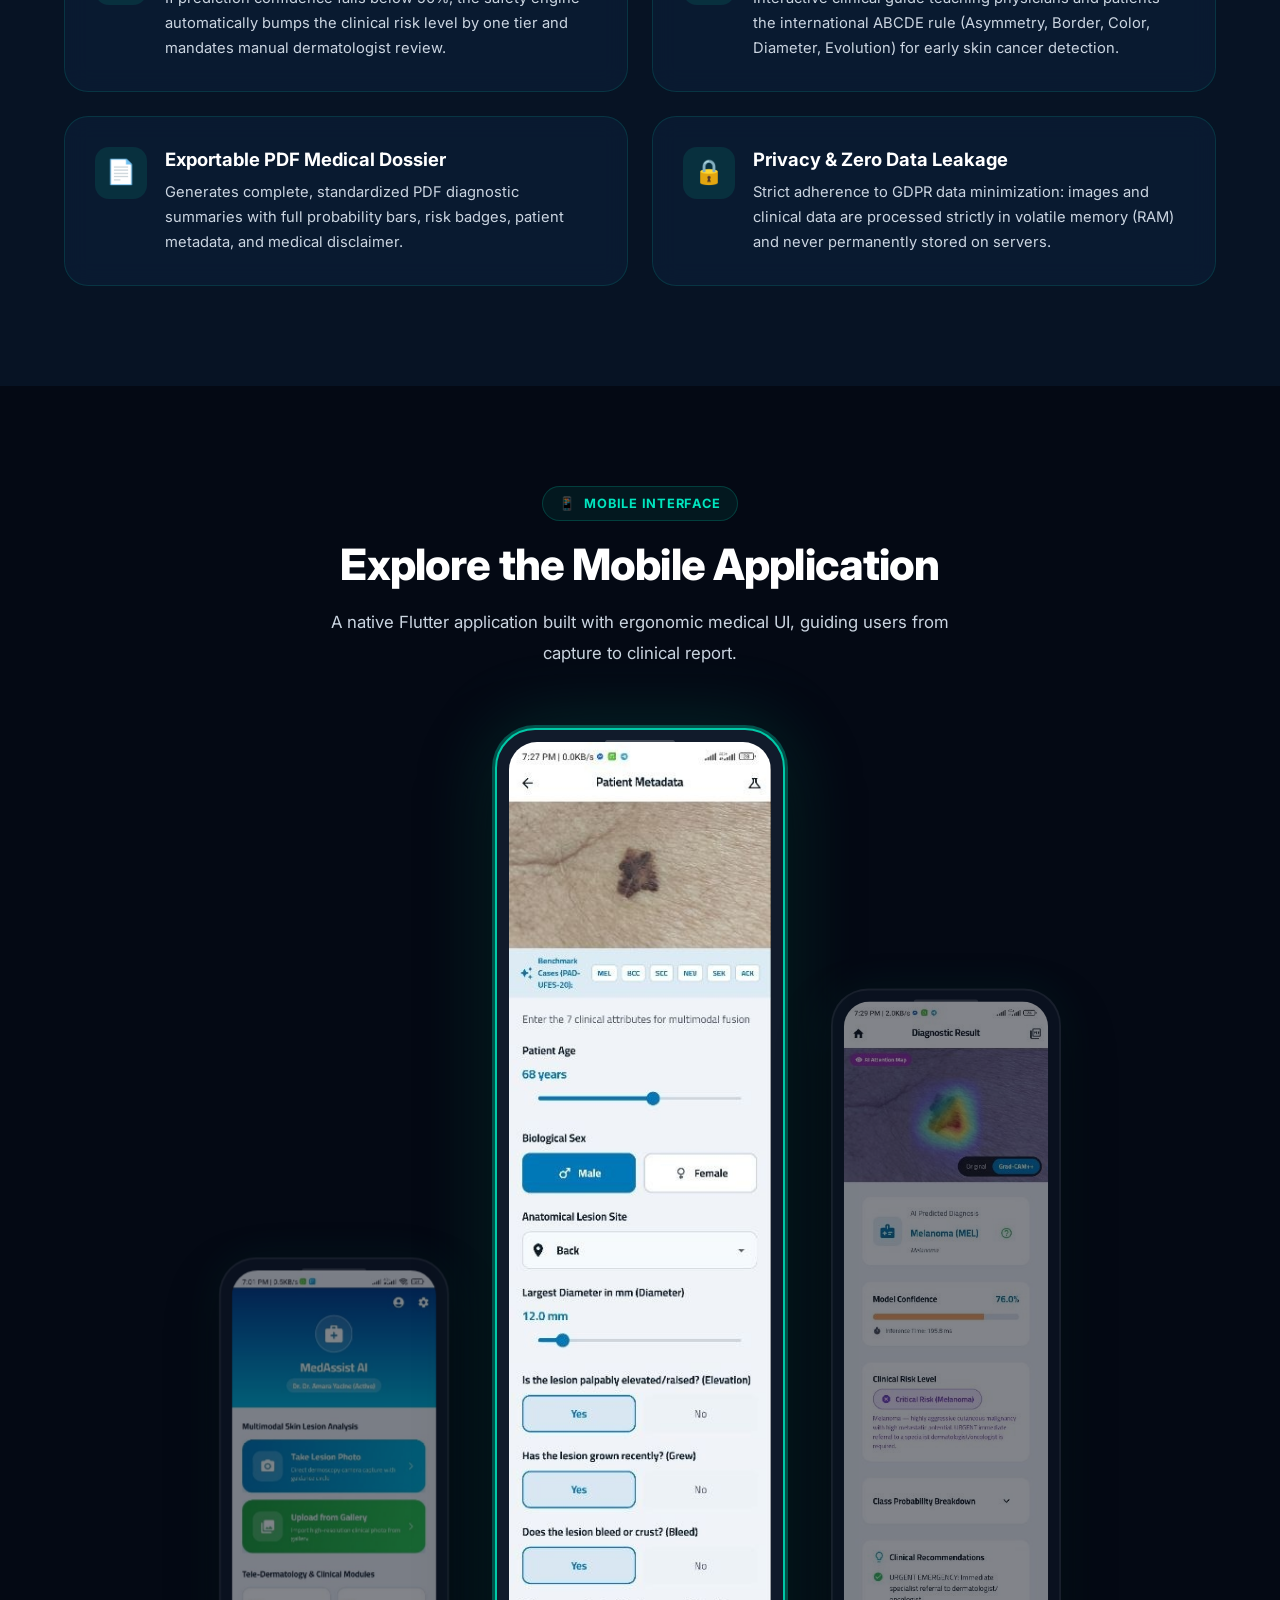
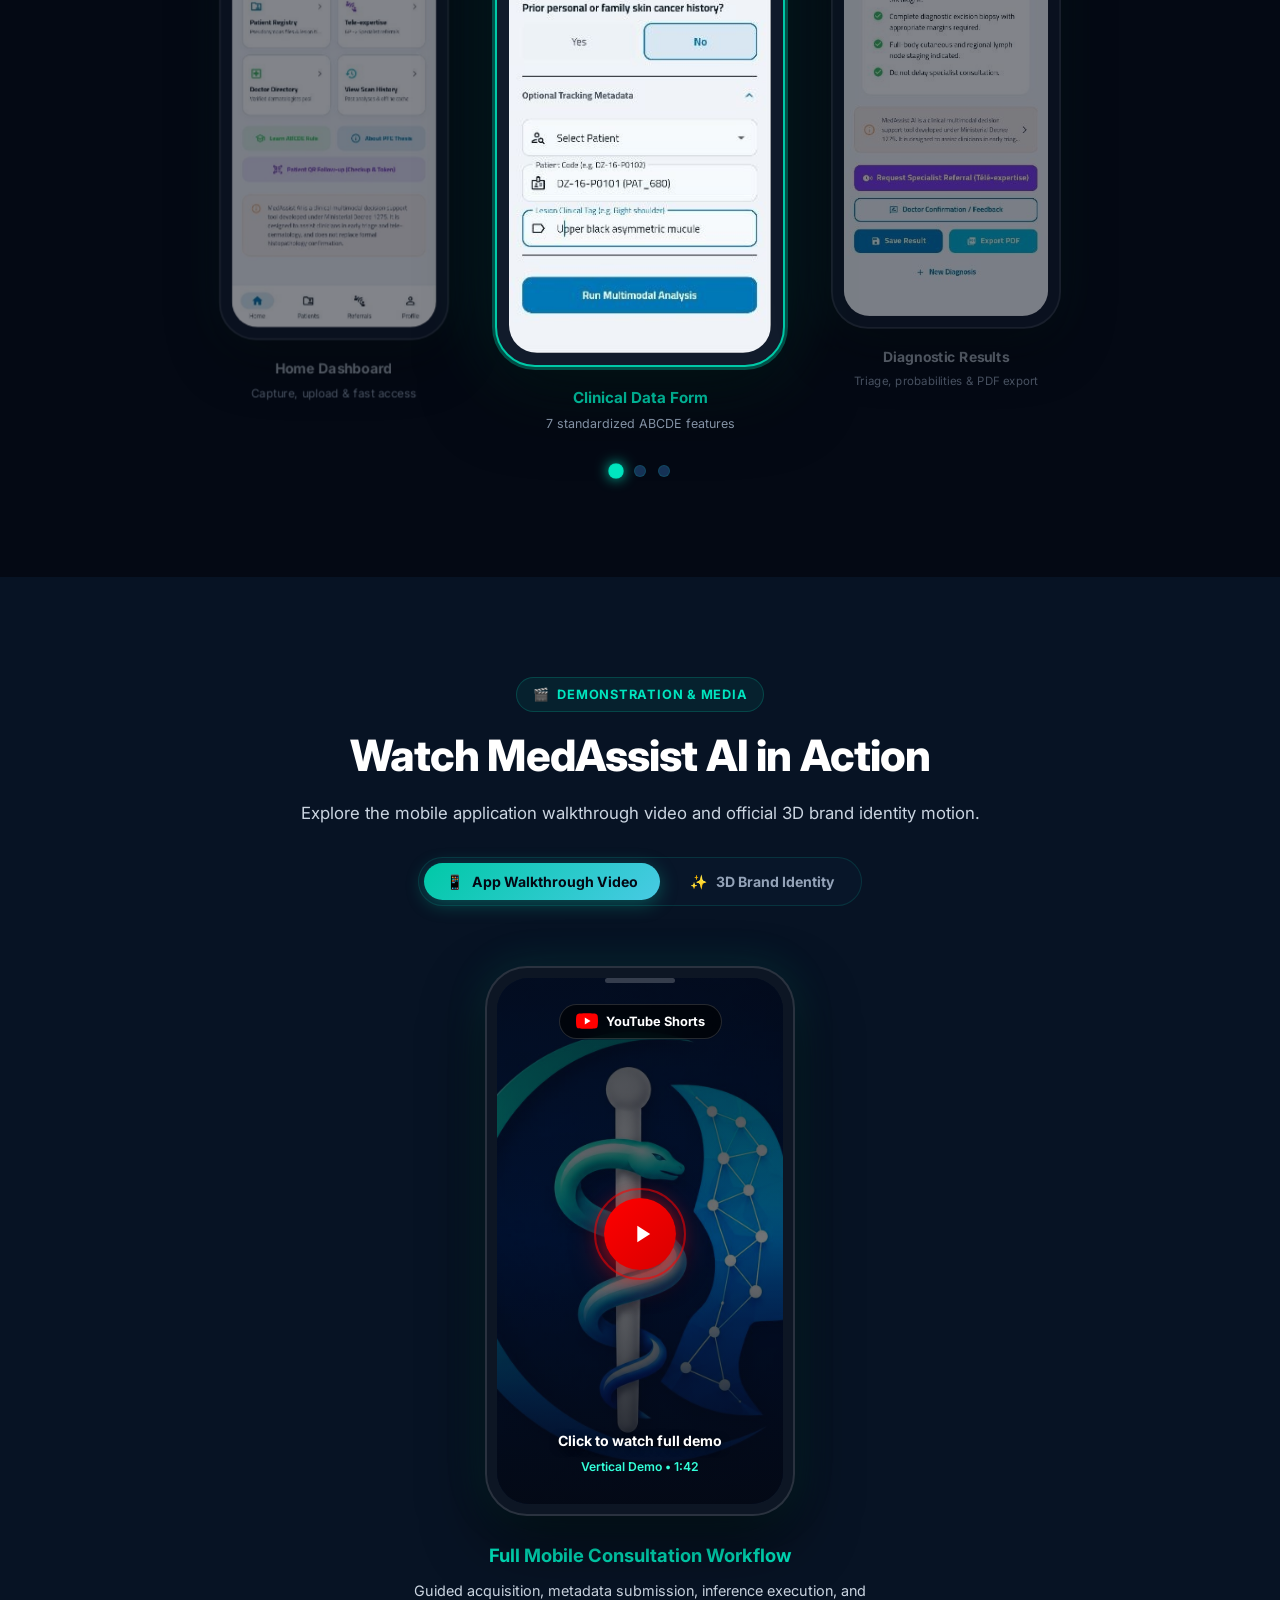
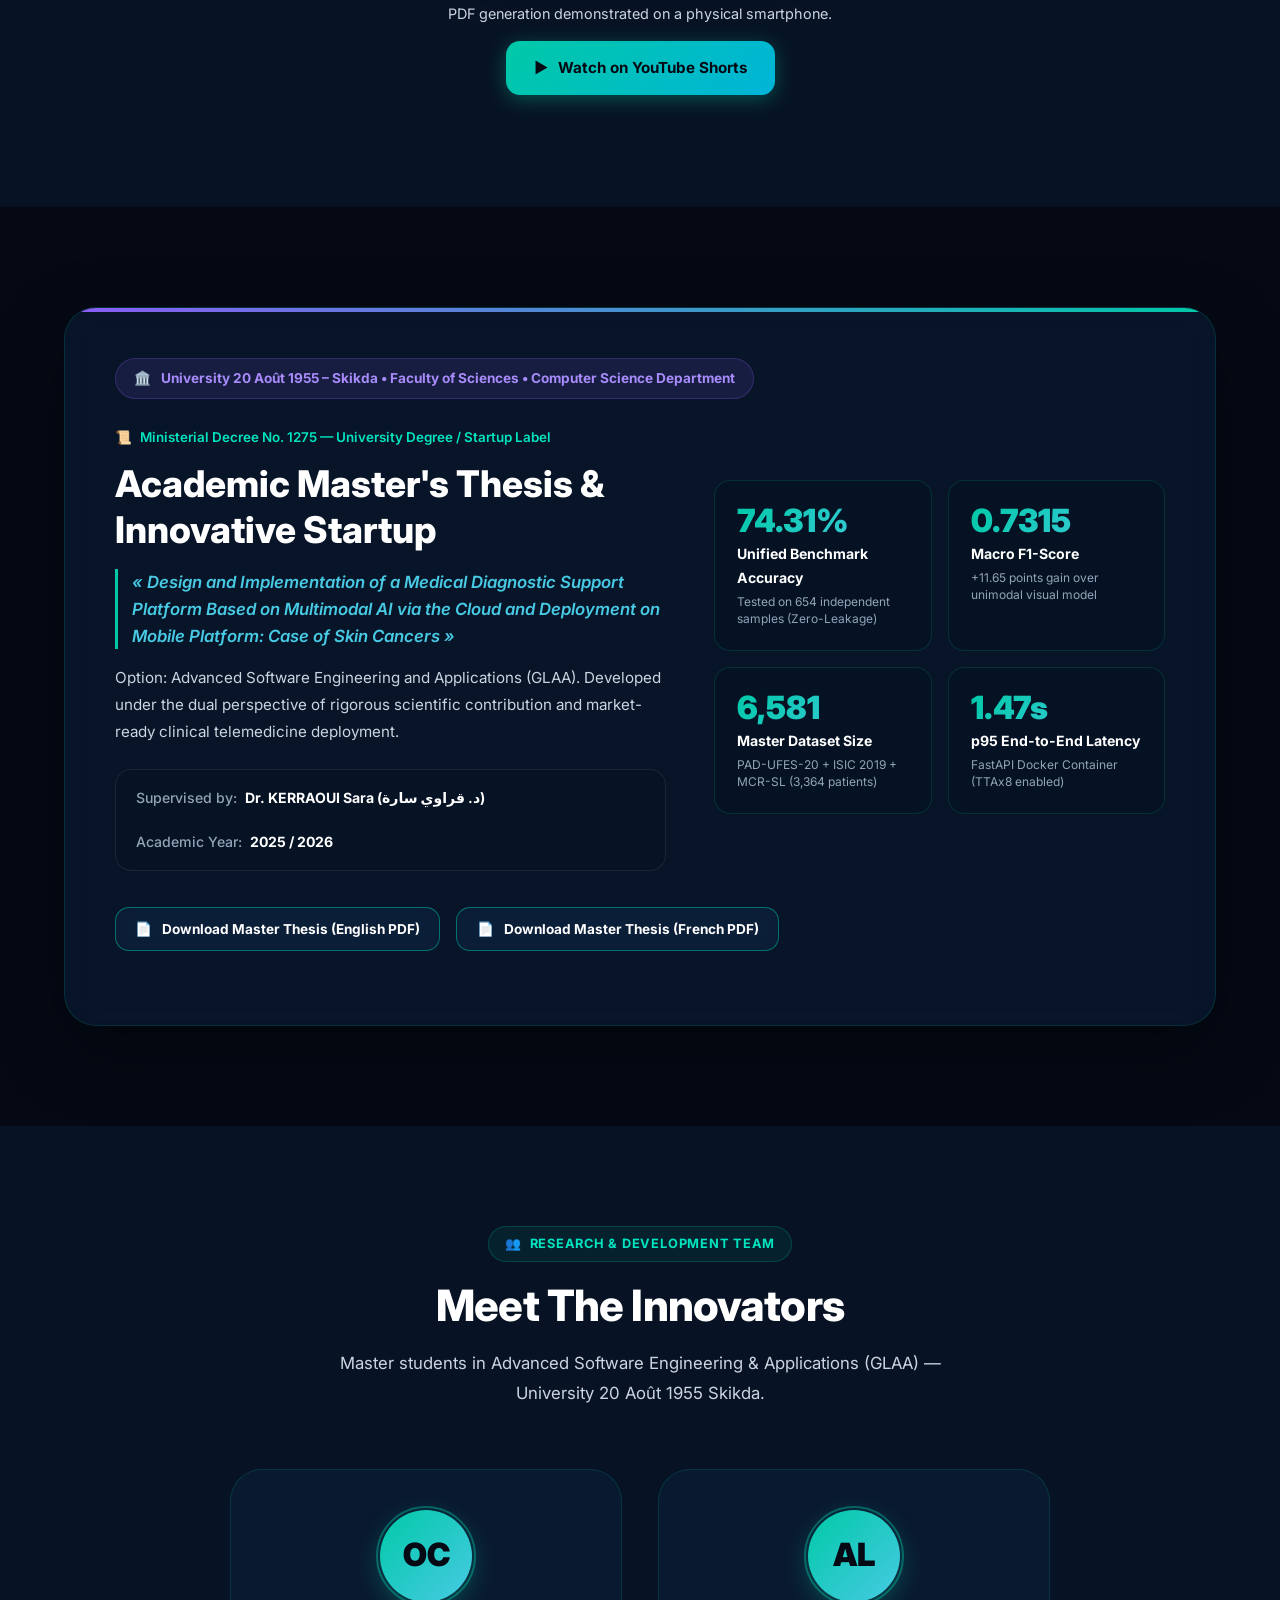
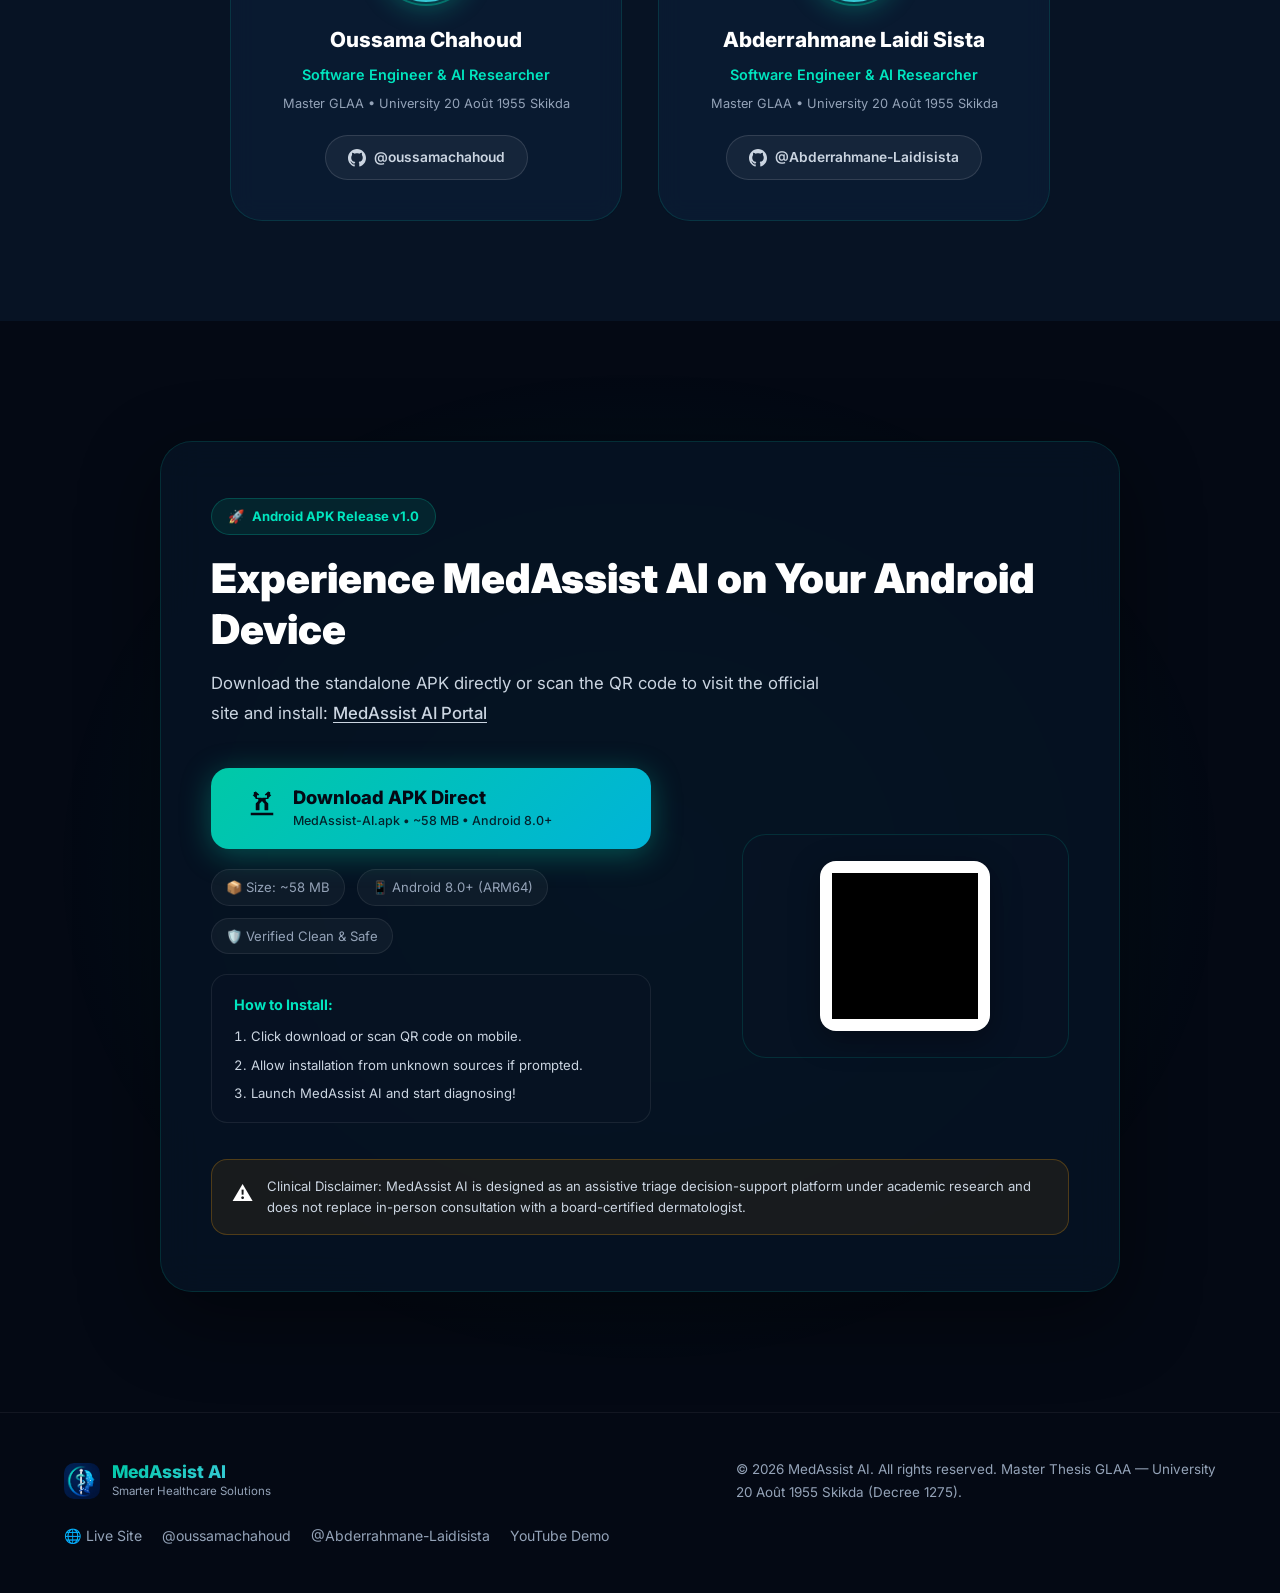
==== commit f32b19b8: "feat(landing): dynamically update APK size via JavaScript from platform-resources API" ====
--- a/dashboard/landing.html
+++ b/dashboard/landing.html
@@ -689,8 +689,8 @@
     </div>
   </footer>
 
-    <script src="/dashboard/assets/js/api.js?v=2.2"></script>
-  <script src="/dashboard/assets/js/landing.js?v=2.2"></script>
+    <script src="/dashboard/assets/js/api.js?v=2.5"></script>
+  <script src="/dashboard/assets/js/landing.js?v=2.5"></script>
   <script>
     // Sync dynamic platform resources configured by admin
     fetch('/api/v1/public/platform-resources')
@@ -702,6 +702,29 @@
         }
         if (res.video_walkthrough_url) {
           document.querySelectorAll('a[href*="youtube.com"]').forEach(el => el.href = res.video_walkthrough_url);
+        }
+        if (res.apk_file_size) {
+          const sizeStr = res.apk_file_size.trim();
+          const numOnly = sizeStr.replace(/[^0-9.]/g, '');
+          const enPill = `Size: ~${sizeStr}`;
+          const arPill = `الحجم: ~${numOnly ? numOnly + ' ميغابايت' : sizeStr}`;
+          const enSub = `MedAssist-AI.apk • ~${sizeStr} • Android 8.0+`;
+          const arSub = `MedAssist-AI.apk • ~${numOnly ? numOnly + ' ميغا' : sizeStr} • أندرويد 8.0+`;
+
+          const currentLang = document.documentElement.getAttribute('lang') || 
+                              (document.documentElement.getAttribute('dir') === 'rtl' ? 'ar' : 'en');
+
+          document.querySelectorAll('.meta-pill span[data-en*="Size:"]').forEach(el => {
+            el.setAttribute('data-en', enPill);
+            el.setAttribute('data-ar', arPill);
+            el.textContent = currentLang === 'ar' ? arPill : enPill;
+          });
+
+          document.querySelectorAll('.download-btn .sub-txt').forEach(el => {
+            el.setAttribute('data-en', enSub);
+            el.setAttribute('data-ar', arSub);
+            el.textContent = currentLang === 'ar' ? arSub : enSub;
+          });
         }
       })
       .catch(() => {});
